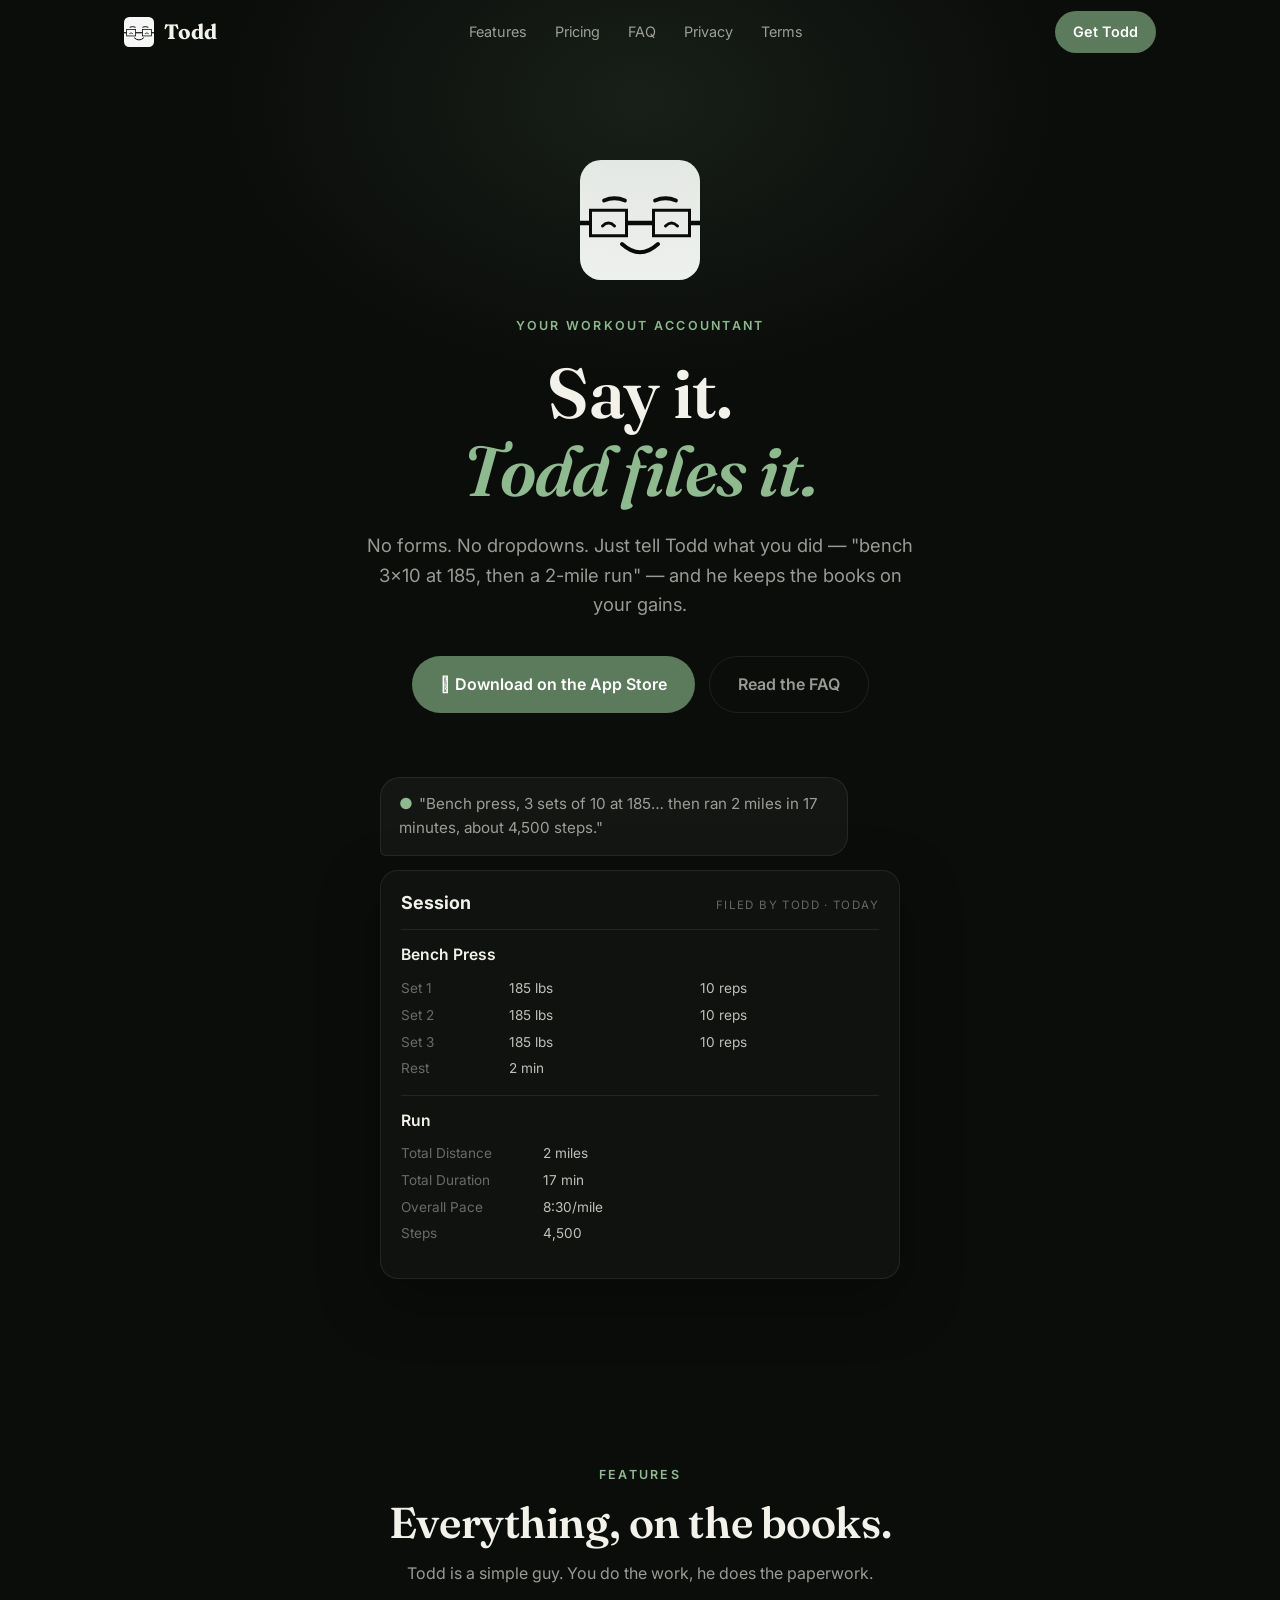
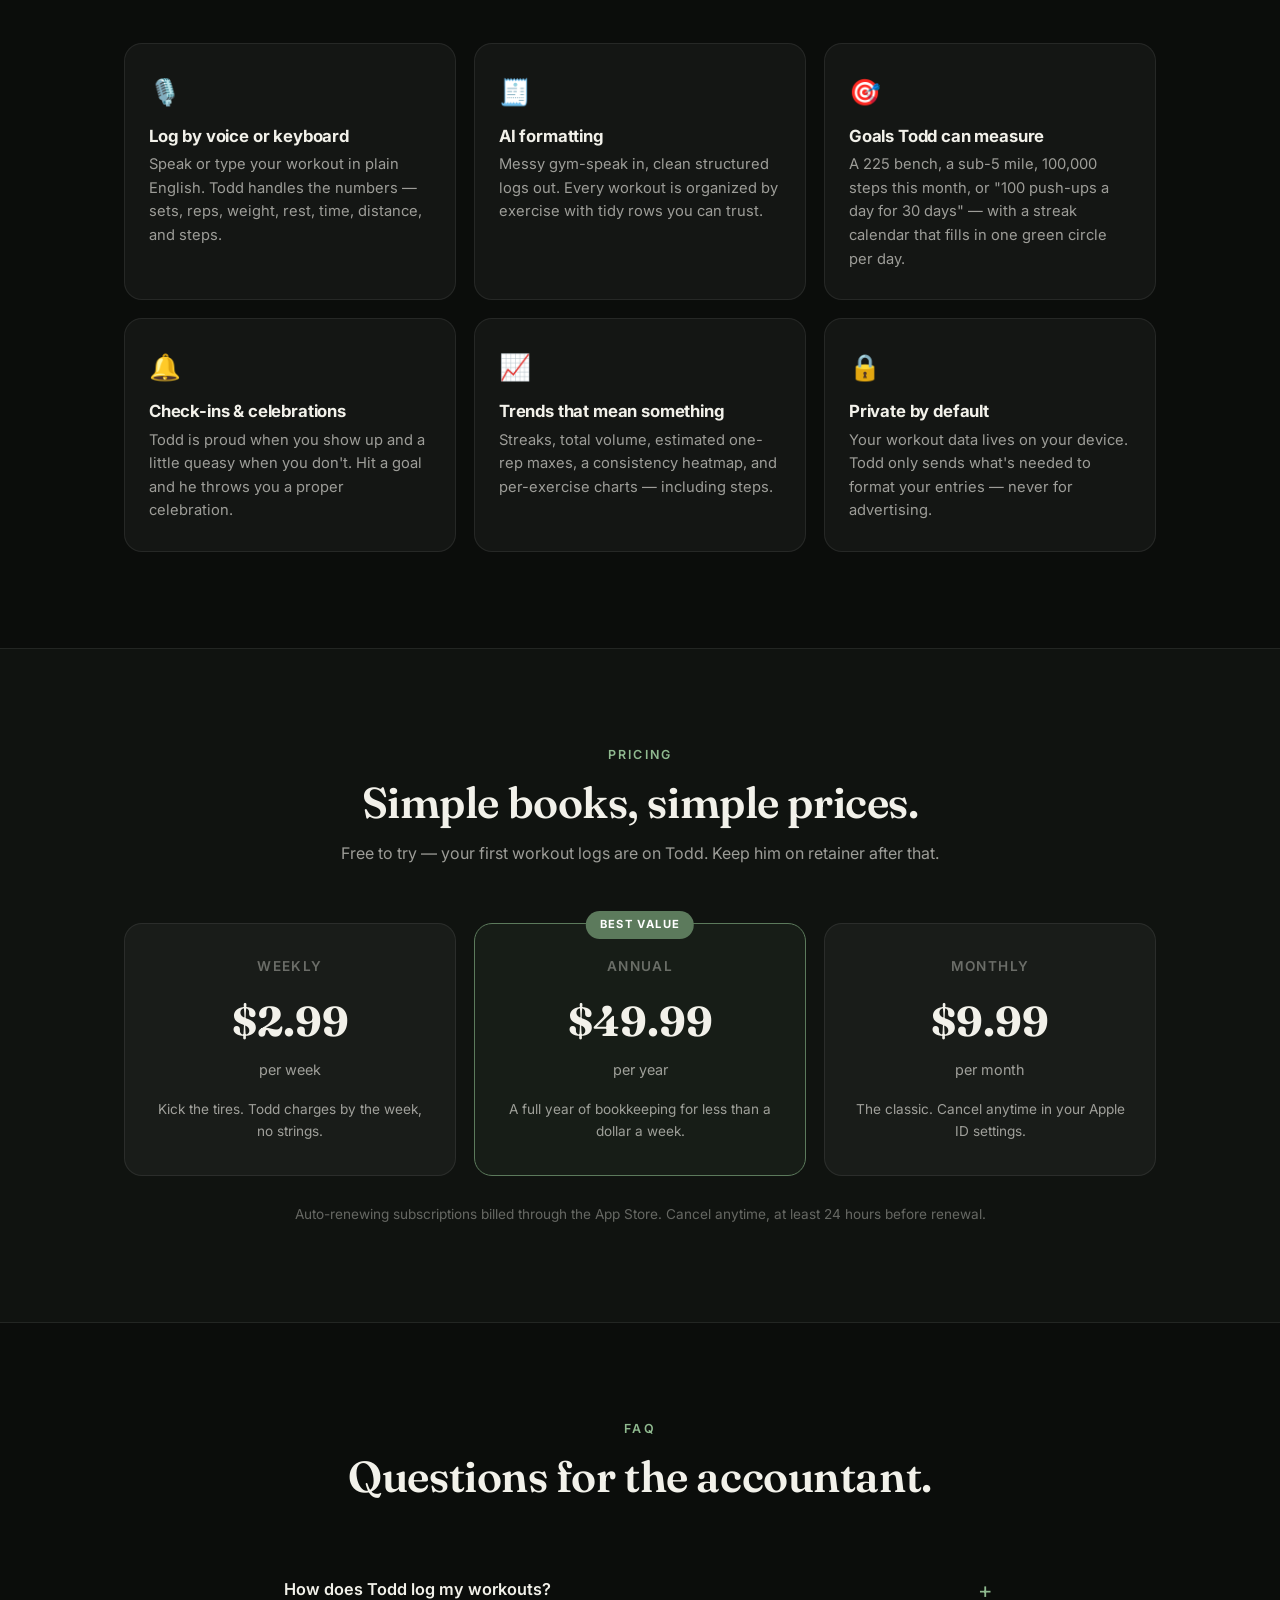
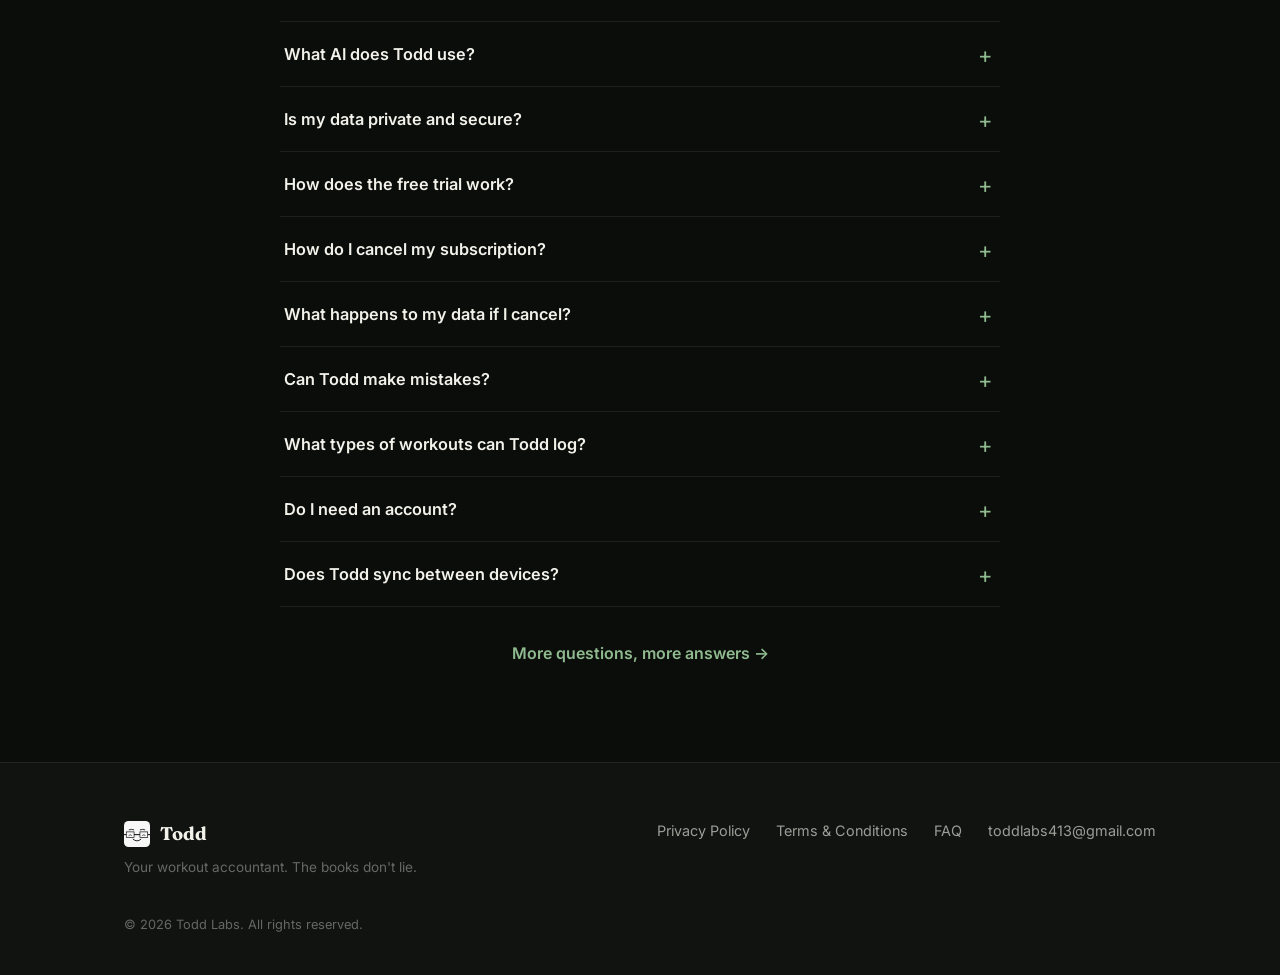
==== index.html @ 9e862364 "Todd marketing site — landing, FAQ, privacy, terms Co-Authored-By: Claude Opus 4.8 <noreply@anthropi" ====
<!DOCTYPE html>
<html lang="en">
<head>
<meta charset="UTF-8">
<meta name="viewport" content="width=device-width, initial-scale=1.0">
<title>Todd — Your Workout Accountant</title>
<meta name="description" content="Say your workout out loud. Todd files it into clean, organized logs — sets, reps, weight, miles, and steps, all accounted for.">
<link rel="icon" href='data:image/svg+xml,<svg viewBox="0 0 80 80" xmlns="http://www.w3.org/2000/svg"><rect width="80" height="80" rx="14" fill="%23F7F7F7"/><path d="M16 27 Q23 24 30 27" stroke="%23000" stroke-width="2.5" fill="none" stroke-linecap="round"/><path d="M50 27 Q57 24 64 27" stroke="%23000" stroke-width="2.5" fill="none" stroke-linecap="round"/><rect x="0" y="40.5" width="7" height="3" fill="%23000"/><rect x="7" y="33.5" width="24" height="17" fill="none" stroke="%23000" stroke-width="2"/><rect x="31" y="40.5" width="18" height="3" fill="%23000"/><rect x="49" y="33.5" width="24" height="17" fill="none" stroke="%23000" stroke-width="2"/><rect x="73" y="40.5" width="7" height="3" fill="%23000"/><path d="M15 44 Q19 40 23 44" stroke="%23000" stroke-width="2" fill="none" stroke-linecap="round"/><path d="M57 44 Q61 40 65 44" stroke="%23000" stroke-width="2" fill="none" stroke-linecap="round"/><path d="M28 56 Q40 67 52 56" stroke="%23000" stroke-width="2.6" fill="none" stroke-linecap="round"/></svg>'>
<link rel="preconnect" href="https://fonts.googleapis.com">
<link rel="preconnect" href="https://fonts.gstatic.com" crossorigin>
<link href="https://fonts.googleapis.com/css2?family=Fraunces:opsz,wght@9..144,500;9..144,600;9..144,700&family=Inter:wght@400;500;600;700&display=swap" rel="stylesheet">
<style>
  :root{
    --bg:#0B0D0B; --bg2:#101310; --text:#F2F1EA; --dim:rgba(242,241,234,.62);
    --faint:rgba(242,241,234,.38); --accent:#8FB98F; --deep:#5C7A5C;
    --card:rgba(255,255,255,.04); --line:rgba(255,255,255,.08); --radius:18px;
  }
  *{margin:0;padding:0;box-sizing:border-box}
  html{scroll-behavior:smooth}
  body{background:var(--bg);color:var(--text);font-family:'Inter',-apple-system,sans-serif;
       line-height:1.6;-webkit-font-smoothing:antialiased;overflow-x:hidden}
  h1,h2,h3{font-family:'Fraunces',Georgia,serif;font-weight:600;line-height:1.12;letter-spacing:-.01em}
  a{color:inherit;text-decoration:none}
  .wrap{max-width:1080px;margin:0 auto;padding:0 24px}

  /* Nav */
  nav{position:fixed;top:0;left:0;right:0;z-index:50;transition:background .3s,border-color .3s;
      border-bottom:1px solid transparent}
  nav.scrolled{background:rgba(11,13,11,.85);backdrop-filter:blur(14px);border-color:var(--line)}
  .nav-inner{display:flex;align-items:center;justify-content:space-between;height:64px}
  .logo{display:flex;align-items:center;gap:10px;font-family:'Fraunces',serif;font-size:1.3rem;font-weight:700}
  .logo svg{width:30px;height:30px}
  .nav-links{display:flex;align-items:center;gap:28px;font-size:.9rem;color:var(--dim)}
  .nav-links a:hover{color:var(--text)}
  .btn{display:inline-flex;align-items:center;gap:8px;background:var(--deep);color:#fff;
       padding:9px 18px;border-radius:99px;font-weight:600;font-size:.9rem;
       transition:transform .2s,background .2s}
  .btn:hover{background:#6b8c6b;transform:translateY(-1px)}
  .btn.big{padding:15px 28px;font-size:1rem}
  .btn.ghost{background:transparent;border:1px solid var(--line);color:var(--dim)}
  .btn.ghost:hover{color:var(--text);border-color:var(--faint);background:var(--card)}

  /* Hero */
  .hero{padding:160px 0 90px;text-align:center;position:relative}
  .hero::before{content:"";position:absolute;top:-200px;left:50%;transform:translateX(-50%);
    width:900px;height:600px;background:radial-gradient(ellipse at center,rgba(92,122,92,.16),transparent 65%);
    pointer-events:none}
  .eyebrow{font-size:.78rem;font-weight:600;letter-spacing:.18em;color:var(--accent);text-transform:uppercase}
  .hero h1{font-size:clamp(2.6rem,6.5vw,4.4rem);margin:18px 0 20px}
  .hero h1 em{font-style:italic;color:var(--accent)}
  .hero .sub{font-size:1.15rem;color:var(--dim);max-width:560px;margin:0 auto 36px}
  .hero-ctas{display:flex;gap:14px;justify-content:center;flex-wrap:wrap}
  .todd-hero{width:120px;height:120px;margin:0 auto 28px;animation:float 5s ease-in-out infinite}
  @keyframes float{0%,100%{transform:translateY(0) rotate(-2deg)}50%{transform:translateY(-12px) rotate(2deg)}}

  /* Ledger demo card */
  .ledger{max-width:520px;margin:64px auto 0;text-align:left}
  .bubble{background:var(--card);border:1px solid var(--line);border-radius:20px 20px 20px 6px;
          padding:14px 18px;font-size:.95rem;color:var(--dim);width:fit-content;max-width:90%}
  .bubble .mic{color:var(--accent);margin-right:6px}
  /* Demo log card — mirrors the app's real workout card: set rows in a
     Set # · Weight · Reps grid with a shared Rest row, and labeled
     Total Distance / Duration / Pace / Steps rows for cardio. */
  .ledger-card{margin-top:14px;background:#0F120F;border:1px solid var(--line);border-radius:var(--radius);
               padding:18px 20px;box-shadow:0 20px 60px rgba(0,0,0,.35)}
  .log-head{display:flex;justify-content:space-between;align-items:baseline;padding-bottom:12px}
  .log-title{font-weight:700;font-size:1.12rem}
  .log-date{font-size:.72rem;letter-spacing:.12em;text-transform:uppercase;color:var(--faint)}
  .exercise{padding:12px 0;border-top:1px solid var(--line)}
  .ex-name{font-weight:600;font-size:.98rem;margin-bottom:8px}
  .srow{display:grid;grid-template-columns:96px 1fr 1fr;gap:12px;font-size:.85rem;padding:2.5px 0}
  .srow.kv{grid-template-columns:130px 1fr}
  .srow .sl{color:rgba(242,241,234,.4)}
  .srow .sv{color:rgba(242,241,234,.78)}

  /* Sections */
  section{padding:96px 0}
  .sec-head{text-align:center;max-width:620px;margin:0 auto 56px}
  .sec-head h2{font-size:clamp(1.9rem,4vw,2.7rem);margin:14px 0 14px}
  .sec-head p{color:var(--dim)}

  /* Features */
  .grid{display:grid;grid-template-columns:repeat(3,1fr);gap:18px}
  .feature{background:var(--card);border:1px solid var(--line);border-radius:var(--radius);
           padding:28px 24px;transition:transform .25s,border-color .25s,background .25s}
  .feature:hover{transform:translateY(-4px);border-color:rgba(143,185,143,.35);background:rgba(255,255,255,.06)}
  .feature .ico{font-size:1.6rem;margin-bottom:14px;display:block}
  .feature h3{font-family:'Inter',sans-serif;font-size:1.05rem;font-weight:700;margin-bottom:8px}
  .feature p{font-size:.92rem;color:var(--dim)}

  /* Pricing */
  #pricing{background:var(--bg2);border-top:1px solid var(--line);border-bottom:1px solid var(--line)}
  .plans{display:grid;grid-template-columns:repeat(3,1fr);gap:18px;align-items:stretch}
  .plan{background:var(--card);border:1px solid var(--line);border-radius:var(--radius);
        padding:32px 26px;text-align:center;position:relative;transition:transform .25s,border-color .25s}
  .plan:hover{transform:translateY(-4px)}
  .plan.best{border-color:var(--deep);background:rgba(92,122,92,.10)}
  .badge{position:absolute;top:-13px;left:50%;transform:translateX(-50%);background:var(--deep);
         color:#fff;font-size:.7rem;font-weight:700;letter-spacing:.12em;padding:5px 14px;border-radius:99px}
  .plan .period{font-size:.85rem;color:var(--faint);text-transform:uppercase;letter-spacing:.1em;font-weight:600}
  .plan .price{font-family:'Fraunces',serif;font-size:2.6rem;font-weight:700;margin:10px 0 4px}
  .plan .per{color:var(--dim);font-size:.9rem;margin-bottom:18px}
  .plan .note{font-size:.85rem;color:var(--dim)}
  .pricing-foot{text-align:center;color:var(--faint);font-size:.85rem;margin-top:28px}

  /* FAQ */
  .faq-list{max-width:720px;margin:0 auto}
  .qa{border-bottom:1px solid var(--line)}
  .qa button{width:100%;background:none;border:none;color:var(--text);font-family:'Inter',sans-serif;
             font-size:1.02rem;font-weight:600;text-align:left;padding:22px 40px 22px 4px;cursor:pointer;position:relative}
  .qa button::after{content:"+";position:absolute;right:8px;top:50%;transform:translateY(-50%);
                    font-size:1.4rem;font-weight:400;color:var(--accent);transition:transform .25s}
  .qa.open button::after{transform:translateY(-50%) rotate(45deg)}
  .qa .a{max-height:0;overflow:hidden;transition:max-height .35s ease;color:var(--dim);font-size:.95rem}
  .qa.open .a{max-height:400px}
  .qa .a p{padding:0 4px 22px}
  .faq-more{text-align:center;margin-top:34px}
  .faq-more a{color:var(--accent);font-weight:600}
  .faq-more a:hover{text-decoration:underline}

  /* Footer */
  footer{border-top:1px solid var(--line);padding:56px 0 40px;background:var(--bg2)}
  .foot{display:flex;justify-content:space-between;align-items:flex-start;gap:32px;flex-wrap:wrap}
  .foot .brand{display:flex;align-items:center;gap:10px;font-family:'Fraunces',serif;font-weight:700;font-size:1.15rem}
  .foot .brand svg{width:26px;height:26px}
  .foot .tag{color:var(--faint);font-size:.85rem;margin-top:8px}
  .foot-links{display:flex;gap:26px;font-size:.9rem;color:var(--dim);flex-wrap:wrap}
  .foot-links a:hover{color:var(--text)}
  .copyright{margin-top:36px;font-size:.8rem;color:var(--faint)}

  /* Reveal animation */
  .reveal{opacity:0;transform:translateY(22px);transition:opacity .6s ease,transform .6s ease}
  .reveal.visible{opacity:1;transform:none}

  @media (max-width:820px){
    .grid,.plans{grid-template-columns:1fr}
    .nav-links{display:none}
    section{padding:64px 0}
    .hero{padding:130px 0 60px}
  }
</style>
</head>
<body>

<svg width="0" height="0" style="position:absolute">
  <defs>
    <!-- Todd's neutral face — traced from the app's ToddMoodFaceIcon
         (.neutral): off-white rounded-square head, arch brows, ^‿^
         eyes behind square-lens glasses, subtle friendly smile. -->
    <g id="todd-face">
      <rect width="80" height="80" rx="14" fill="#F7F7F7"/>
      <path d="M16 27 Q23 24 30 27" stroke="#000" stroke-width="2.5" fill="none" stroke-linecap="round"/>
      <path d="M50 27 Q57 24 64 27" stroke="#000" stroke-width="2.5" fill="none" stroke-linecap="round"/>
      <rect x="0" y="40.5" width="7" height="3" fill="#000"/>
      <rect x="7" y="33.5" width="24" height="17" fill="none" stroke="#000" stroke-width="2"/>
      <rect x="31" y="40.5" width="18" height="3" fill="#000"/>
      <rect x="49" y="33.5" width="24" height="17" fill="none" stroke="#000" stroke-width="2"/>
      <rect x="73" y="40.5" width="7" height="3" fill="#000"/>
      <path d="M15 44 Q19 40 23 44" stroke="#000" stroke-width="2" fill="none" stroke-linecap="round"/>
      <path d="M57 44 Q61 40 65 44" stroke="#000" stroke-width="2" fill="none" stroke-linecap="round"/>
      <path d="M28 56 Q40 67 52 56" stroke="#000" stroke-width="2.6" fill="none" stroke-linecap="round"/>
    </g>
  </defs>
</svg>

<nav id="nav">
  <div class="wrap nav-inner">
    <a class="logo" href="index.html">
      <svg viewBox="0 0 80 80"><use href="#todd-face"/></svg> Todd
    </a>
    <div class="nav-links">
      <a href="#features">Features</a>
      <a href="#pricing">Pricing</a>
      <a href="faq.html">FAQ</a>
      <a href="privacy.html">Privacy</a>
      <a href="terms.html">Terms</a>
    </div>
    <a class="btn" href="#download">Get Todd</a>
  </div>
</nav>

<header class="hero">
  <div class="wrap">
    <svg class="todd-hero" viewBox="0 0 80 80"><use href="#todd-face"/></svg>
    <div class="eyebrow">Your Workout Accountant</div>
    <h1>Say it.<br><em>Todd files it.</em></h1>
    <p class="sub">No forms. No dropdowns. Just tell Todd what you did — "bench 3×10 at 185, then a 2-mile run" — and he keeps the books on your gains.</p>
    <div class="hero-ctas" id="download">
      <a class="btn big" href="#">&#63743; Download on the App Store</a>
      <a class="btn big ghost" href="faq.html">Read the FAQ</a>
    </div>

    <div class="ledger reveal">
      <div class="bubble"><span class="mic">&#9679;</span>"Bench press, 3 sets of 10 at 185… then ran 2 miles in 17 minutes, about 4,500 steps."</div>
      <div class="ledger-card">
        <div class="log-head">
          <span class="log-title">Session</span>
          <span class="log-date">Filed by Todd · Today</span>
        </div>
        <div class="exercise">
          <div class="ex-name">Bench Press</div>
          <div class="srow"><span class="sl">Set 1</span><span class="sv">185 lbs</span><span class="sv">10 reps</span></div>
          <div class="srow"><span class="sl">Set 2</span><span class="sv">185 lbs</span><span class="sv">10 reps</span></div>
          <div class="srow"><span class="sl">Set 3</span><span class="sv">185 lbs</span><span class="sv">10 reps</span></div>
          <div class="srow"><span class="sl">Rest</span><span class="sv">2 min</span><span></span></div>
        </div>
        <div class="exercise">
          <div class="ex-name">Run</div>
          <div class="srow kv"><span class="sl">Total Distance</span><span class="sv">2 miles</span></div>
          <div class="srow kv"><span class="sl">Total Duration</span><span class="sv">17 min</span></div>
          <div class="srow kv"><span class="sl">Overall Pace</span><span class="sv">8:30/mile</span></div>
          <div class="srow kv"><span class="sl">Steps</span><span class="sv">4,500</span></div>
        </div>
      </div>
    </div>
  </div>
</header>

<section id="features">
  <div class="wrap">
    <div class="sec-head reveal">
      <div class="eyebrow">Features</div>
      <h2>Everything, on the books.</h2>
      <p>Todd is a simple guy. You do the work, he does the paperwork.</p>
    </div>
    <div class="grid">
      <div class="feature reveal"><span class="ico">🎙️</span><h3>Log by voice or keyboard</h3><p>Speak or type your workout in plain English. Todd handles the numbers — sets, reps, weight, rest, time, distance, and steps.</p></div>
      <div class="feature reveal"><span class="ico">🧾</span><h3>AI formatting</h3><p>Messy gym-speak in, clean structured logs out. Every workout is organized by exercise with tidy rows you can trust.</p></div>
      <div class="feature reveal"><span class="ico">🎯</span><h3>Goals Todd can measure</h3><p>A 225 bench, a sub-5 mile, 100,000 steps this month, or "100 push-ups a day for 30 days" — with a streak calendar that fills in one green circle per day.</p></div>
      <div class="feature reveal"><span class="ico">🔔</span><h3>Check-ins &amp; celebrations</h3><p>Todd is proud when you show up and a little queasy when you don't. Hit a goal and he throws you a proper celebration.</p></div>
      <div class="feature reveal"><span class="ico">📈</span><h3>Trends that mean something</h3><p>Streaks, total volume, estimated one-rep maxes, a consistency heatmap, and per-exercise charts — including steps.</p></div>
      <div class="feature reveal"><span class="ico">🔒</span><h3>Private by default</h3><p>Your workout data lives on your device. Todd only sends what's needed to format your entries — never for advertising.</p></div>
    </div>
  </div>
</section>

<section id="pricing">
  <div class="wrap">
    <div class="sec-head reveal">
      <div class="eyebrow">Pricing</div>
      <h2>Simple books, simple prices.</h2>
      <p>Free to try — your first workout logs are on Todd. Keep him on retainer after that.</p>
    </div>
    <div class="plans">
      <div class="plan reveal">
        <div class="period">Weekly</div>
        <div class="price">$2.99</div>
        <div class="per">per week</div>
        <p class="note">Kick the tires. Todd charges by the week, no strings.</p>
      </div>
      <div class="plan best reveal">
        <div class="badge">BEST VALUE</div>
        <div class="period">Annual</div>
        <div class="price">$49.99</div>
        <div class="per">per year</div>
        <p class="note">A full year of bookkeeping for less than a dollar a week.</p>
      </div>
      <div class="plan reveal">
        <div class="period">Monthly</div>
        <div class="price">$9.99</div>
        <div class="per">per month</div>
        <p class="note">The classic. Cancel anytime in your Apple ID settings.</p>
      </div>
    </div>
    <p class="pricing-foot reveal">Auto-renewing subscriptions billed through the App Store. Cancel anytime, at least 24 hours before renewal.</p>
  </div>
</section>

<section id="faq">
  <div class="wrap">
    <div class="sec-head reveal">
      <div class="eyebrow">FAQ</div>
      <h2>Questions for the accountant.</h2>
    </div>
    <div class="faq-list reveal">
      <div class="qa"><button>How does Todd log my workouts?</button><div class="a"><p>You speak or type your workout in plain English — "squats 5×5 at 225, then a 3-mile run." Todd's AI parses it into a clean, structured log with sets, reps, weight, rest, time, distance, and steps, organized by exercise. No forms, ever.</p></div></div>
      <div class="qa"><button>What AI does Todd use?</button><div class="a"><p>Todd formats your entries with leading third-party AI models — primarily OpenAI's, with Anthropic's Claude as a fallback — routed through a secure server so no keys live on your phone. Voice is transcribed by Deepgram, with Apple's on-device Speech as backup. Your text is never used to train these models.</p></div></div>
      <div class="qa"><button>Is my data private and secure?</button><div class="a"><p>Your workouts, goals, and profile are stored on your device. Only the text or audio needed to format an entry is sent for processing, and diagnostic logs are tied to a random device identifier — not your name. Full details in the <a href="privacy.html" style="color:var(--accent)">Privacy Policy</a>.</p></div></div>
      <div class="qa"><button>How does the free trial work?</button><div class="a"><p>It's not a countdown timer — Todd is free to try for a limited number of workout logs. Log your first workouts free, and when you're ready to keep going, pick a plan. Your data stays either way.</p></div></div>
      <div class="qa"><button>How do I cancel my subscription?</button><div class="a"><p>Through Apple: Settings → your name → Subscriptions → Todd → Cancel. Cancel at least 24 hours before your renewal date and you won't be charged again. Apple handles all billing and refunds.</p></div></div>
      <div class="qa"><button>What happens to my data if I cancel?</button><div class="a"><p>Nothing dramatic — your logs live on your device, and you can keep viewing everything you've recorded. Logging new workouts with Todd's AI requires an active subscription.</p></div></div>
      <div class="qa"><button>Can Todd make mistakes?</button><div class="a"><p>Occasionally, yes — he's an accountant, not a psychic. AI can misread an entry, which is why every workout is fully editable: just tell Todd what to fix ("make set 2 six reps") or edit it by hand. Todd is a formatting tool, not medical advice or a personal trainer.</p></div></div>
      <div class="qa"><button>What types of workouts can Todd log?</button><div class="a"><p>Pretty much anything: weightlifting, running, swimming, cycling, rowing, walking (with steps), treadmill and machine cardio, yoga, HIIT and Tabata, boxing, circuits, climbing, jump rope, sports, stretching, dance, and more — around twenty categories, each with its own clean layout.</p></div></div>
      <div class="qa"><button>Do I need an account?</button><div class="a"><p>No. There's no sign-up, no login, no password — you open Todd, tell him your name, and start logging. Your records belong to your device, not to an account on someone's server.</p></div></div>
      <div class="qa"><button>Does Todd sync between devices?</button><div class="a"><p>Not currently — your data lives on the device where you logged it, which is exactly why it stays private. Cross-device sync is something we're considering for the future.</p></div></div>
    </div>
    <div class="faq-more reveal"><a href="faq.html">More questions, more answers →</a></div>
  </div>
</section>

<footer>
  <div class="wrap">
    <div class="foot">
      <div>
        <div class="brand"><svg viewBox="0 0 80 80"><use href="#todd-face"/></svg> Todd</div>
        <div class="tag">Your workout accountant. The books don't lie.</div>
      </div>
      <div class="foot-links">
        <a href="privacy.html">Privacy Policy</a>
        <a href="terms.html">Terms &amp; Conditions</a>
        <a href="faq.html">FAQ</a>
        <a href="mailto:toddlabs413@gmail.com">toddlabs413@gmail.com</a>
      </div>
    </div>
    <div class="copyright">© 2026 Todd Labs. All rights reserved.</div>
  </div>
</footer>

<script>
  // Nav background on scroll
  const nav = document.getElementById('nav');
  addEventListener('scroll', () => nav.classList.toggle('scrolled', scrollY > 10), {passive:true});

  // Scroll-reveal
  const io = new IntersectionObserver(entries => {
    entries.forEach(e => { if (e.isIntersecting) { e.target.classList.add('visible'); io.unobserve(e.target); } });
  }, {threshold:.12});
  document.querySelectorAll('.reveal').forEach(el => io.observe(el));

  // FAQ accordion
  document.querySelectorAll('.qa button').forEach(btn => {
    btn.addEventListener('click', () => {
      const qa = btn.parentElement;
      const wasOpen = qa.classList.contains('open');
      document.querySelectorAll('.qa.open').forEach(o => o.classList.remove('open'));
      if (!wasOpen) qa.classList.add('open');
    });
  });
</script>
</body>
</html>
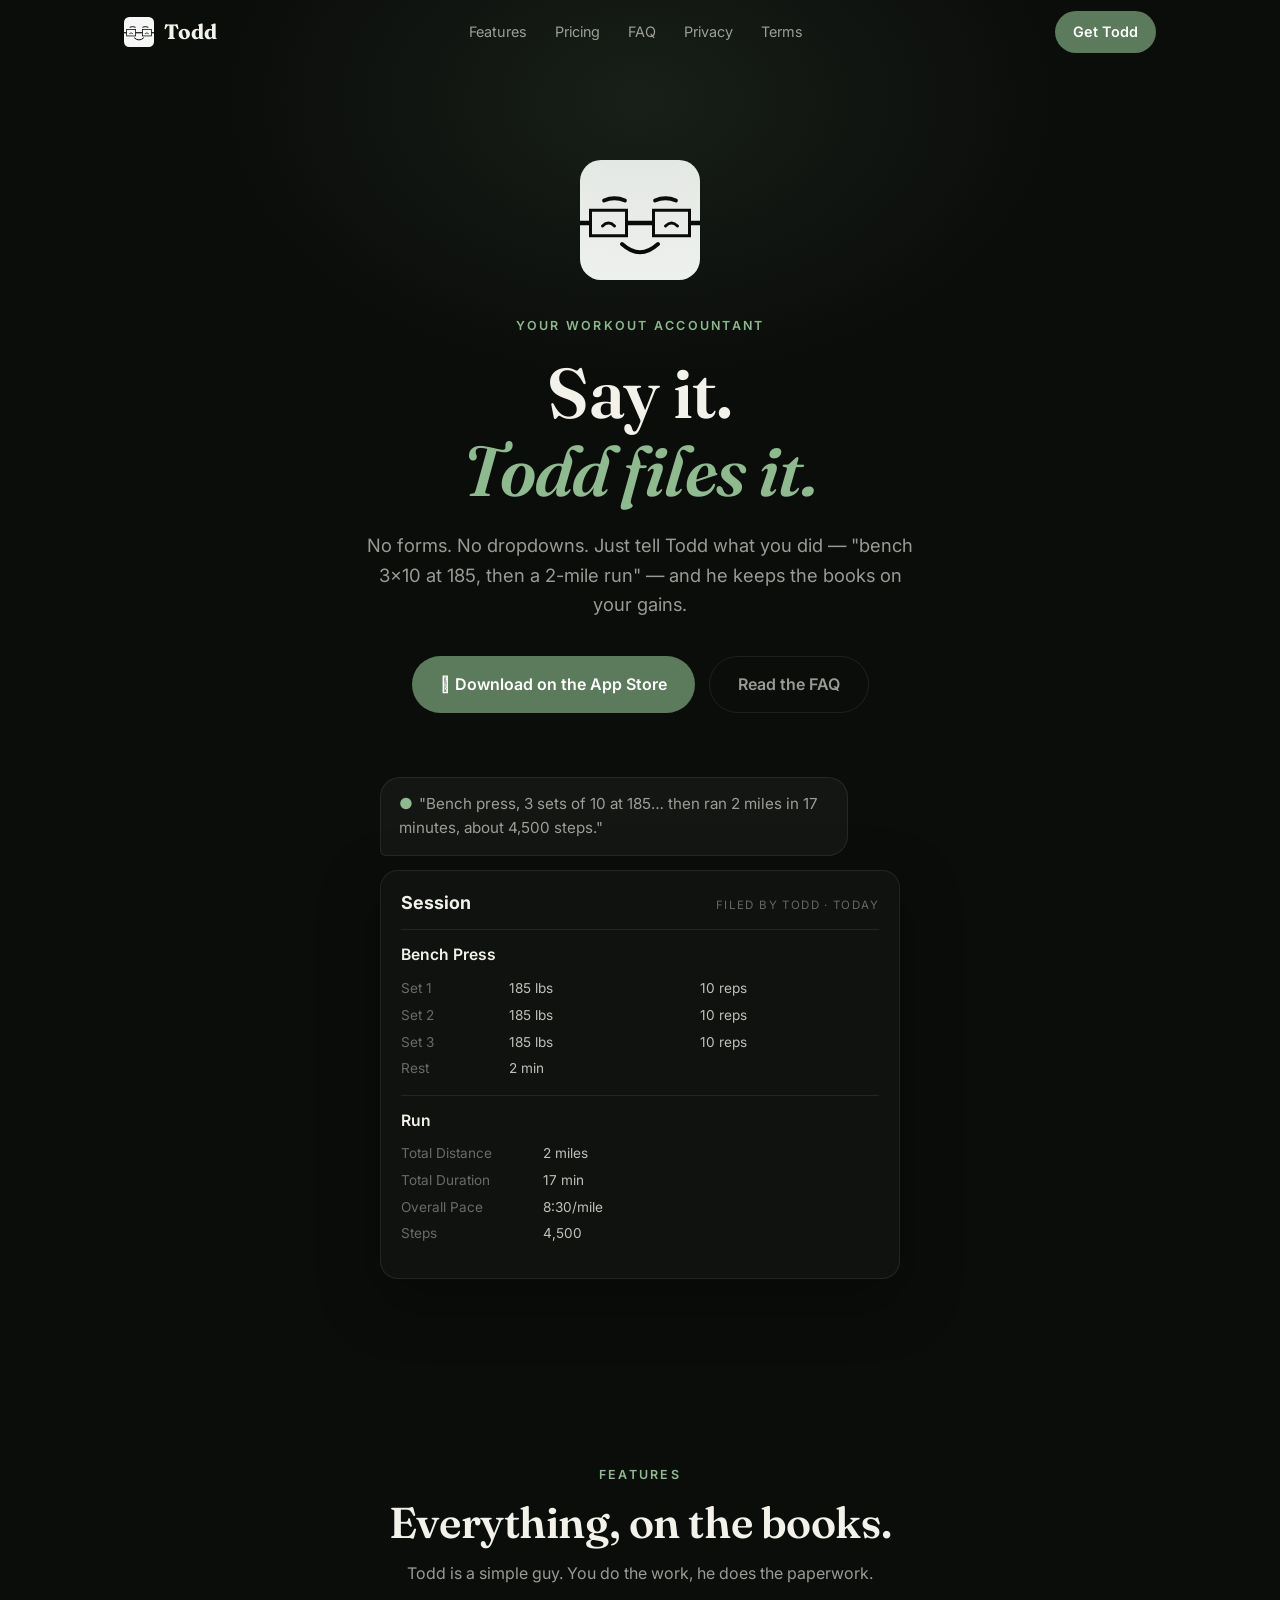
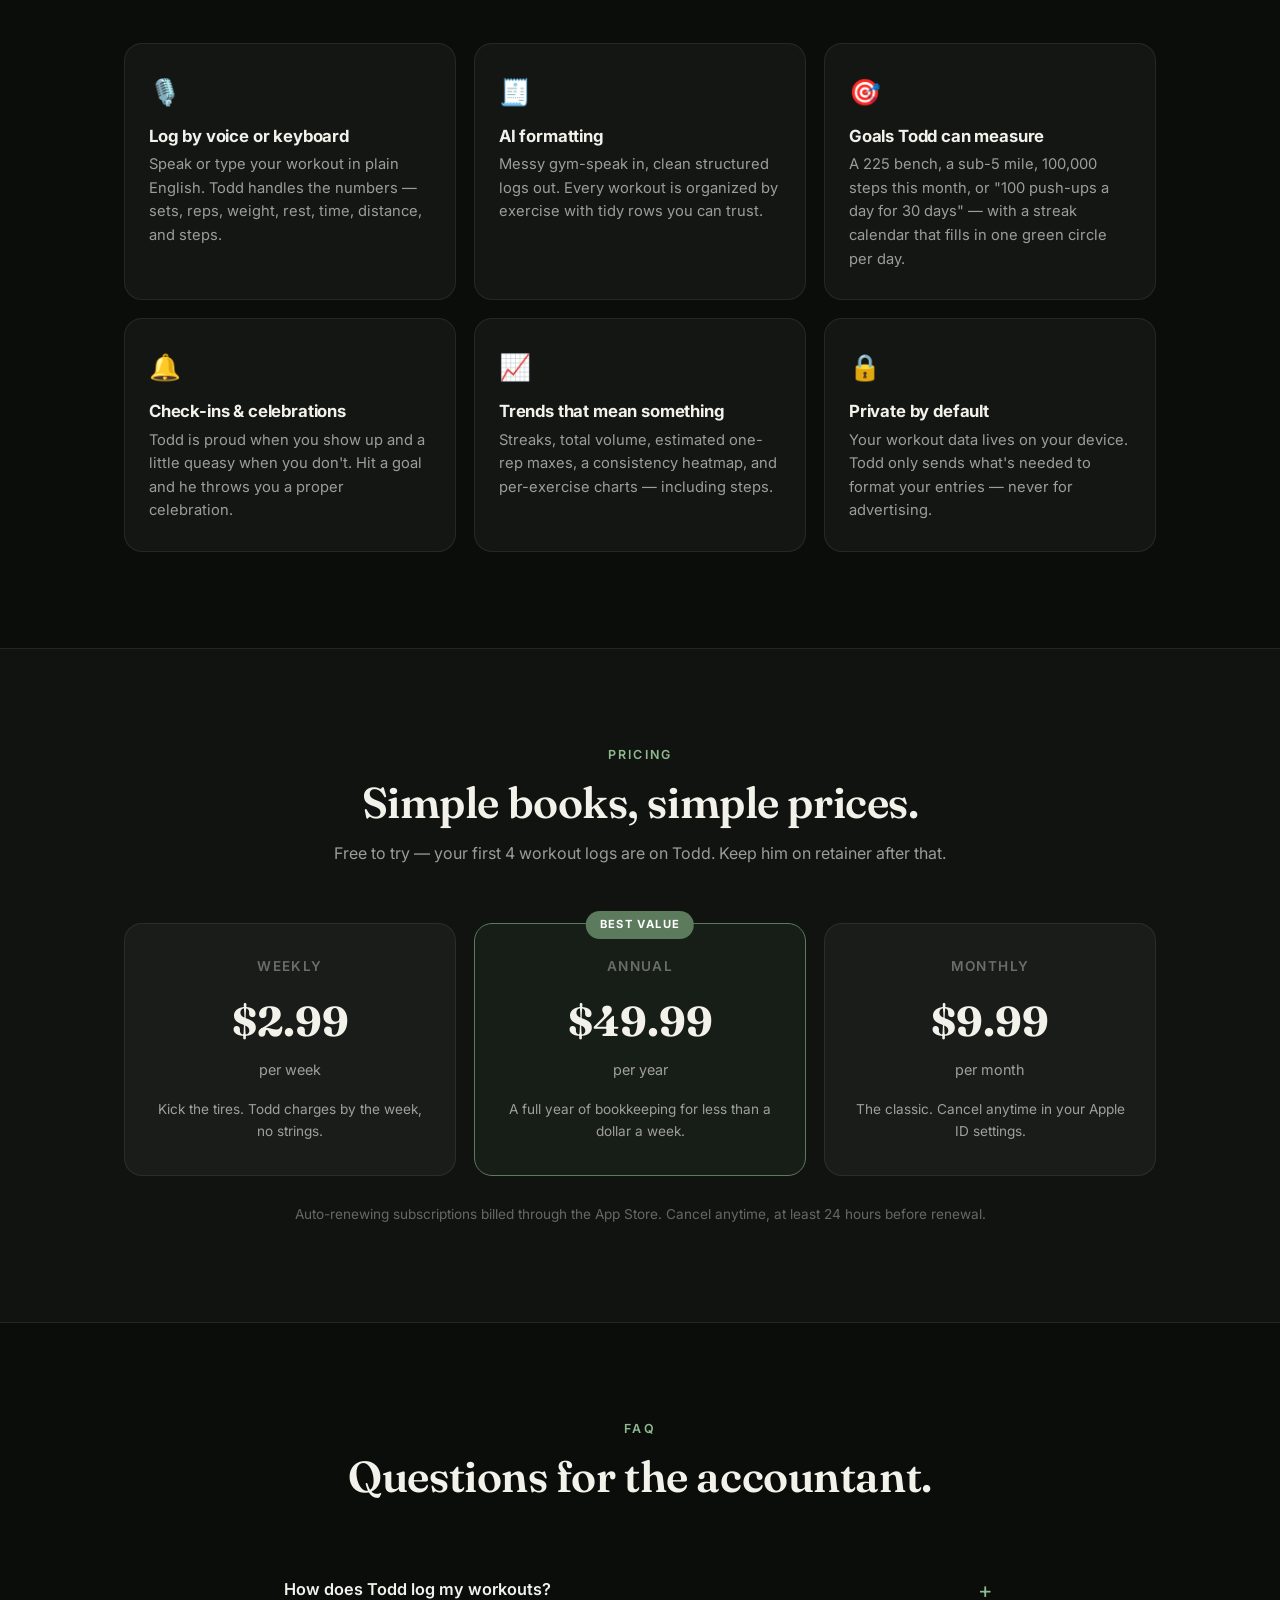
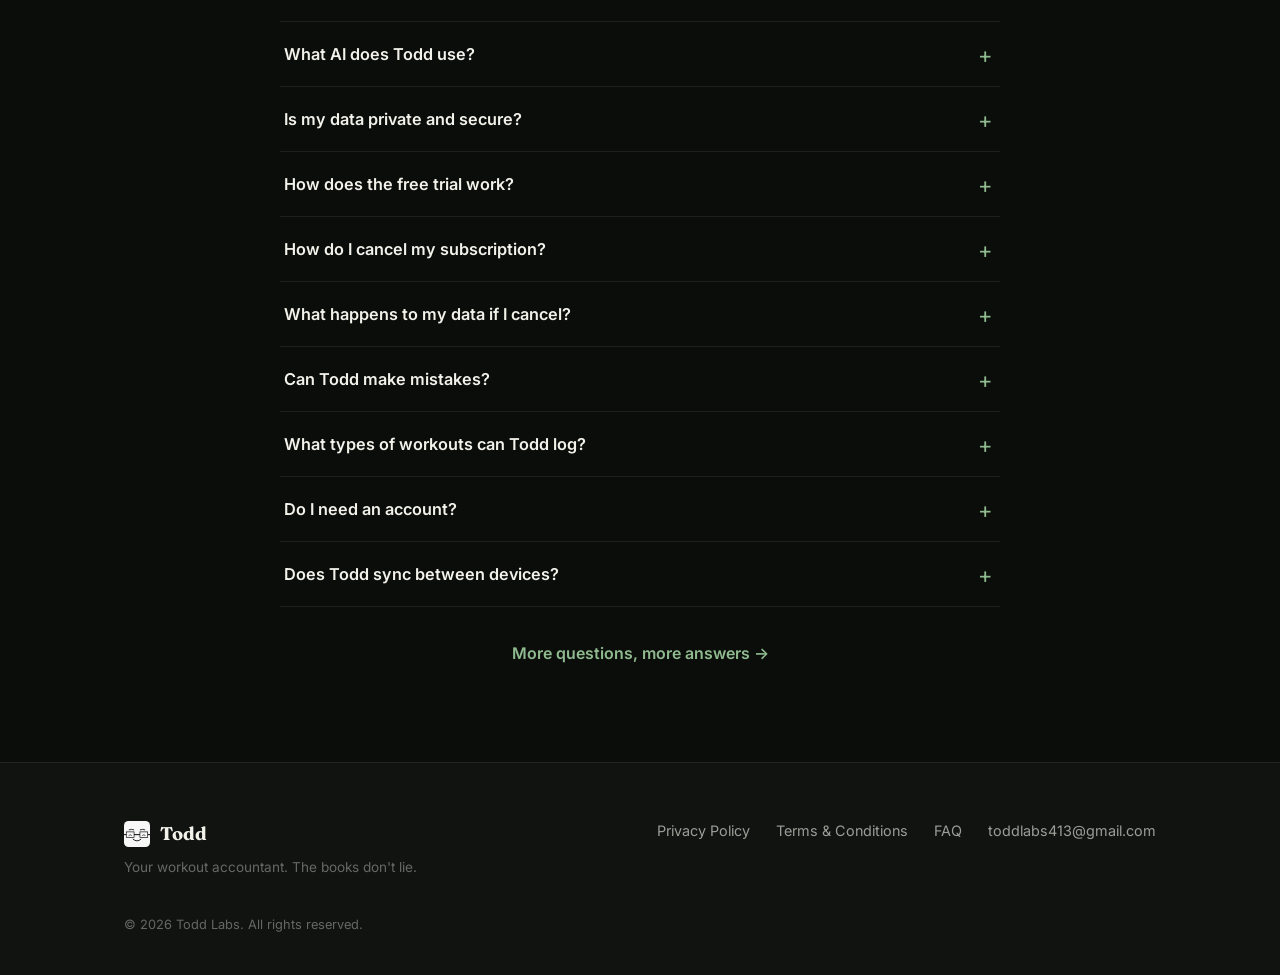
==== commit 95c31e80: "State the 4-free-logs limit explicitly; soften FAQ server claim; bump terms date" ====
--- a/index.html
+++ b/index.html
@@ -239,7 +239,7 @@
     <div class="sec-head reveal">
       <div class="eyebrow">Pricing</div>
       <h2>Simple books, simple prices.</h2>
-      <p>Free to try — your first workout logs are on Todd. Keep him on retainer after that.</p>
+      <p>Free to try — your first 4 workout logs are on Todd. Keep him on retainer after that.</p>
     </div>
     <div class="plans">
       <div class="plan reveal">
@@ -276,7 +276,7 @@
       <div class="qa"><button>How does Todd log my workouts?</button><div class="a"><p>You speak or type your workout in plain English — "squats 5×5 at 225, then a 3-mile run." Todd's AI parses it into a clean, structured log with sets, reps, weight, rest, time, distance, and steps, organized by exercise. No forms, ever.</p></div></div>
       <div class="qa"><button>What AI does Todd use?</button><div class="a"><p>Todd formats your entries with leading third-party AI models — primarily OpenAI's, with Anthropic's Claude as a fallback — routed through a secure server so no keys live on your phone. Voice is transcribed by Deepgram, with Apple's on-device Speech as backup. Your text is never used to train these models.</p></div></div>
       <div class="qa"><button>Is my data private and secure?</button><div class="a"><p>Your workouts, goals, and profile are stored on your device. Only the text or audio needed to format an entry is sent for processing, and diagnostic logs are tied to a random device identifier — not your name. Full details in the <a href="privacy.html" style="color:var(--accent)">Privacy Policy</a>.</p></div></div>
-      <div class="qa"><button>How does the free trial work?</button><div class="a"><p>It's not a countdown timer — Todd is free to try for a limited number of workout logs. Log your first workouts free, and when you're ready to keep going, pick a plan. Your data stays either way.</p></div></div>
+      <div class="qa"><button>How does the free trial work?</button><div class="a"><p>It's not a countdown timer — your first 4 workout logs are free. When you're ready to keep going, pick a plan. Your data stays either way.</p></div></div>
       <div class="qa"><button>How do I cancel my subscription?</button><div class="a"><p>Through Apple: Settings → your name → Subscriptions → Todd → Cancel. Cancel at least 24 hours before your renewal date and you won't be charged again. Apple handles all billing and refunds.</p></div></div>
       <div class="qa"><button>What happens to my data if I cancel?</button><div class="a"><p>Nothing dramatic — your logs live on your device, and you can keep viewing everything you've recorded. Logging new workouts with Todd's AI requires an active subscription.</p></div></div>
       <div class="qa"><button>Can Todd make mistakes?</button><div class="a"><p>Occasionally, yes — he's an accountant, not a psychic. AI can misread an entry, which is why every workout is fully editable: just tell Todd what to fix ("make set 2 six reps") or edit it by hand. Todd is a formatting tool, not medical advice or a personal trainer.</p></div></div>
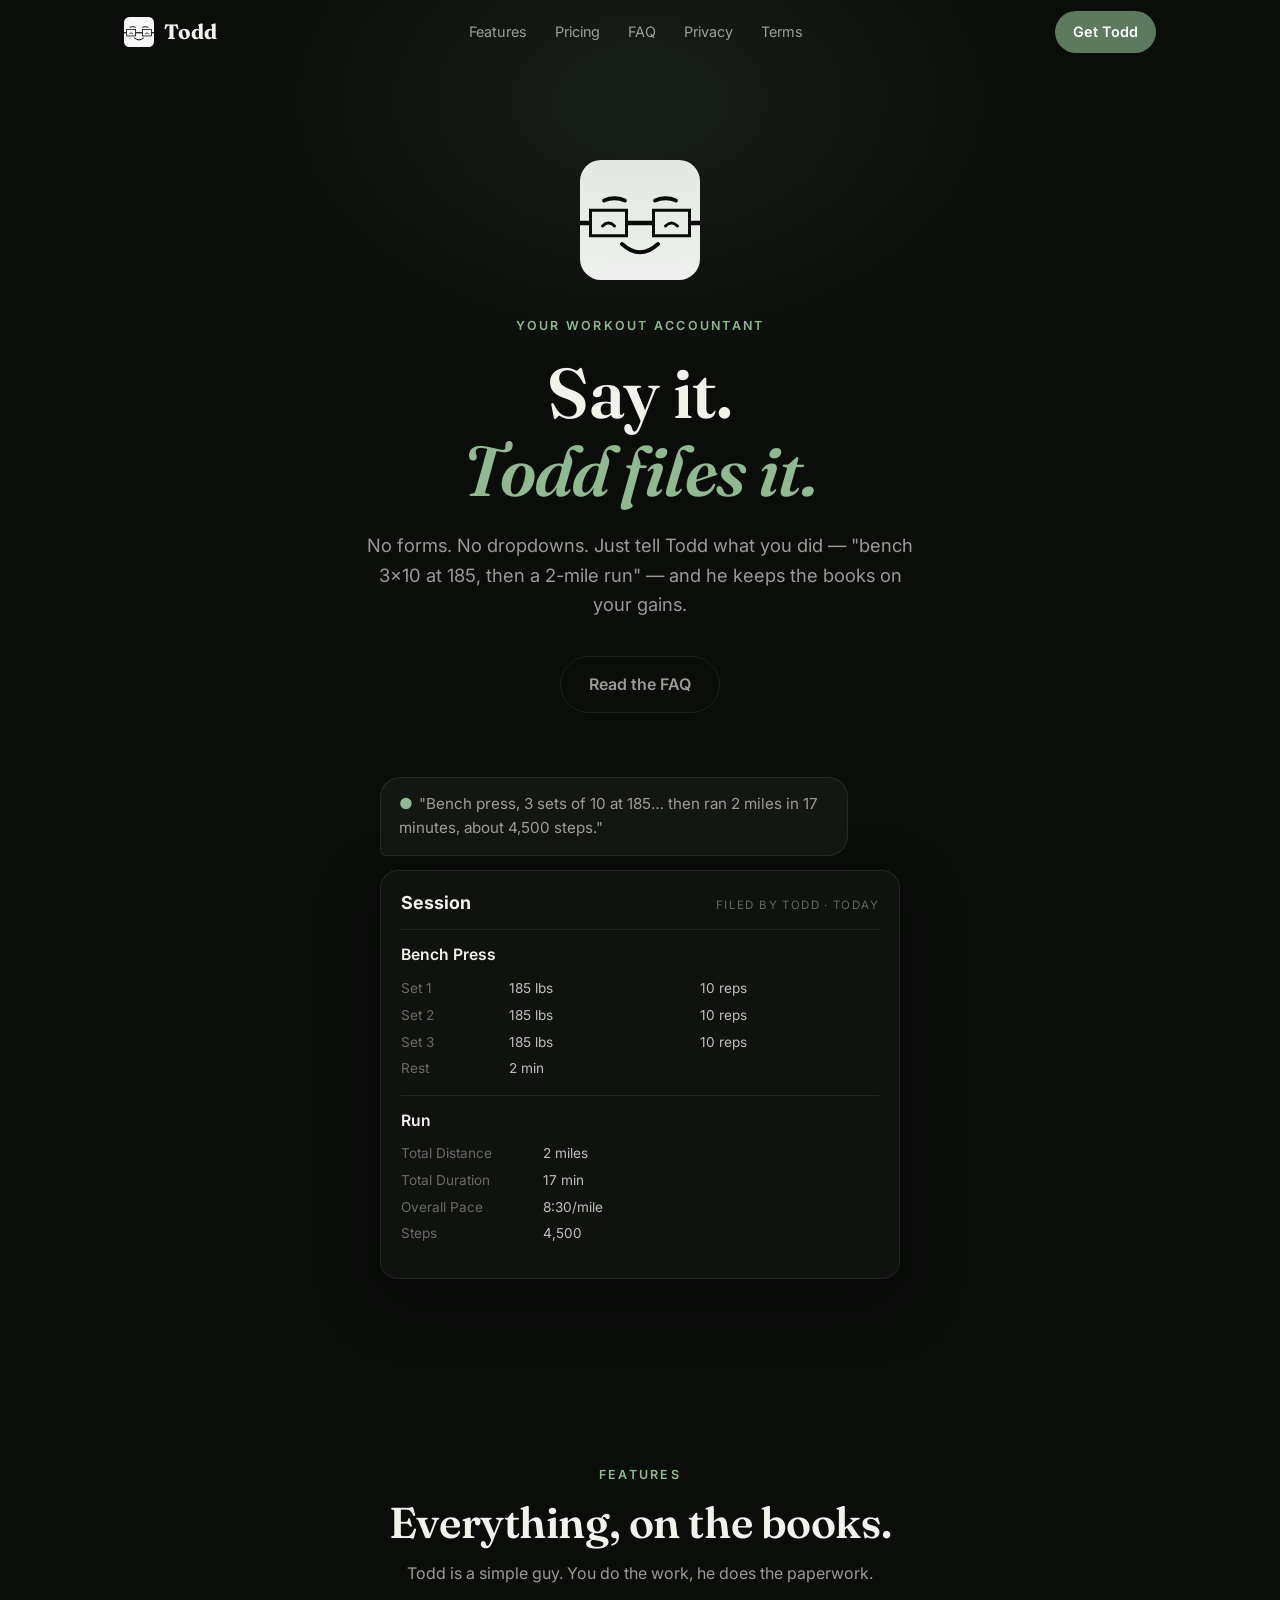
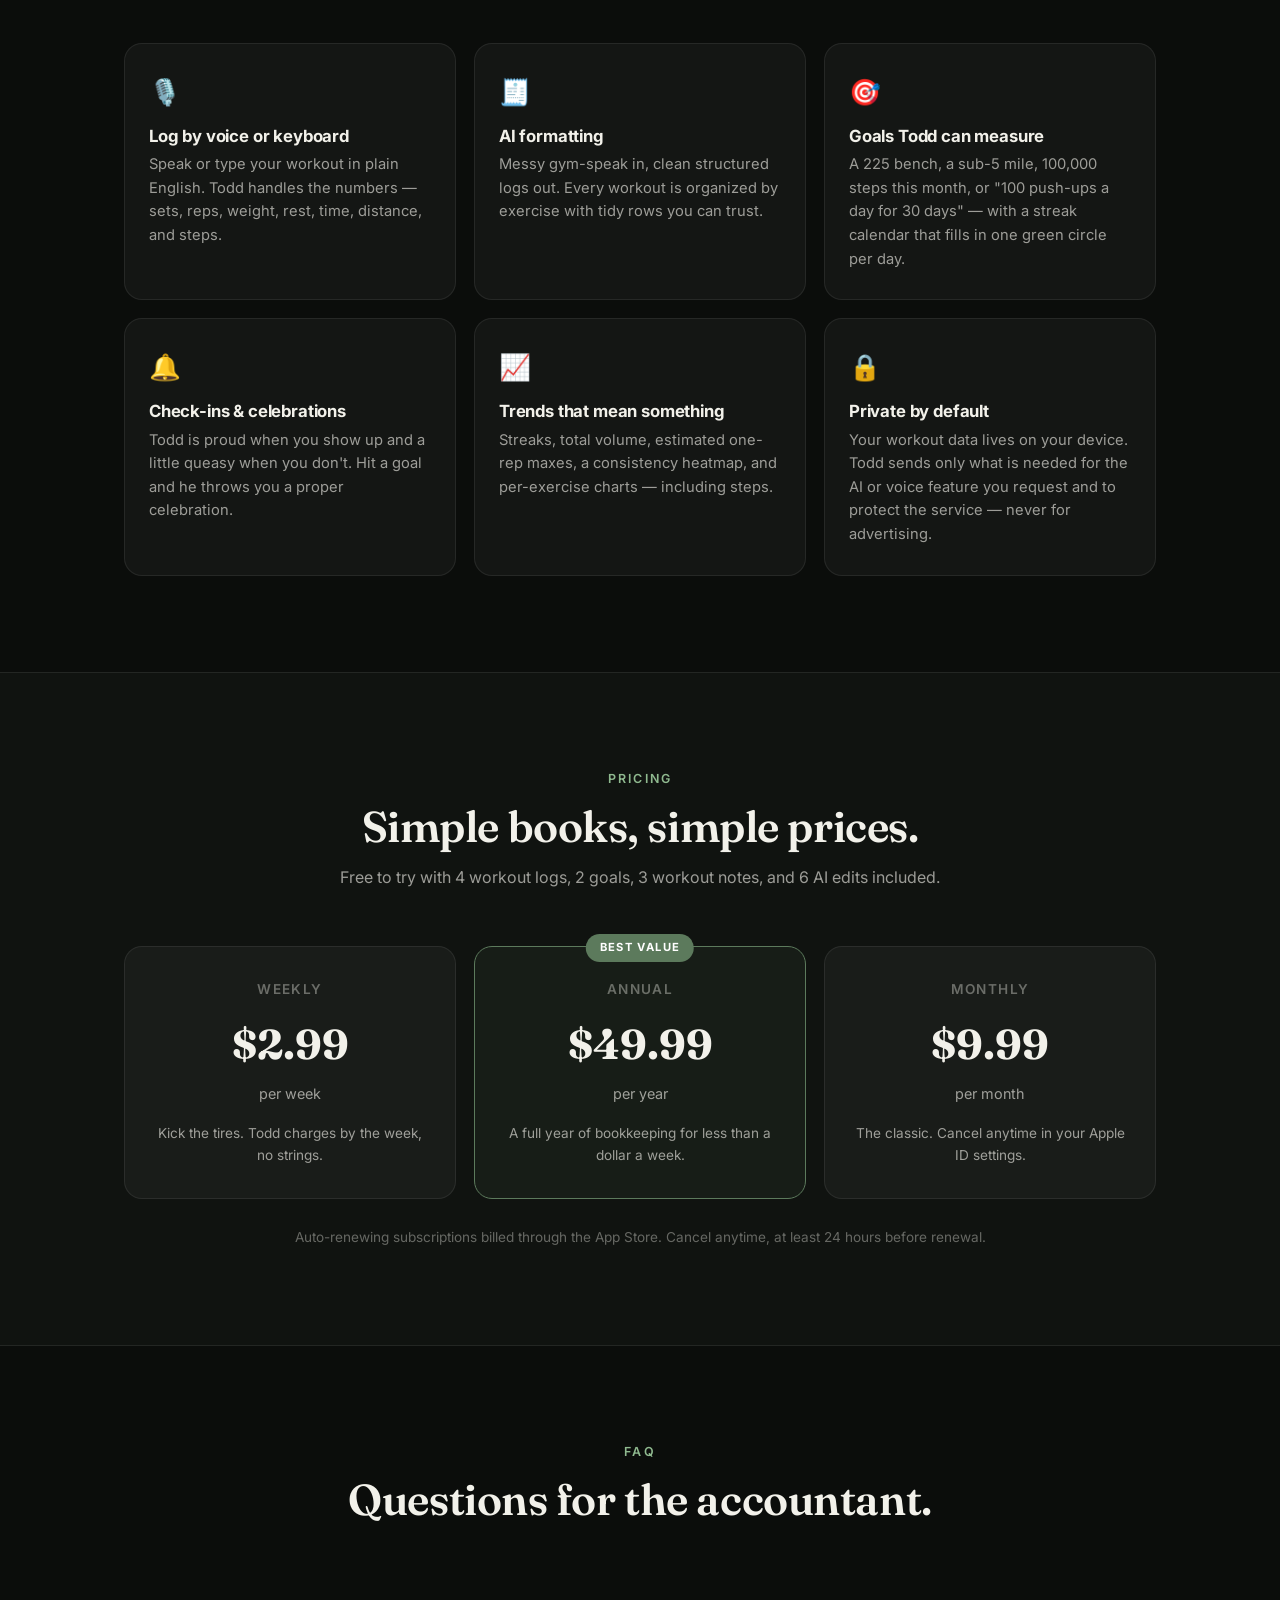
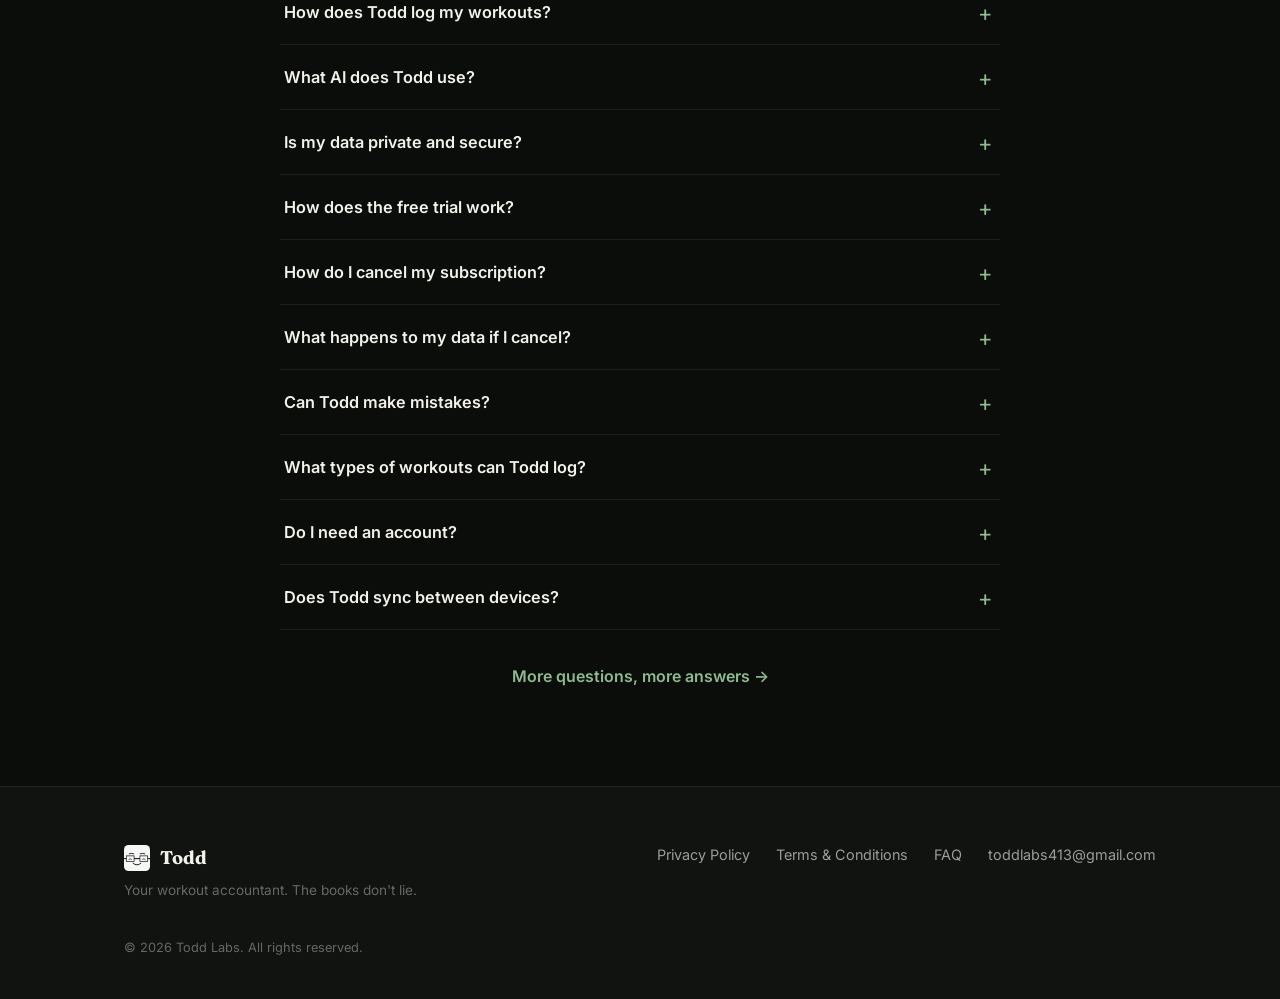
==== commit 03ed1208: "Align public privacy and subscription disclosures" ====
--- a/index.html
+++ b/index.html
@@ -185,8 +185,7 @@
     <div class="eyebrow">Your Workout Accountant</div>
     <h1>Say it.<br><em>Todd files it.</em></h1>
     <p class="sub">No forms. No dropdowns. Just tell Todd what you did — "bench 3×10 at 185, then a 2-mile run" — and he keeps the books on your gains.</p>
-    <div class="hero-ctas" id="download">
-      <a class="btn big" href="#">&#63743; Download on the App Store</a>
+    <div class="hero-ctas" id="learn">
       <a class="btn big ghost" href="faq.html">Read the FAQ</a>
     </div>
 
@@ -229,7 +228,7 @@
       <div class="feature reveal"><span class="ico">🎯</span><h3>Goals Todd can measure</h3><p>A 225 bench, a sub-5 mile, 100,000 steps this month, or "100 push-ups a day for 30 days" — with a streak calendar that fills in one green circle per day.</p></div>
       <div class="feature reveal"><span class="ico">🔔</span><h3>Check-ins &amp; celebrations</h3><p>Todd is proud when you show up and a little queasy when you don't. Hit a goal and he throws you a proper celebration.</p></div>
       <div class="feature reveal"><span class="ico">📈</span><h3>Trends that mean something</h3><p>Streaks, total volume, estimated one-rep maxes, a consistency heatmap, and per-exercise charts — including steps.</p></div>
-      <div class="feature reveal"><span class="ico">🔒</span><h3>Private by default</h3><p>Your workout data lives on your device. Todd only sends what's needed to format your entries — never for advertising.</p></div>
+      <div class="feature reveal"><span class="ico">🔒</span><h3>Private by default</h3><p>Your workout data lives on your device. Todd sends only what is needed for the AI or voice feature you request and to protect the service — never for advertising.</p></div>
     </div>
   </div>
 </section>
@@ -239,7 +238,7 @@
     <div class="sec-head reveal">
       <div class="eyebrow">Pricing</div>
       <h2>Simple books, simple prices.</h2>
-      <p>Free to try — your first 4 workout logs are on Todd. Keep him on retainer after that.</p>
+      <p>Free to try with 4 workout logs, 2 goals, 3 workout notes, and 6 AI edits included.</p>
     </div>
     <div class="plans">
       <div class="plan reveal">
@@ -274,11 +273,11 @@
     </div>
     <div class="faq-list reveal">
       <div class="qa"><button>How does Todd log my workouts?</button><div class="a"><p>You speak or type your workout in plain English — "squats 5×5 at 225, then a 3-mile run." Todd's AI parses it into a clean, structured log with sets, reps, weight, rest, time, distance, and steps, organized by exercise. No forms, ever.</p></div></div>
-      <div class="qa"><button>What AI does Todd use?</button><div class="a"><p>Todd formats your entries with leading third-party AI models — primarily OpenAI's, with Anthropic's Claude as a fallback — routed through a secure server so no keys live on your phone. Voice is transcribed by Deepgram, with Apple's on-device Speech as backup. Your text is never used to train these models.</p></div></div>
+      <div class="qa"><button>What AI does Todd use?</button><div class="a"><p>Todd uses OpenAI models through a secure Supabase proxy to format, edit, and analyze workout, goal, and note content. Voice is transcribed by Deepgram, with Apple Speech as a fallback that may process on your device or through Apple services. Provider processing is governed by the data controls described in the Privacy Policy.</p></div></div>
       <div class="qa"><button>Is my data private and secure?</button><div class="a"><p>Your workouts, goals, and profile are stored on your device. Only the text or audio needed to format an entry is sent for processing, and diagnostic logs are tied to a random device identifier — not your name. Full details in the <a href="privacy.html" style="color:var(--accent)">Privacy Policy</a>.</p></div></div>
-      <div class="qa"><button>How does the free trial work?</button><div class="a"><p>It's not a countdown timer — your first 4 workout logs are free. When you're ready to keep going, pick a plan. Your data stays either way.</p></div></div>
+      <div class="qa"><button>How does the free trial work?</button><div class="a"><p>It's not a countdown timer — Todd includes 4 workout logs, 2 goals, 3 workout notes, and 6 AI edits at no charge. When you reach a free allowance for a feature, an active subscription is required to keep using that feature. Your data stays either way.</p></div></div>
       <div class="qa"><button>How do I cancel my subscription?</button><div class="a"><p>Through Apple: Settings → your name → Subscriptions → Todd → Cancel. Cancel at least 24 hours before your renewal date and you won't be charged again. Apple handles all billing and refunds.</p></div></div>
-      <div class="qa"><button>What happens to my data if I cancel?</button><div class="a"><p>Nothing dramatic — your logs live on your device, and you can keep viewing everything you've recorded. Logging new workouts with Todd's AI requires an active subscription.</p></div></div>
+      <div class="qa"><button>What happens to my data if I cancel?</button><div class="a"><p>Nothing dramatic — your workouts, goals, notes, and trends remain viewable on your device. After the free allowances are used, creating or editing new content with Todd's AI requires an active subscription.</p></div></div>
       <div class="qa"><button>Can Todd make mistakes?</button><div class="a"><p>Occasionally, yes — he's an accountant, not a psychic. AI can misread an entry, which is why every workout is fully editable: just tell Todd what to fix ("make set 2 six reps") or edit it by hand. Todd is a formatting tool, not medical advice or a personal trainer.</p></div></div>
       <div class="qa"><button>What types of workouts can Todd log?</button><div class="a"><p>Pretty much anything: weightlifting, running, swimming, cycling, rowing, walking (with steps), treadmill and machine cardio, yoga, HIIT and Tabata, boxing, circuits, climbing, jump rope, sports, stretching, dance, and more — around twenty categories, each with its own clean layout.</p></div></div>
       <div class="qa"><button>Do I need an account?</button><div class="a"><p>No. There's no sign-up, no login, no password — you open Todd, tell him your name, and start logging. Your records belong to your device, not to an account on someone's server.</p></div></div>
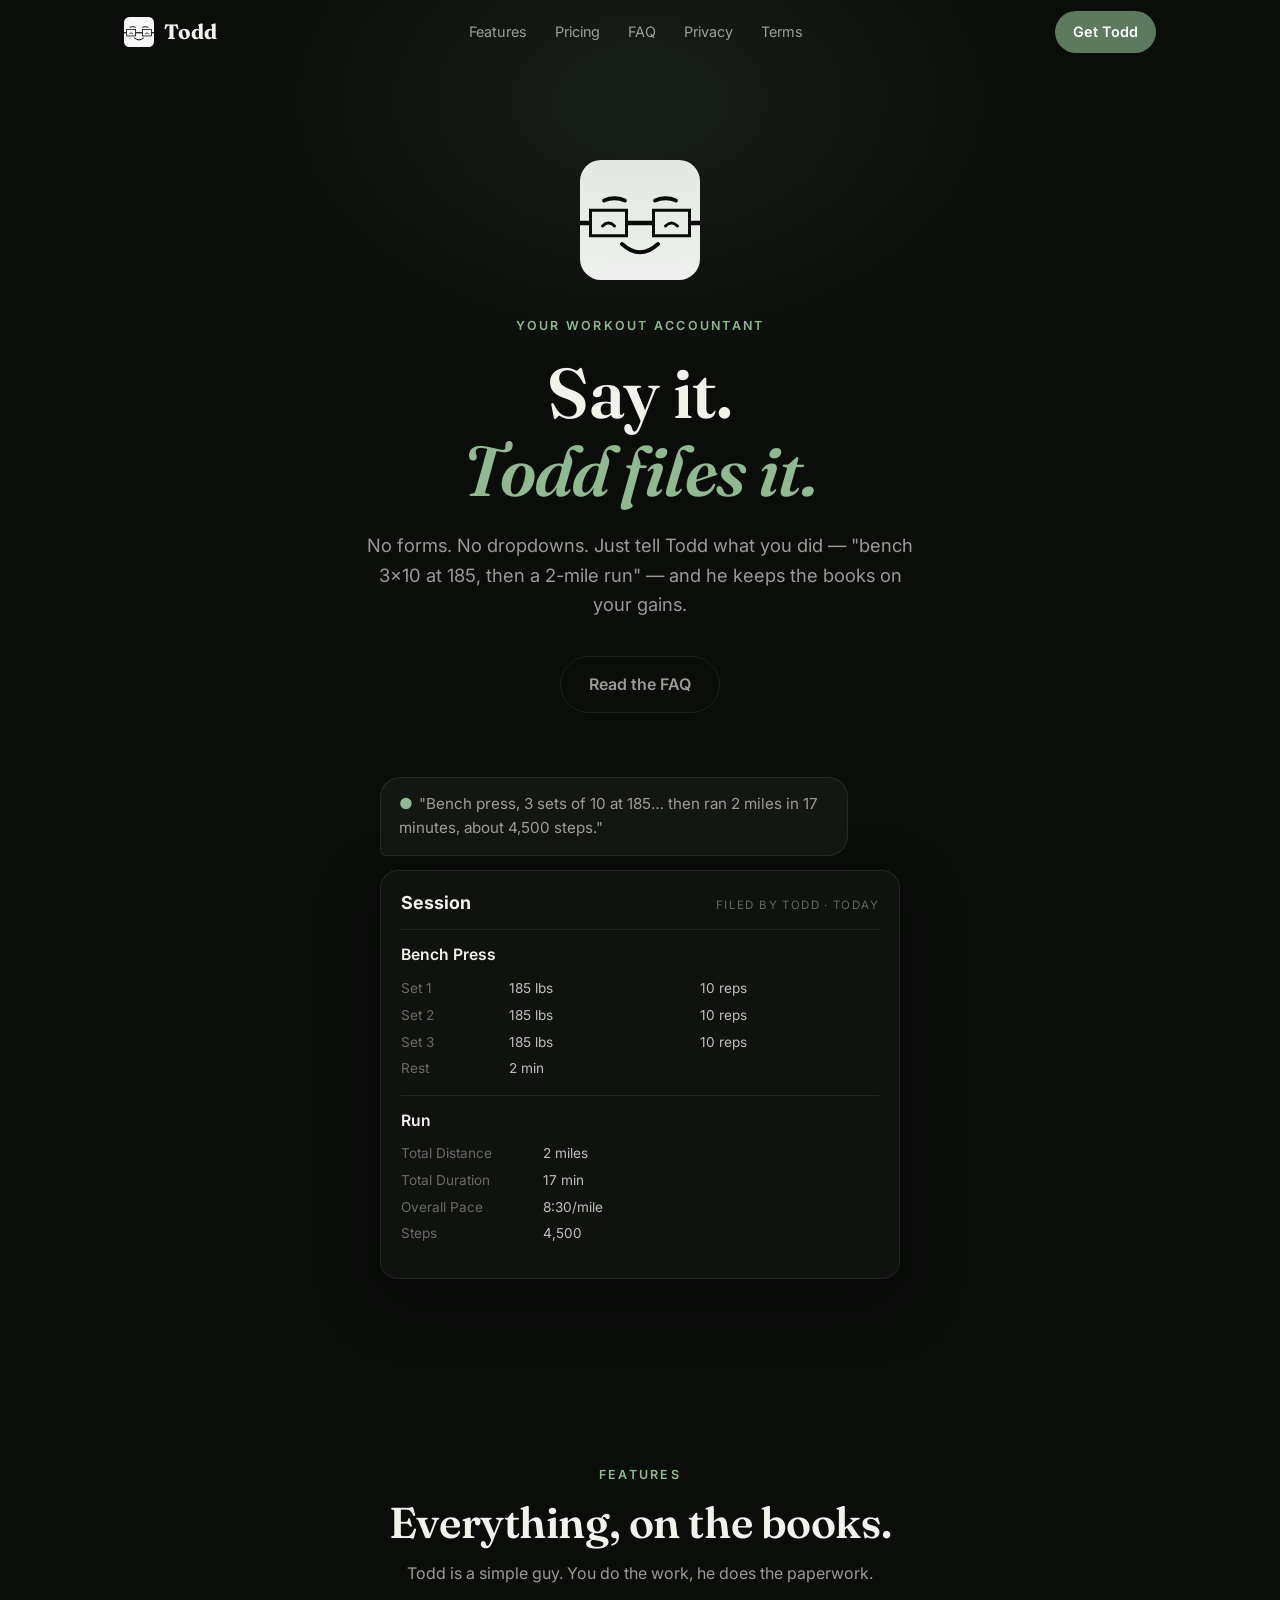
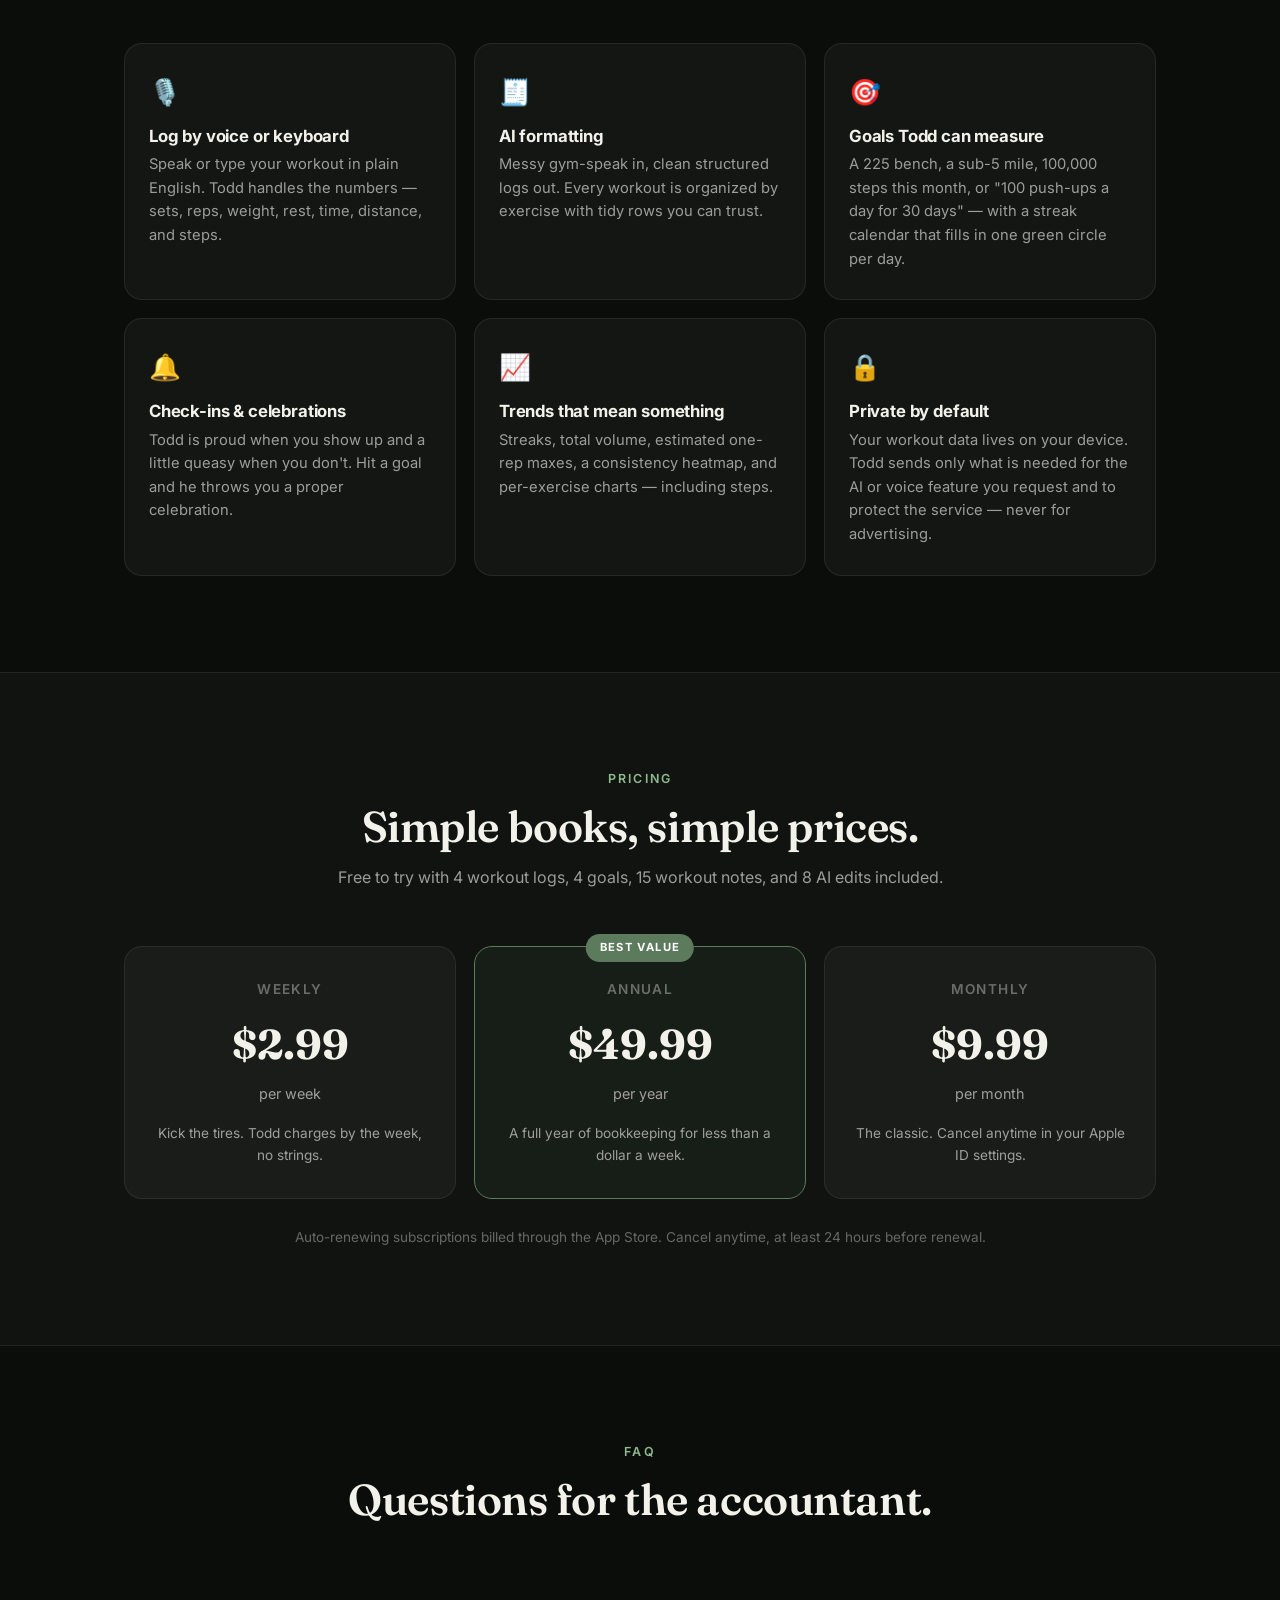
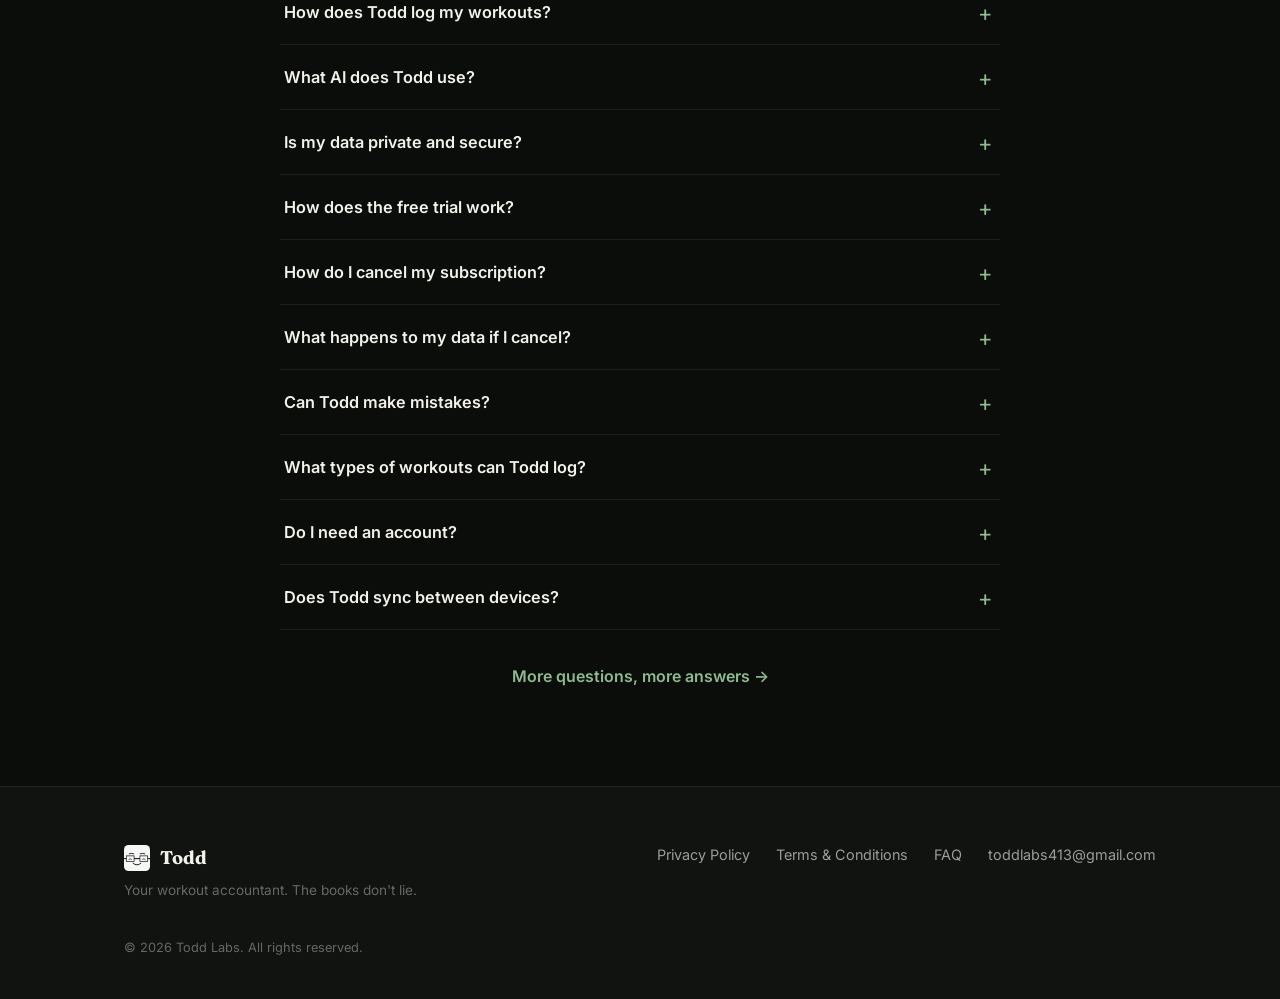
==== commit 4f3a35ed: "Update free-tier allowances: 4 goals, 15 notes, 8 AI edits Co-Authored-By: Claude Opus 4.8 <noreply@" ====
--- a/index.html
+++ b/index.html
@@ -238,7 +238,7 @@
     <div class="sec-head reveal">
       <div class="eyebrow">Pricing</div>
       <h2>Simple books, simple prices.</h2>
-      <p>Free to try with 4 workout logs, 2 goals, 3 workout notes, and 6 AI edits included.</p>
+      <p>Free to try with 4 workout logs, 4 goals, 15 workout notes, and 8 AI edits included.</p>
     </div>
     <div class="plans">
       <div class="plan reveal">
@@ -275,7 +275,7 @@
       <div class="qa"><button>How does Todd log my workouts?</button><div class="a"><p>You speak or type your workout in plain English — "squats 5×5 at 225, then a 3-mile run." Todd's AI parses it into a clean, structured log with sets, reps, weight, rest, time, distance, and steps, organized by exercise. No forms, ever.</p></div></div>
       <div class="qa"><button>What AI does Todd use?</button><div class="a"><p>Todd uses OpenAI models through a secure Supabase proxy to format, edit, and analyze workout, goal, and note content. Voice is transcribed by Deepgram, with Apple Speech as a fallback that may process on your device or through Apple services. Provider processing is governed by the data controls described in the Privacy Policy.</p></div></div>
       <div class="qa"><button>Is my data private and secure?</button><div class="a"><p>Your workouts, goals, and profile are stored on your device. Only the text or audio needed to format an entry is sent for processing, and diagnostic logs are tied to a random device identifier — not your name. Full details in the <a href="privacy.html" style="color:var(--accent)">Privacy Policy</a>.</p></div></div>
-      <div class="qa"><button>How does the free trial work?</button><div class="a"><p>It's not a countdown timer — Todd includes 4 workout logs, 2 goals, 3 workout notes, and 6 AI edits at no charge. When you reach a free allowance for a feature, an active subscription is required to keep using that feature. Your data stays either way.</p></div></div>
+      <div class="qa"><button>How does the free trial work?</button><div class="a"><p>It's not a countdown timer — Todd includes 4 workout logs, 4 goals, 15 workout notes, and 8 AI edits at no charge. When you reach a free allowance for a feature, an active subscription is required to keep using that feature. Your data stays either way.</p></div></div>
       <div class="qa"><button>How do I cancel my subscription?</button><div class="a"><p>Through Apple: Settings → your name → Subscriptions → Todd → Cancel. Cancel at least 24 hours before your renewal date and you won't be charged again. Apple handles all billing and refunds.</p></div></div>
       <div class="qa"><button>What happens to my data if I cancel?</button><div class="a"><p>Nothing dramatic — your workouts, goals, notes, and trends remain viewable on your device. After the free allowances are used, creating or editing new content with Todd's AI requires an active subscription.</p></div></div>
       <div class="qa"><button>Can Todd make mistakes?</button><div class="a"><p>Occasionally, yes — he's an accountant, not a psychic. AI can misread an entry, which is why every workout is fully editable: just tell Todd what to fix ("make set 2 six reps") or edit it by hand. Todd is a formatting tool, not medical advice or a personal trainer.</p></div></div>
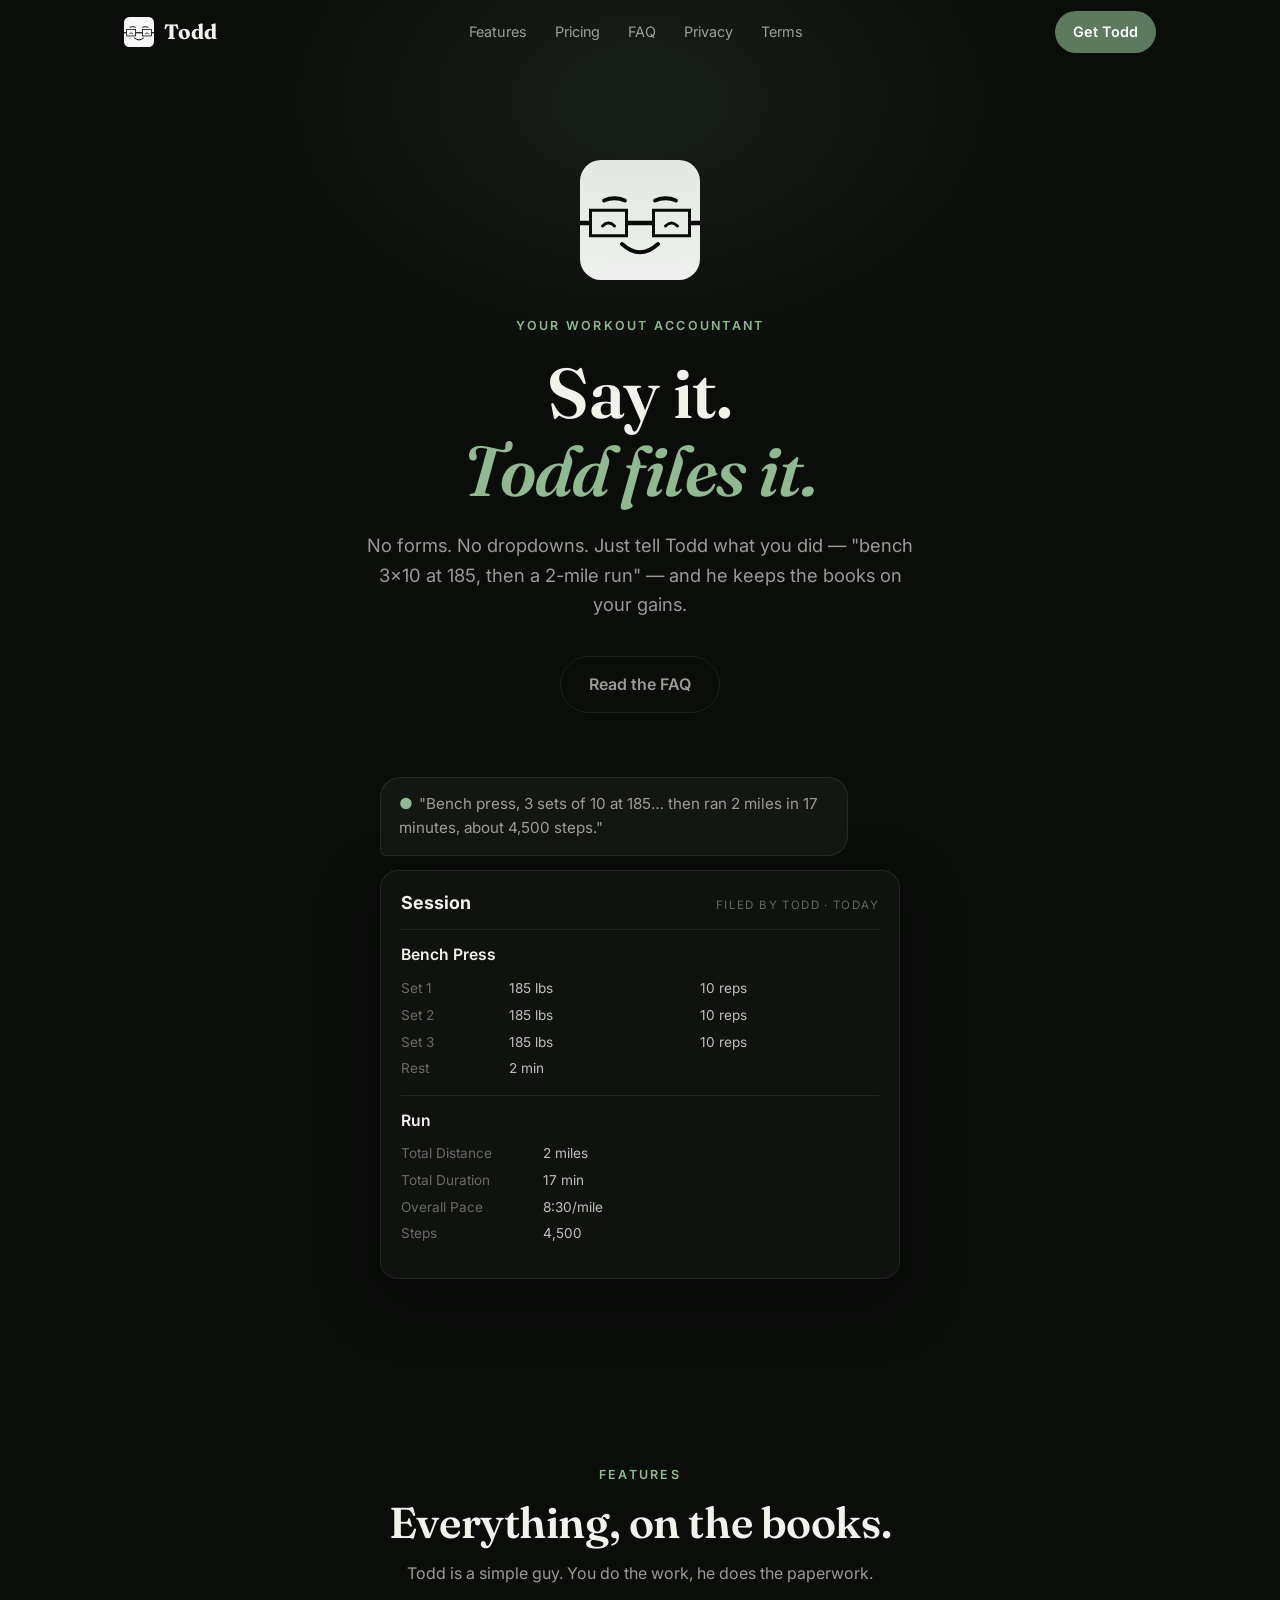
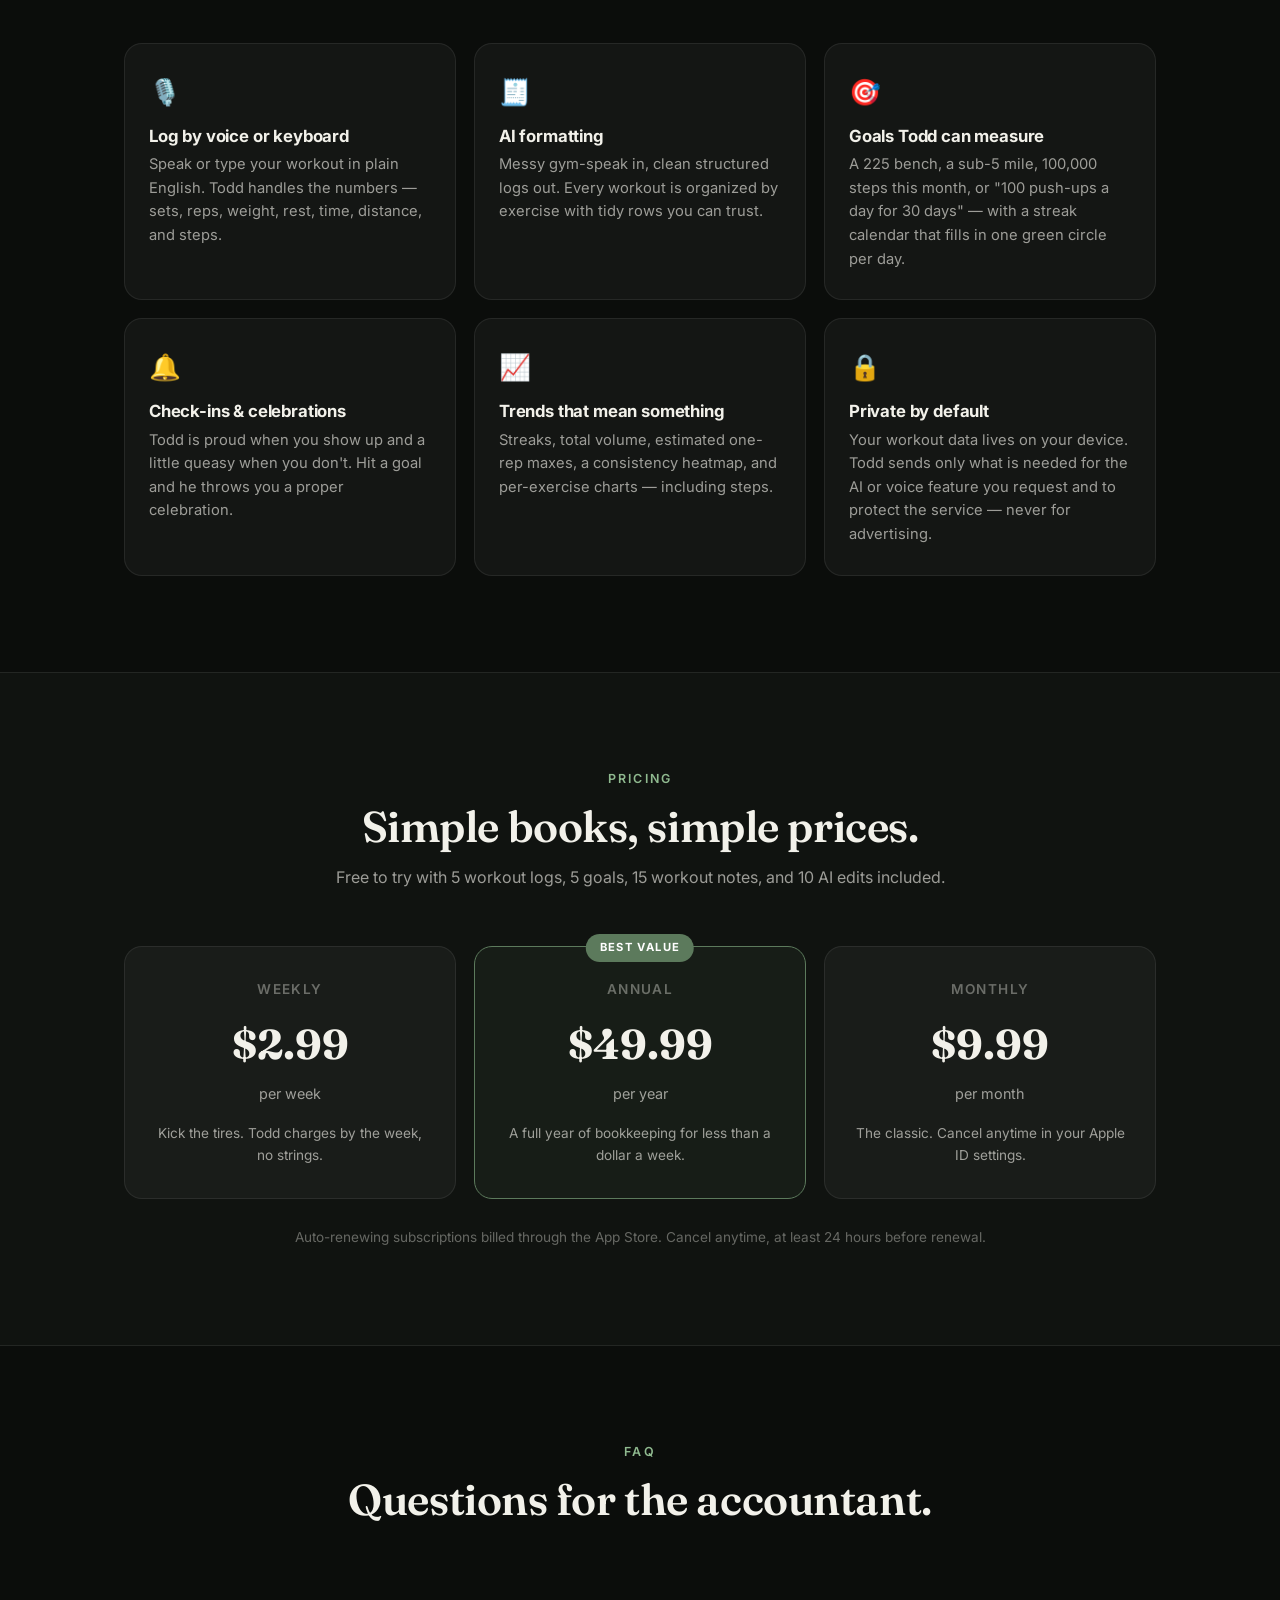
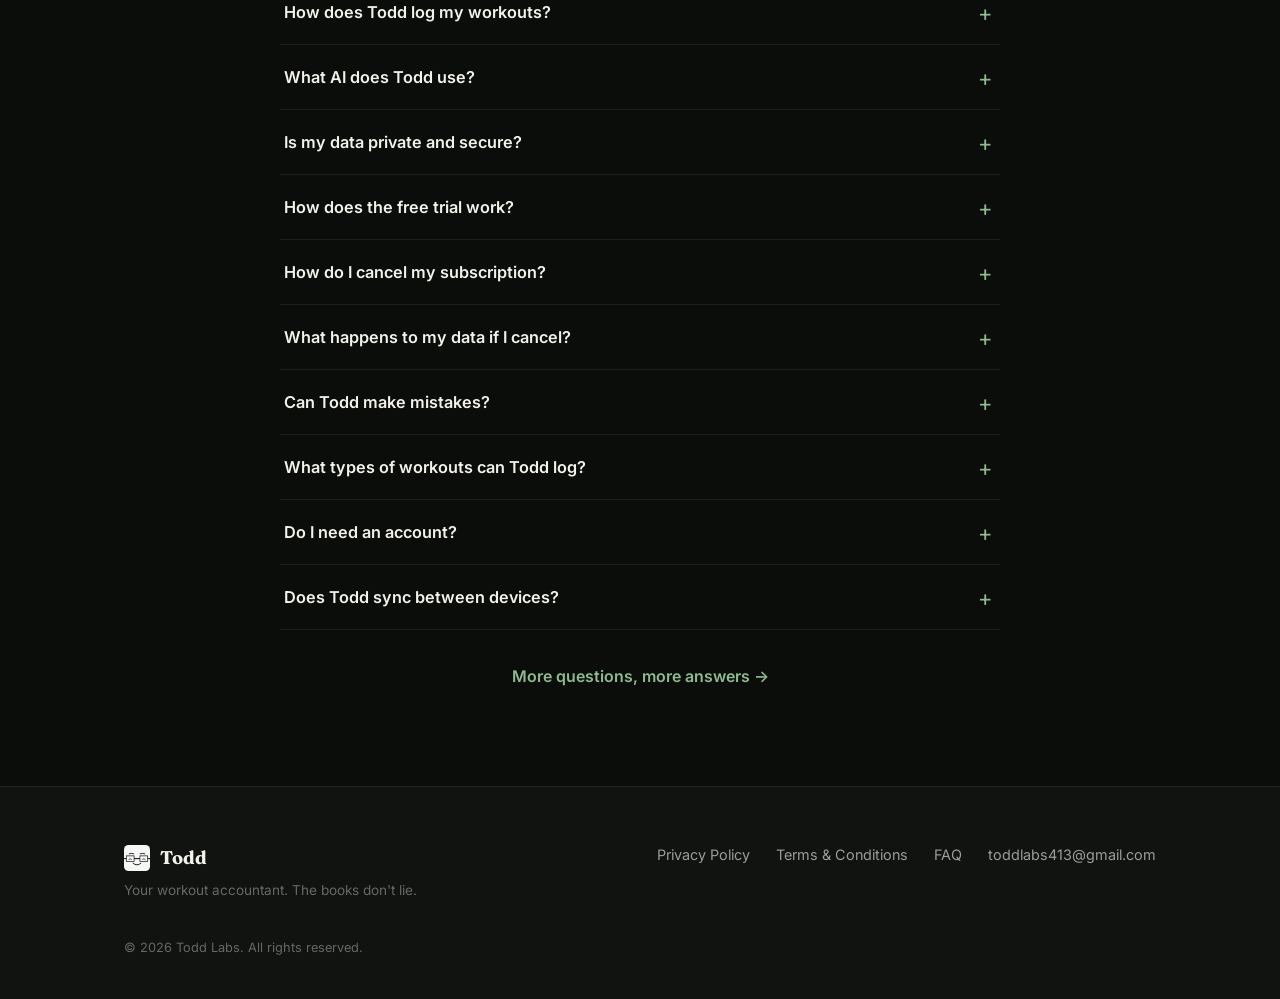
==== commit 623e86b2: "Free tier 5 workouts/5 goals/10 edits; daily goals cap 7 Co-Authored-By: Claude Opus 4.8 <noreply@an" ====
--- a/index.html
+++ b/index.html
@@ -238,7 +238,7 @@
     <div class="sec-head reveal">
       <div class="eyebrow">Pricing</div>
       <h2>Simple books, simple prices.</h2>
-      <p>Free to try with 4 workout logs, 4 goals, 15 workout notes, and 8 AI edits included.</p>
+      <p>Free to try with 5 workout logs, 5 goals, 15 workout notes, and 10 AI edits included.</p>
     </div>
     <div class="plans">
       <div class="plan reveal">
@@ -275,7 +275,7 @@
       <div class="qa"><button>How does Todd log my workouts?</button><div class="a"><p>You speak or type your workout in plain English — "squats 5×5 at 225, then a 3-mile run." Todd's AI parses it into a clean, structured log with sets, reps, weight, rest, time, distance, and steps, organized by exercise. No forms, ever.</p></div></div>
       <div class="qa"><button>What AI does Todd use?</button><div class="a"><p>Todd uses OpenAI models through a secure Supabase proxy to format, edit, and analyze workout, goal, and note content. Voice is transcribed by Deepgram, with Apple Speech as a fallback that may process on your device or through Apple services. Provider processing is governed by the data controls described in the Privacy Policy.</p></div></div>
       <div class="qa"><button>Is my data private and secure?</button><div class="a"><p>Your workouts, goals, and profile are stored on your device. Only the text or audio needed to format an entry is sent for processing, and diagnostic logs are tied to a random device identifier — not your name. Full details in the <a href="privacy.html" style="color:var(--accent)">Privacy Policy</a>.</p></div></div>
-      <div class="qa"><button>How does the free trial work?</button><div class="a"><p>It's not a countdown timer — Todd includes 4 workout logs, 4 goals, 15 workout notes, and 8 AI edits at no charge. When you reach a free allowance for a feature, an active subscription is required to keep using that feature. Your data stays either way.</p></div></div>
+      <div class="qa"><button>How does the free trial work?</button><div class="a"><p>It's not a countdown timer — Todd includes 5 workout logs, 5 goals, 15 workout notes, and 10 AI edits at no charge. When you reach a free allowance for a feature, an active subscription is required to keep using that feature. Your data stays either way.</p></div></div>
       <div class="qa"><button>How do I cancel my subscription?</button><div class="a"><p>Through Apple: Settings → your name → Subscriptions → Todd → Cancel. Cancel at least 24 hours before your renewal date and you won't be charged again. Apple handles all billing and refunds.</p></div></div>
       <div class="qa"><button>What happens to my data if I cancel?</button><div class="a"><p>Nothing dramatic — your workouts, goals, notes, and trends remain viewable on your device. After the free allowances are used, creating or editing new content with Todd's AI requires an active subscription.</p></div></div>
       <div class="qa"><button>Can Todd make mistakes?</button><div class="a"><p>Occasionally, yes — he's an accountant, not a psychic. AI can misread an entry, which is why every workout is fully editable: just tell Todd what to fix ("make set 2 six reps") or edit it by hand. Todd is a formatting tool, not medical advice or a personal trainer.</p></div></div>
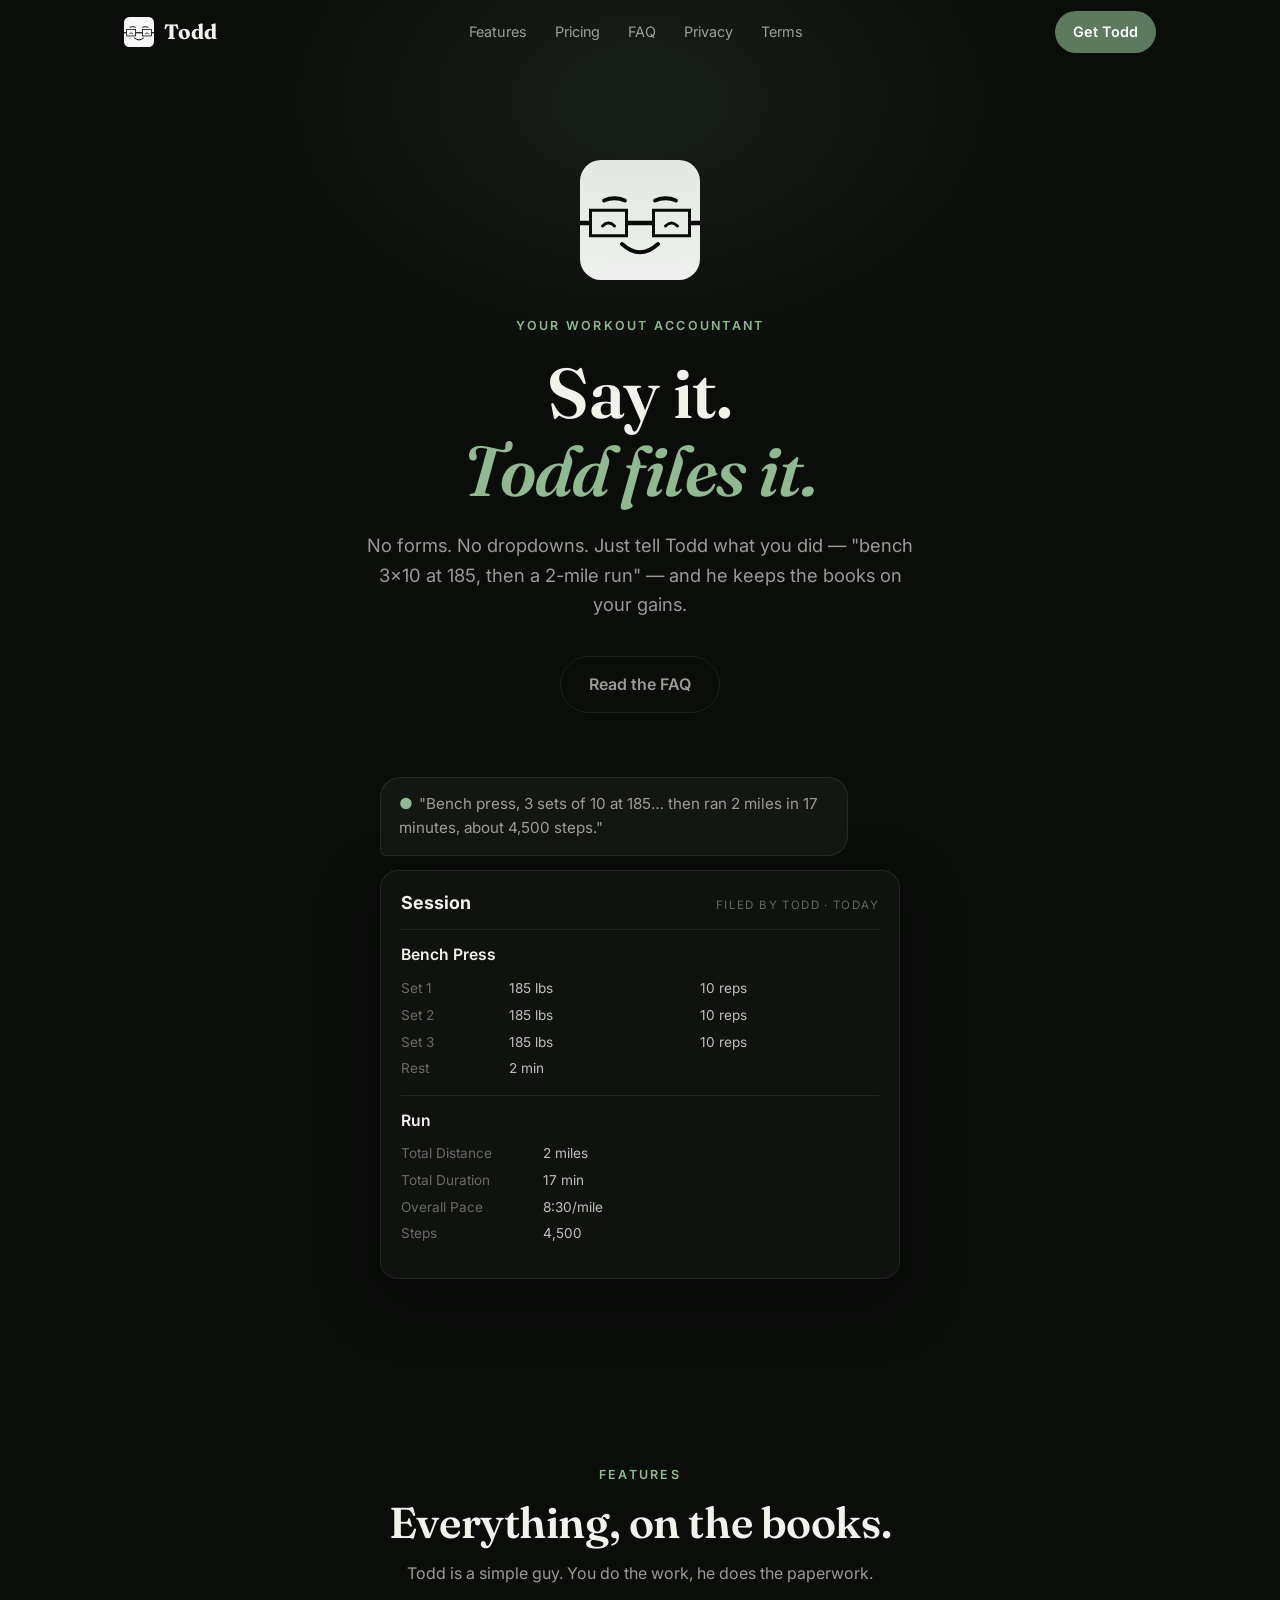
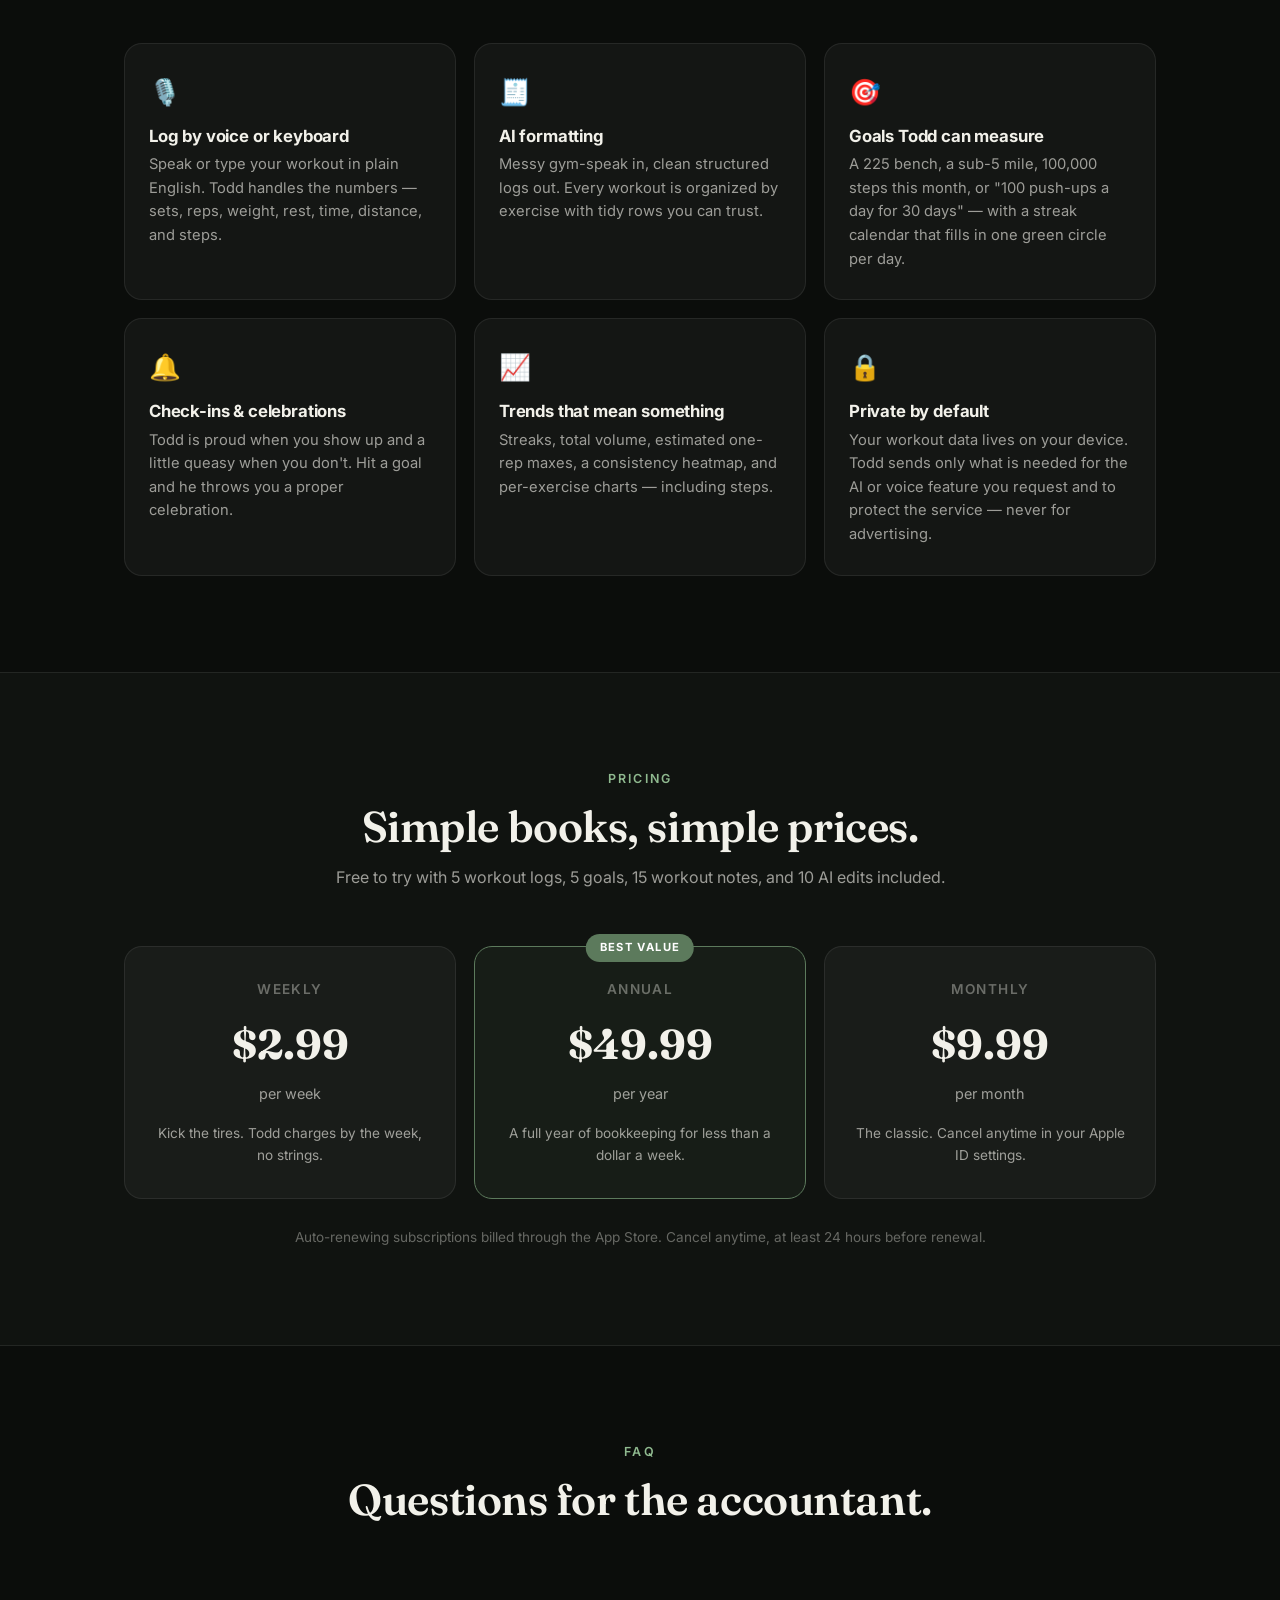
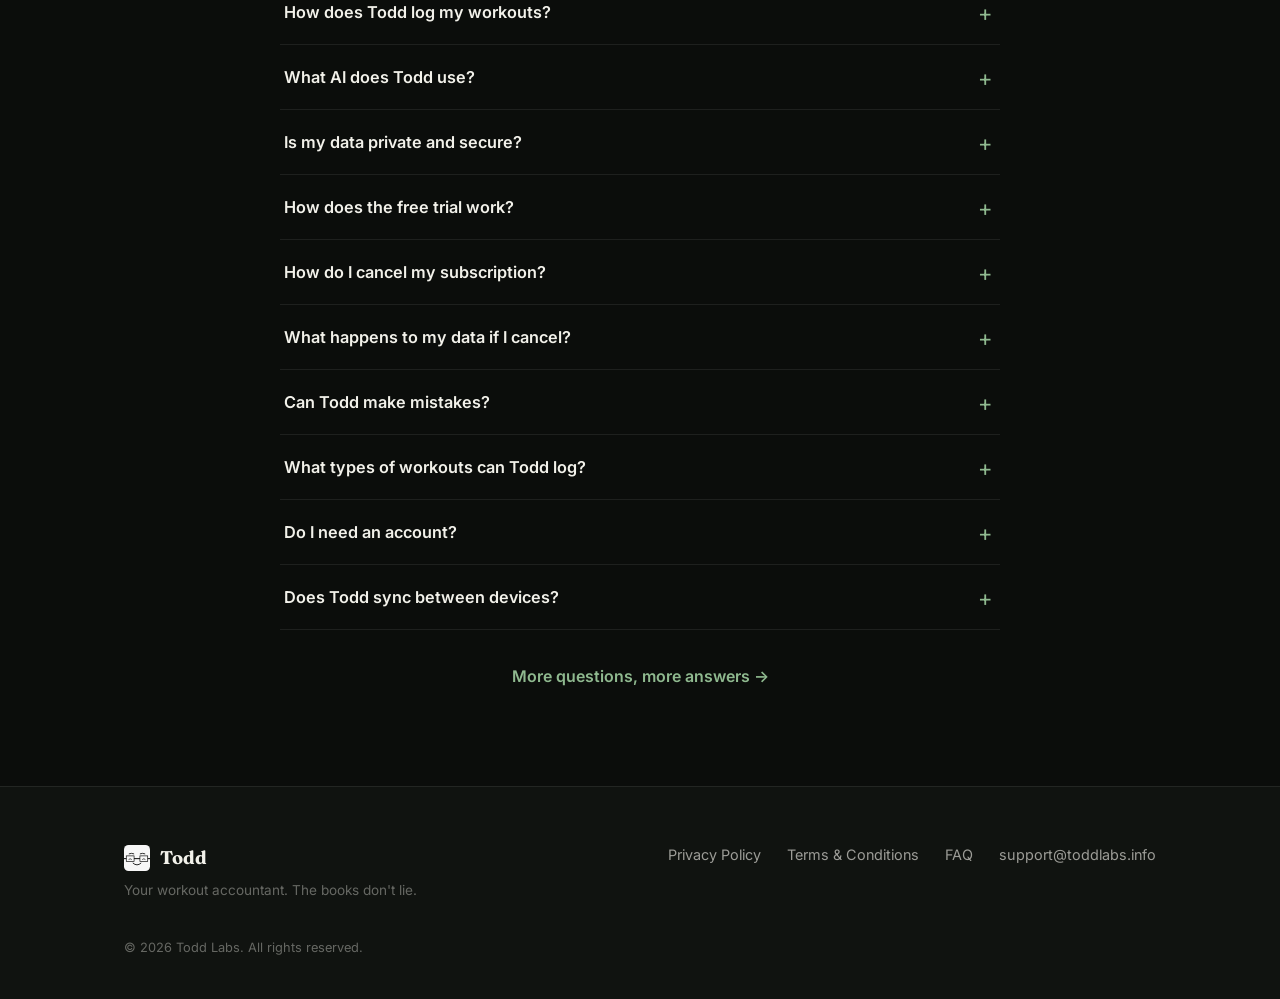
==== commit b540e38a: "Support email: support@toddlabs.info Co-Authored-By: Claude Opus 4.8 <noreply@anthropic.com>" ====
--- a/index.html
+++ b/index.html
@@ -298,7 +298,7 @@
         <a href="privacy.html">Privacy Policy</a>
         <a href="terms.html">Terms &amp; Conditions</a>
         <a href="faq.html">FAQ</a>
-        <a href="mailto:toddlabs413@gmail.com">toddlabs413@gmail.com</a>
+        <a href="mailto:support@toddlabs.info">support@toddlabs.info</a>
       </div>
     </div>
     <div class="copyright">© 2026 Todd Labs. All rights reserved.</div>
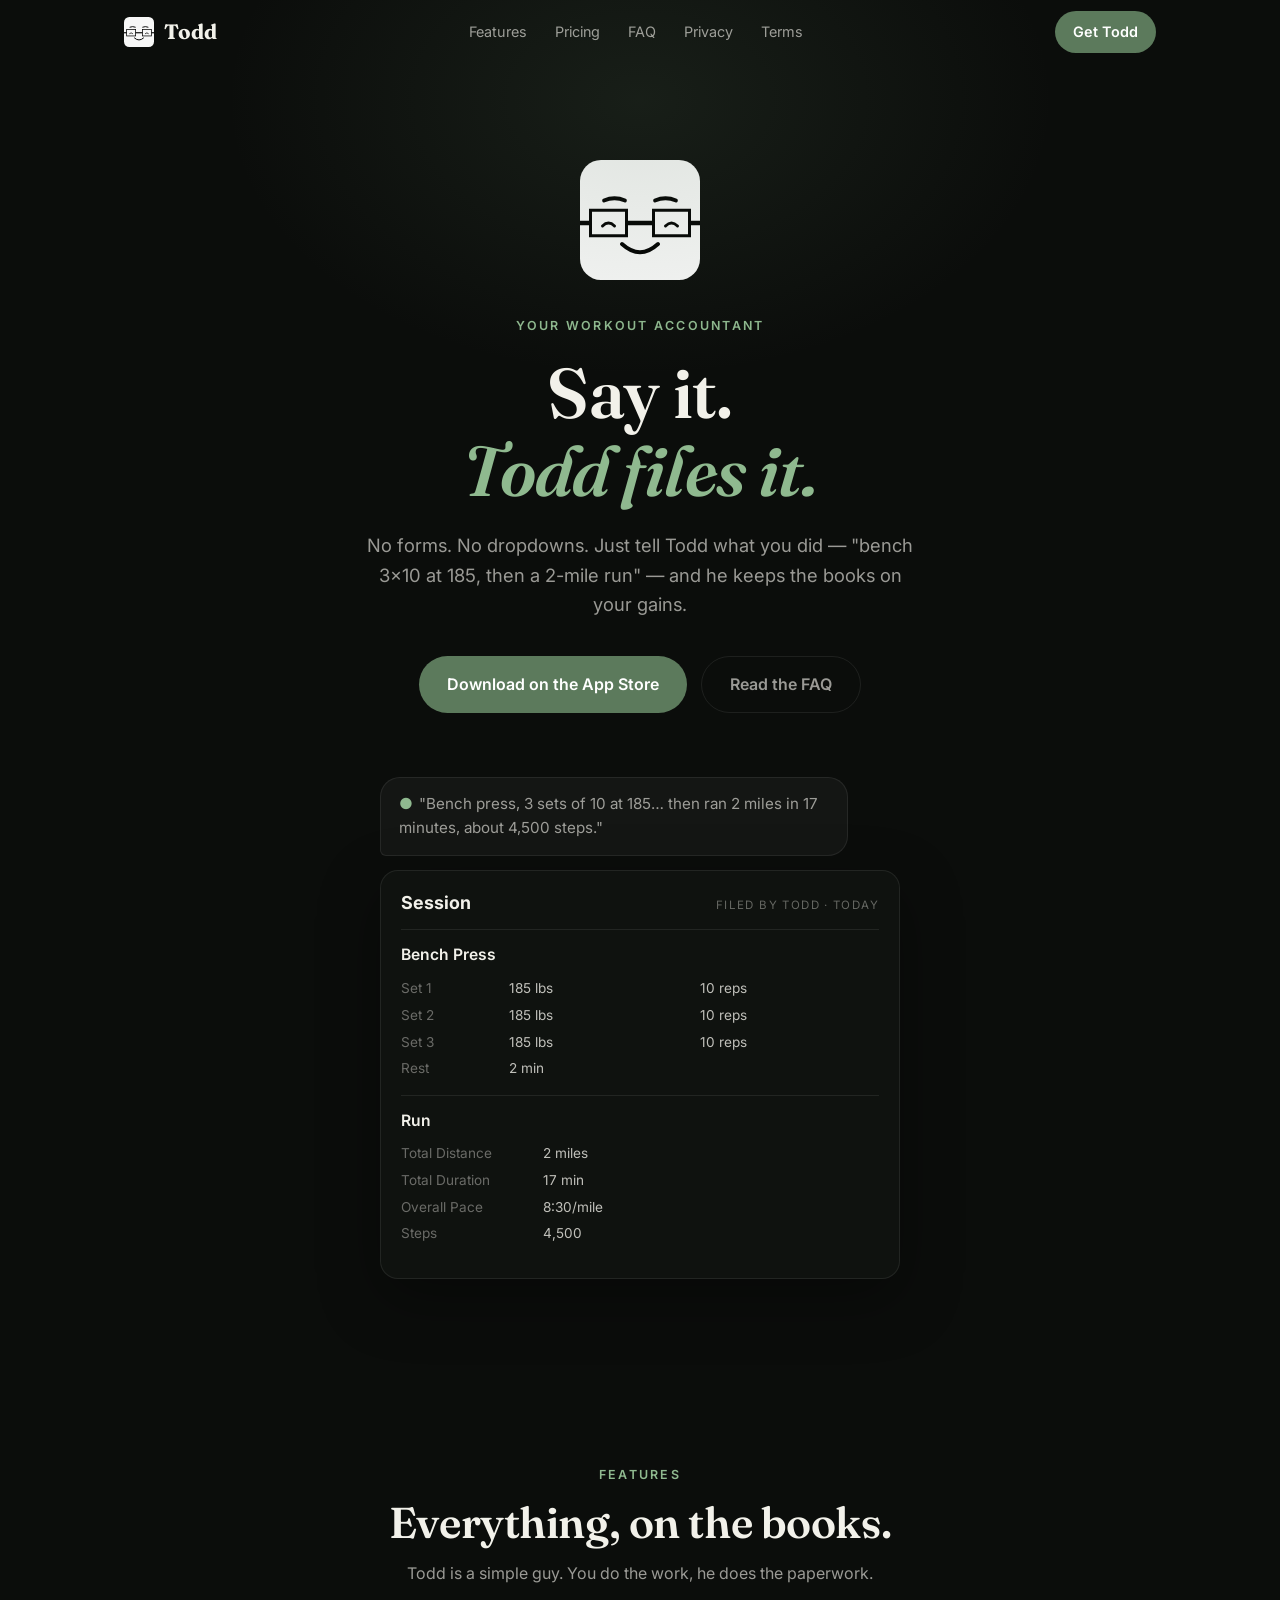
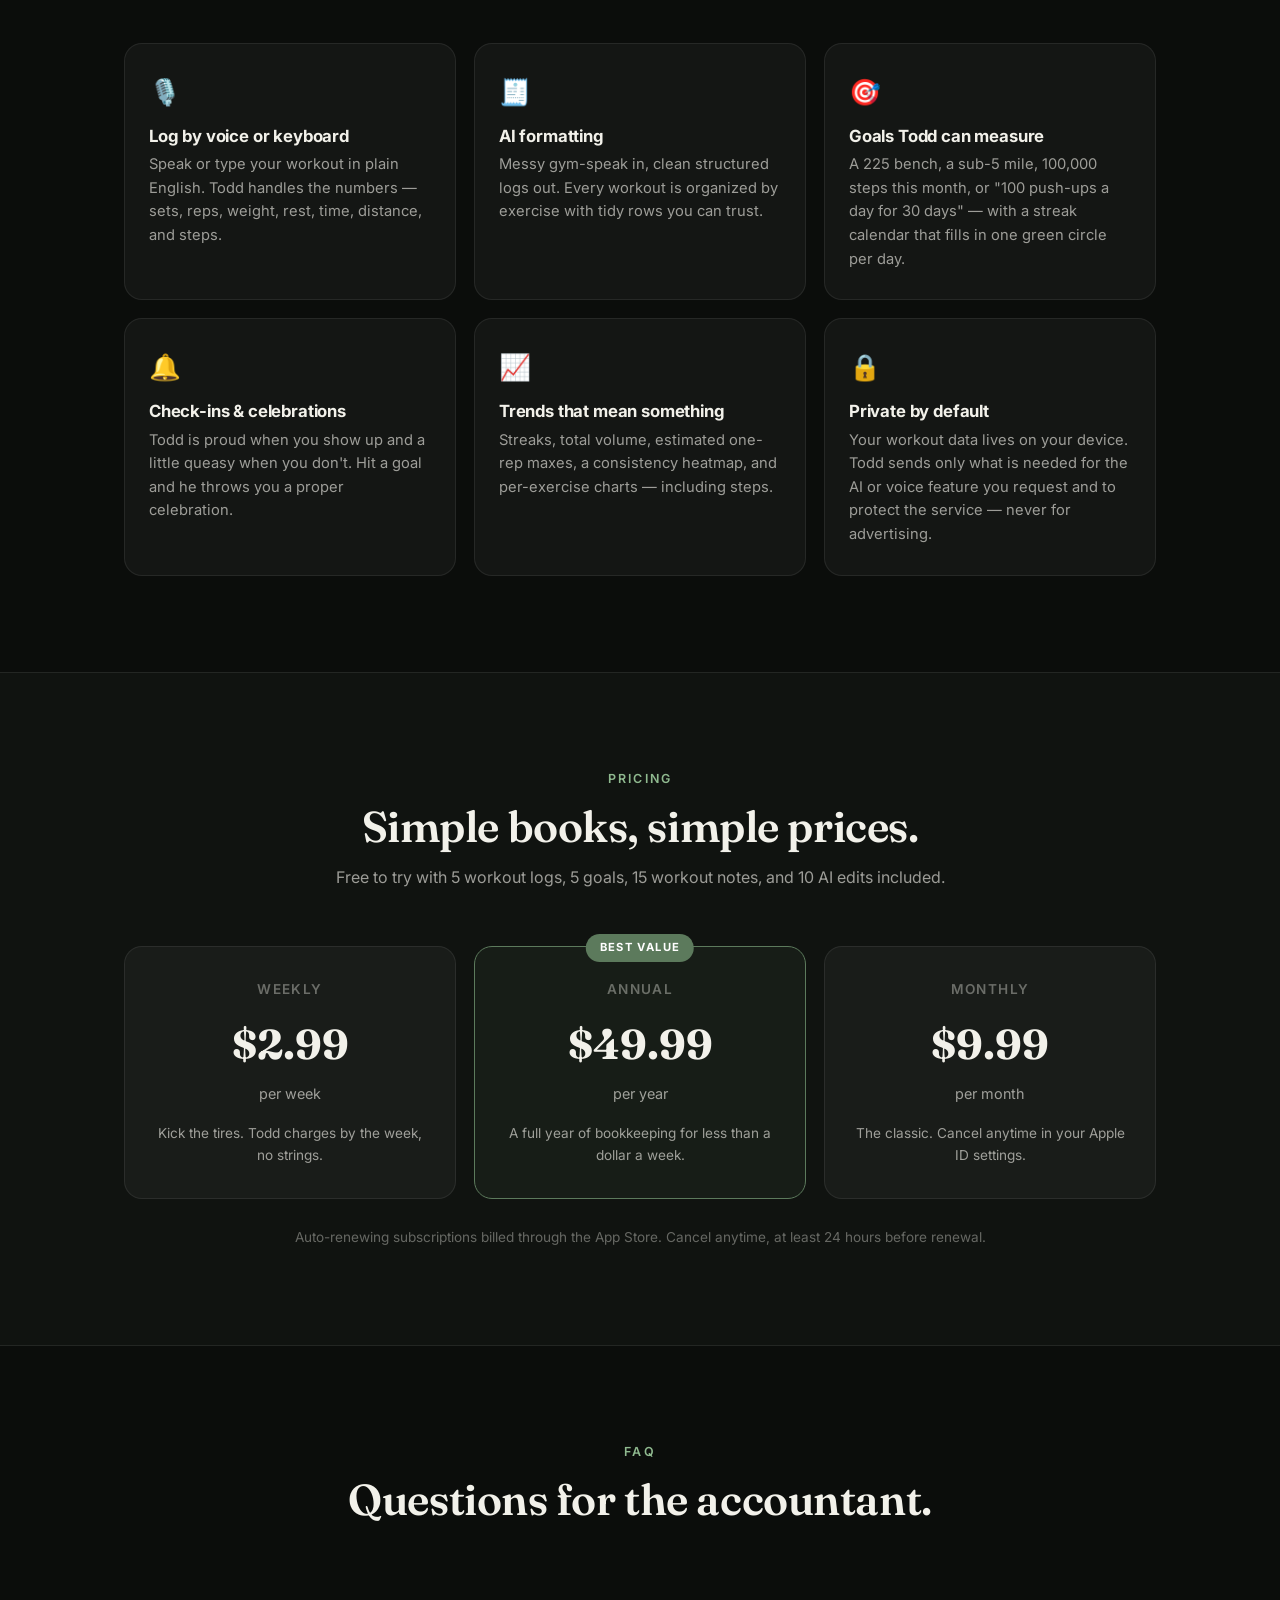
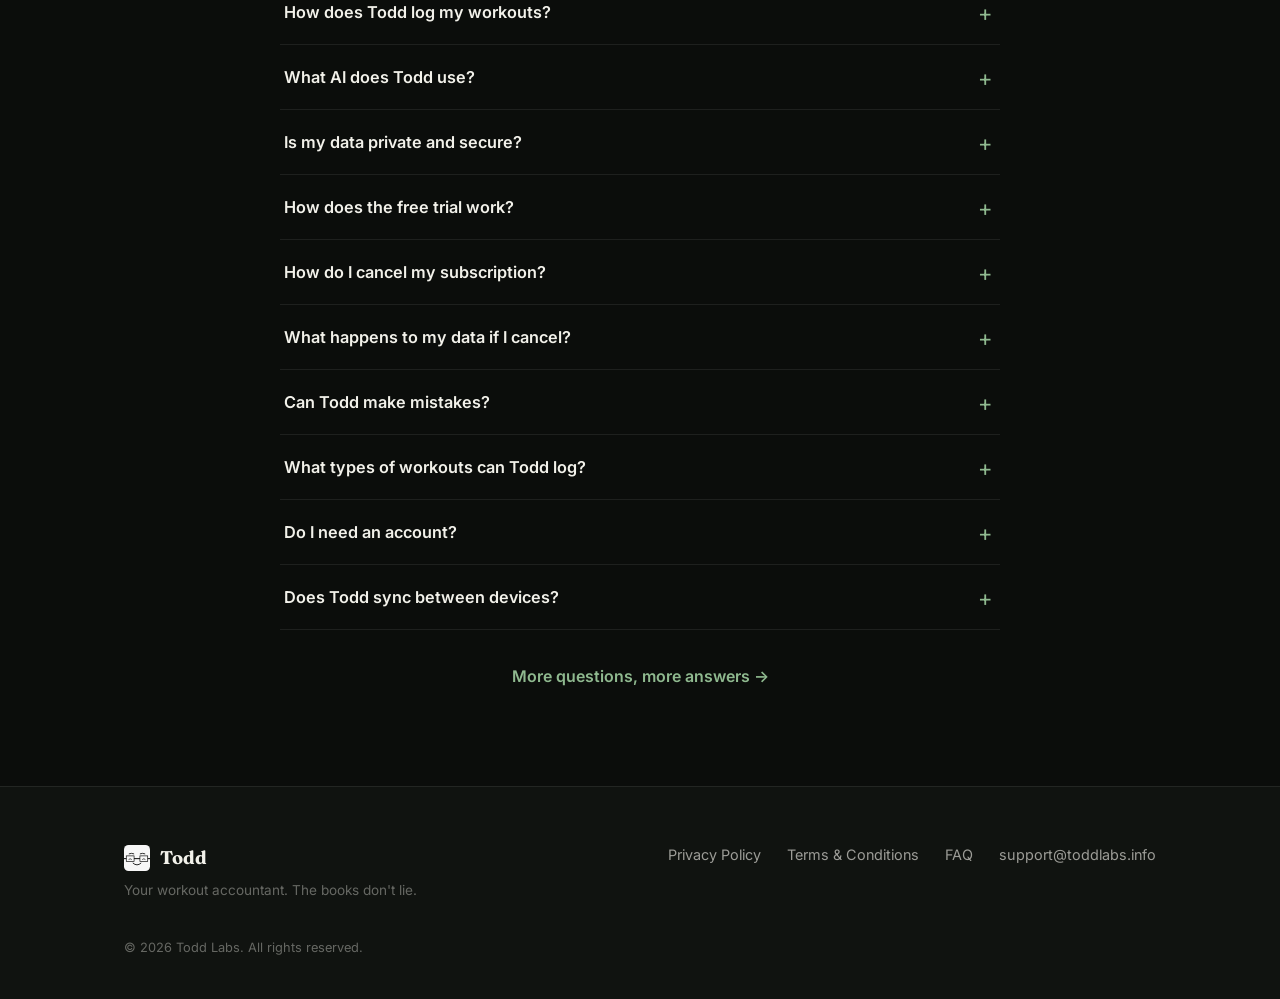
==== commit b755b934: "Wire Get Todd buttons to the App Store; hero download CTA; Smart App Banner Co-Authored-By: Claude O" ====
--- a/index.html
+++ b/index.html
@@ -1,6 +1,7 @@
 <!DOCTYPE html>
 <html lang="en">
 <head>
+  <meta name="apple-itunes-app" content="app-id=6768861210">
 <meta charset="UTF-8">
 <meta name="viewport" content="width=device-width, initial-scale=1.0">
 <title>Todd — Your Workout Accountant</title>
@@ -175,7 +176,7 @@
       <a href="privacy.html">Privacy</a>
       <a href="terms.html">Terms</a>
     </div>
-    <a class="btn" href="#download">Get Todd</a>
+    <a class="btn" href="https://apps.apple.com/app/id6768861210">Get Todd</a>
   </div>
 </nav>
 
@@ -186,6 +187,7 @@
     <h1>Say it.<br><em>Todd files it.</em></h1>
     <p class="sub">No forms. No dropdowns. Just tell Todd what you did — "bench 3×10 at 185, then a 2-mile run" — and he keeps the books on your gains.</p>
     <div class="hero-ctas" id="learn">
+      <a class="btn big" href="https://apps.apple.com/app/id6768861210">Download on the App Store</a>
       <a class="btn big ghost" href="faq.html">Read the FAQ</a>
     </div>
 
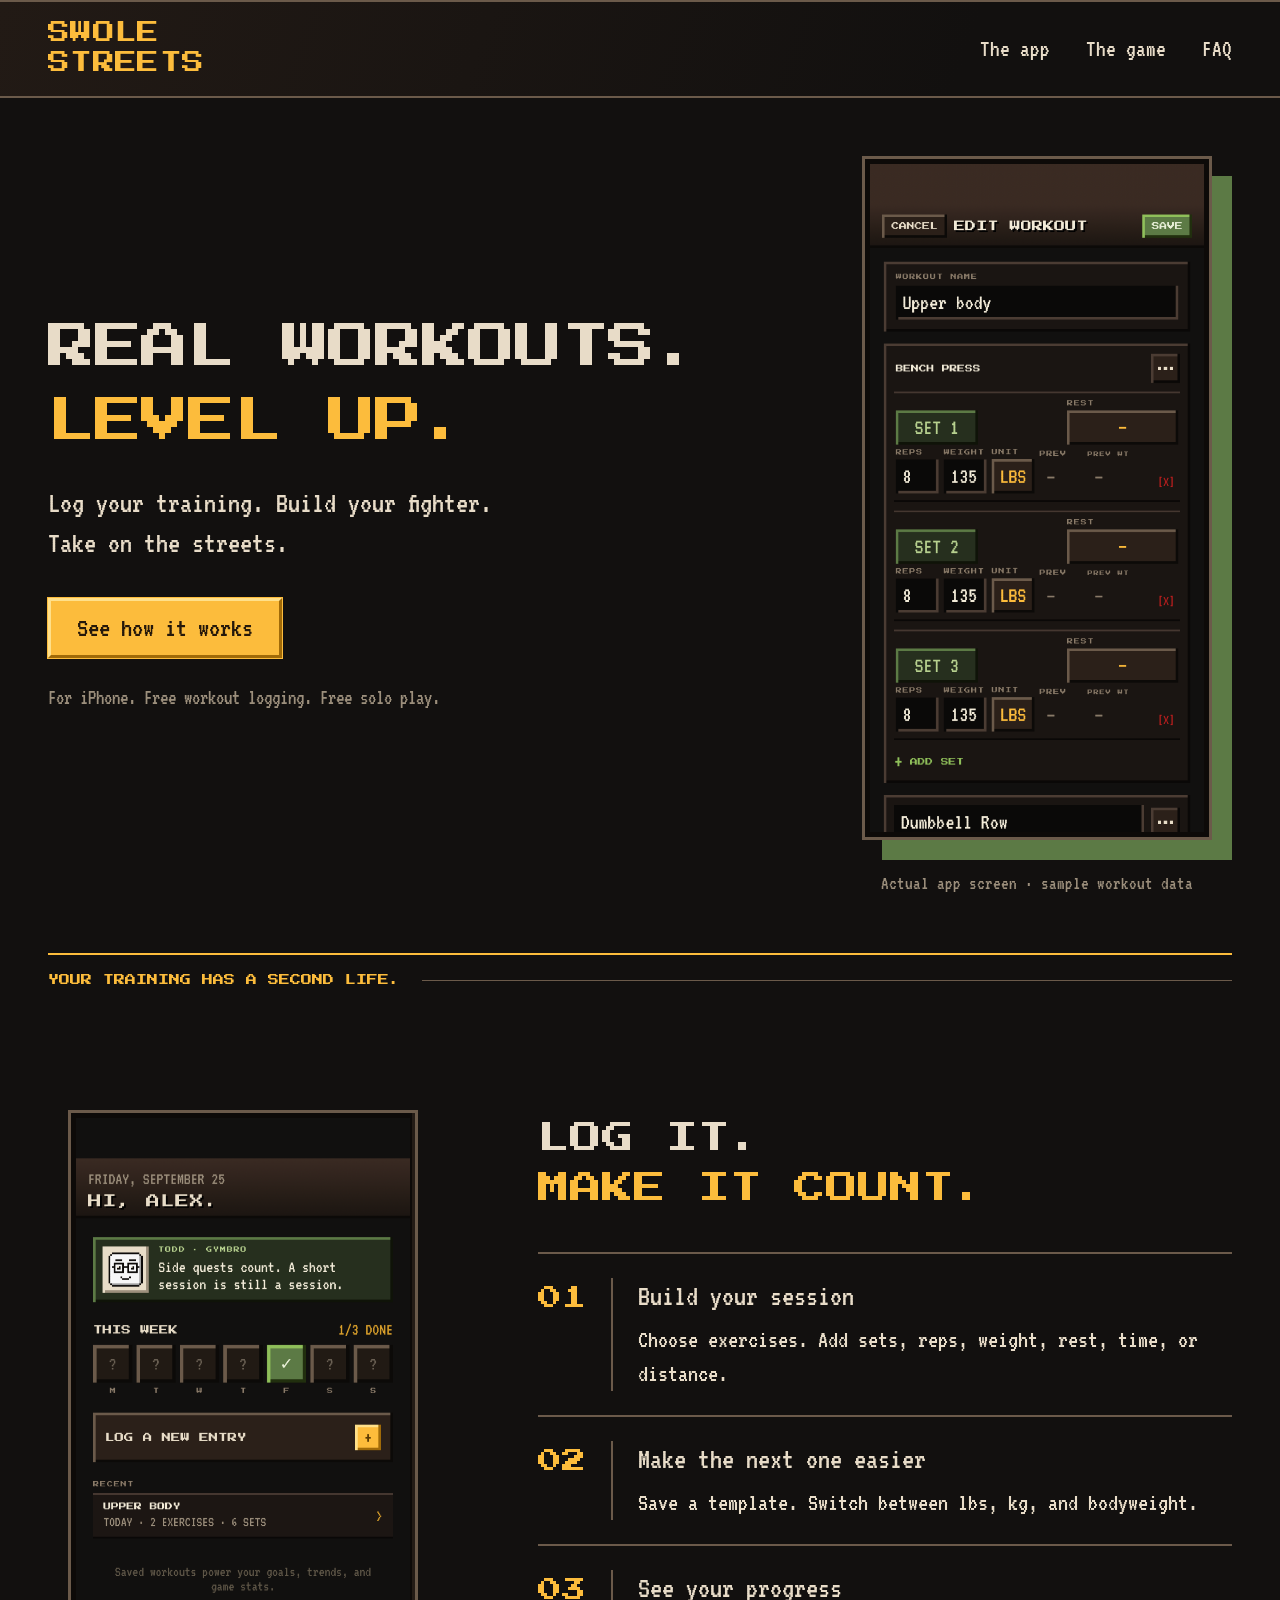
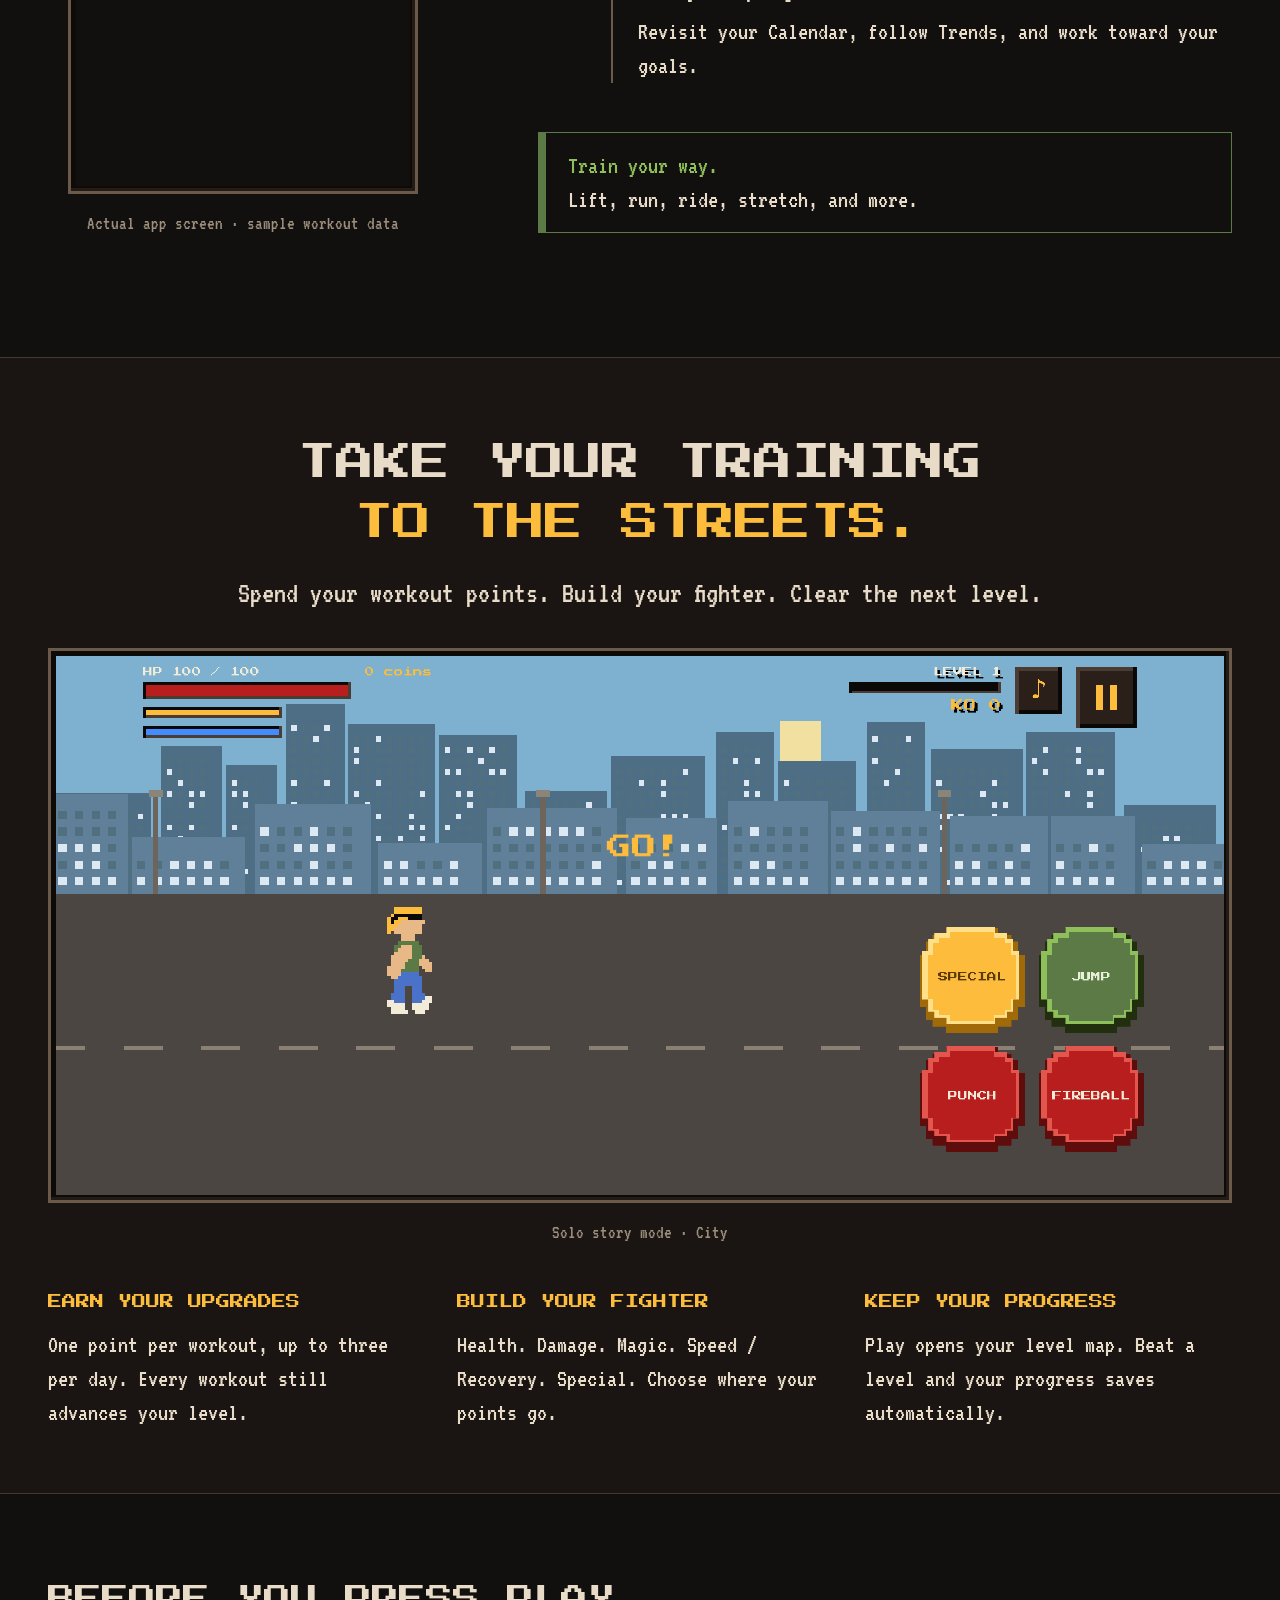
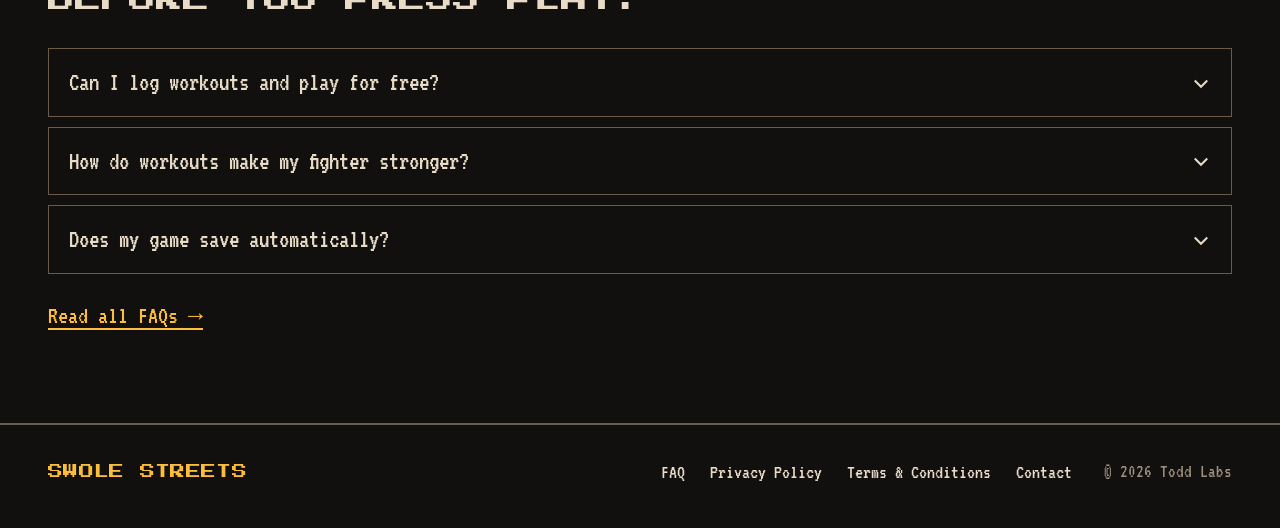
==== commit a5ba0c48: "Publish Swole Streets website redesign" ====
--- a/index.html
+++ b/index.html
@@ -1,332 +1,47 @@
-<!DOCTYPE html>
-<html lang="en">
-<head>
-  <meta name="apple-itunes-app" content="app-id=6768861210">
-<meta charset="UTF-8">
-<meta name="viewport" content="width=device-width, initial-scale=1.0">
-<title>Todd — Your Workout Accountant</title>
-<meta name="description" content="Say your workout out loud. Todd files it into clean, organized logs — sets, reps, weight, miles, and steps, all accounted for.">
-<link rel="icon" href='data:image/svg+xml,<svg viewBox="0 0 80 80" xmlns="http://www.w3.org/2000/svg"><rect width="80" height="80" rx="14" fill="%23F7F7F7"/><path d="M16 27 Q23 24 30 27" stroke="%23000" stroke-width="2.5" fill="none" stroke-linecap="round"/><path d="M50 27 Q57 24 64 27" stroke="%23000" stroke-width="2.5" fill="none" stroke-linecap="round"/><rect x="0" y="40.5" width="7" height="3" fill="%23000"/><rect x="7" y="33.5" width="24" height="17" fill="none" stroke="%23000" stroke-width="2"/><rect x="31" y="40.5" width="18" height="3" fill="%23000"/><rect x="49" y="33.5" width="24" height="17" fill="none" stroke="%23000" stroke-width="2"/><rect x="73" y="40.5" width="7" height="3" fill="%23000"/><path d="M15 44 Q19 40 23 44" stroke="%23000" stroke-width="2" fill="none" stroke-linecap="round"/><path d="M57 44 Q61 40 65 44" stroke="%23000" stroke-width="2" fill="none" stroke-linecap="round"/><path d="M28 56 Q40 67 52 56" stroke="%23000" stroke-width="2.6" fill="none" stroke-linecap="round"/></svg>'>
-<link rel="preconnect" href="https://fonts.googleapis.com">
-<link rel="preconnect" href="https://fonts.gstatic.com" crossorigin>
-<link href="https://fonts.googleapis.com/css2?family=Fraunces:opsz,wght@9..144,500;9..144,600;9..144,700&family=Inter:wght@400;500;600;700&display=swap" rel="stylesheet">
-<style>
-  :root{
-    --bg:#0B0D0B; --bg2:#101310; --text:#F2F1EA; --dim:rgba(242,241,234,.62);
-    --faint:rgba(242,241,234,.38); --accent:#8FB98F; --deep:#5C7A5C;
-    --card:rgba(255,255,255,.04); --line:rgba(255,255,255,.08); --radius:18px;
-  }
-  *{margin:0;padding:0;box-sizing:border-box}
-  html{scroll-behavior:smooth}
-  body{background:var(--bg);color:var(--text);font-family:'Inter',-apple-system,sans-serif;
-       line-height:1.6;-webkit-font-smoothing:antialiased;overflow-x:hidden}
-  h1,h2,h3{font-family:'Fraunces',Georgia,serif;font-weight:600;line-height:1.12;letter-spacing:-.01em}
-  a{color:inherit;text-decoration:none}
-  .wrap{max-width:1080px;margin:0 auto;padding:0 24px}
-
-  /* Nav */
-  nav{position:fixed;top:0;left:0;right:0;z-index:50;transition:background .3s,border-color .3s;
-      border-bottom:1px solid transparent}
-  nav.scrolled{background:rgba(11,13,11,.85);backdrop-filter:blur(14px);border-color:var(--line)}
-  .nav-inner{display:flex;align-items:center;justify-content:space-between;height:64px}
-  .logo{display:flex;align-items:center;gap:10px;font-family:'Fraunces',serif;font-size:1.3rem;font-weight:700}
-  .logo svg{width:30px;height:30px}
-  .nav-links{display:flex;align-items:center;gap:28px;font-size:.9rem;color:var(--dim)}
-  .nav-links a:hover{color:var(--text)}
-  .btn{display:inline-flex;align-items:center;gap:8px;background:var(--deep);color:#fff;
-       padding:9px 18px;border-radius:99px;font-weight:600;font-size:.9rem;
-       transition:transform .2s,background .2s}
-  .btn:hover{background:#6b8c6b;transform:translateY(-1px)}
-  .btn.big{padding:15px 28px;font-size:1rem}
-  .btn.ghost{background:transparent;border:1px solid var(--line);color:var(--dim)}
-  .btn.ghost:hover{color:var(--text);border-color:var(--faint);background:var(--card)}
-
-  /* Hero */
-  .hero{padding:160px 0 90px;text-align:center;position:relative}
-  .hero::before{content:"";position:absolute;top:-200px;left:50%;transform:translateX(-50%);
-    width:900px;height:600px;background:radial-gradient(ellipse at center,rgba(92,122,92,.16),transparent 65%);
-    pointer-events:none}
-  .eyebrow{font-size:.78rem;font-weight:600;letter-spacing:.18em;color:var(--accent);text-transform:uppercase}
-  .hero h1{font-size:clamp(2.6rem,6.5vw,4.4rem);margin:18px 0 20px}
-  .hero h1 em{font-style:italic;color:var(--accent)}
-  .hero .sub{font-size:1.15rem;color:var(--dim);max-width:560px;margin:0 auto 36px}
-  .hero-ctas{display:flex;gap:14px;justify-content:center;flex-wrap:wrap}
-  .todd-hero{width:120px;height:120px;margin:0 auto 28px;animation:float 5s ease-in-out infinite}
-  @keyframes float{0%,100%{transform:translateY(0) rotate(-2deg)}50%{transform:translateY(-12px) rotate(2deg)}}
-
-  /* Ledger demo card */
-  .ledger{max-width:520px;margin:64px auto 0;text-align:left}
-  .bubble{background:var(--card);border:1px solid var(--line);border-radius:20px 20px 20px 6px;
-          padding:14px 18px;font-size:.95rem;color:var(--dim);width:fit-content;max-width:90%}
-  .bubble .mic{color:var(--accent);margin-right:6px}
-  /* Demo log card — mirrors the app's real workout card: set rows in a
-     Set # · Weight · Reps grid with a shared Rest row, and labeled
-     Total Distance / Duration / Pace / Steps rows for cardio. */
-  .ledger-card{margin-top:14px;background:#0F120F;border:1px solid var(--line);border-radius:var(--radius);
-               padding:18px 20px;box-shadow:0 20px 60px rgba(0,0,0,.35)}
-  .log-head{display:flex;justify-content:space-between;align-items:baseline;padding-bottom:12px}
-  .log-title{font-weight:700;font-size:1.12rem}
-  .log-date{font-size:.72rem;letter-spacing:.12em;text-transform:uppercase;color:var(--faint)}
-  .exercise{padding:12px 0;border-top:1px solid var(--line)}
-  .ex-name{font-weight:600;font-size:.98rem;margin-bottom:8px}
-  .srow{display:grid;grid-template-columns:96px 1fr 1fr;gap:12px;font-size:.85rem;padding:2.5px 0}
-  .srow.kv{grid-template-columns:130px 1fr}
-  .srow .sl{color:rgba(242,241,234,.4)}
-  .srow .sv{color:rgba(242,241,234,.78)}
-
-  /* Sections */
-  section{padding:96px 0}
-  .sec-head{text-align:center;max-width:620px;margin:0 auto 56px}
-  .sec-head h2{font-size:clamp(1.9rem,4vw,2.7rem);margin:14px 0 14px}
-  .sec-head p{color:var(--dim)}
-
-  /* Features */
-  .grid{display:grid;grid-template-columns:repeat(3,1fr);gap:18px}
-  .feature{background:var(--card);border:1px solid var(--line);border-radius:var(--radius);
-           padding:28px 24px;transition:transform .25s,border-color .25s,background .25s}
-  .feature:hover{transform:translateY(-4px);border-color:rgba(143,185,143,.35);background:rgba(255,255,255,.06)}
-  .feature .ico{font-size:1.6rem;margin-bottom:14px;display:block}
-  .feature h3{font-family:'Inter',sans-serif;font-size:1.05rem;font-weight:700;margin-bottom:8px}
-  .feature p{font-size:.92rem;color:var(--dim)}
-
-  /* Pricing */
-  #pricing{background:var(--bg2);border-top:1px solid var(--line);border-bottom:1px solid var(--line)}
-  .plans{display:grid;grid-template-columns:repeat(3,1fr);gap:18px;align-items:stretch}
-  .plan{background:var(--card);border:1px solid var(--line);border-radius:var(--radius);
-        padding:32px 26px;text-align:center;position:relative;transition:transform .25s,border-color .25s}
-  .plan:hover{transform:translateY(-4px)}
-  .plan.best{border-color:var(--deep);background:rgba(92,122,92,.10)}
-  .badge{position:absolute;top:-13px;left:50%;transform:translateX(-50%);background:var(--deep);
-         color:#fff;font-size:.7rem;font-weight:700;letter-spacing:.12em;padding:5px 14px;border-radius:99px}
-  .plan .period{font-size:.85rem;color:var(--faint);text-transform:uppercase;letter-spacing:.1em;font-weight:600}
-  .plan .price{font-family:'Fraunces',serif;font-size:2.6rem;font-weight:700;margin:10px 0 4px}
-  .plan .per{color:var(--dim);font-size:.9rem;margin-bottom:18px}
-  .plan .note{font-size:.85rem;color:var(--dim)}
-  .pricing-foot{text-align:center;color:var(--faint);font-size:.85rem;margin-top:28px}
-
-  /* FAQ */
-  .faq-list{max-width:720px;margin:0 auto}
-  .qa{border-bottom:1px solid var(--line)}
-  .qa button{width:100%;background:none;border:none;color:var(--text);font-family:'Inter',sans-serif;
-             font-size:1.02rem;font-weight:600;text-align:left;padding:22px 40px 22px 4px;cursor:pointer;position:relative}
-  .qa button::after{content:"+";position:absolute;right:8px;top:50%;transform:translateY(-50%);
-                    font-size:1.4rem;font-weight:400;color:var(--accent);transition:transform .25s}
-  .qa.open button::after{transform:translateY(-50%) rotate(45deg)}
-  .qa .a{max-height:0;overflow:hidden;transition:max-height .35s ease;color:var(--dim);font-size:.95rem}
-  .qa.open .a{max-height:400px}
-  .qa .a p{padding:0 4px 22px}
-  .faq-more{text-align:center;margin-top:34px}
-  .faq-more a{color:var(--accent);font-weight:600}
-  .faq-more a:hover{text-decoration:underline}
-
-  /* Footer */
-  footer{border-top:1px solid var(--line);padding:56px 0 40px;background:var(--bg2)}
-  .foot{display:flex;justify-content:space-between;align-items:flex-start;gap:32px;flex-wrap:wrap}
-  .foot .brand{display:flex;align-items:center;gap:10px;font-family:'Fraunces',serif;font-weight:700;font-size:1.15rem}
-  .foot .brand svg{width:26px;height:26px}
-  .foot .tag{color:var(--faint);font-size:.85rem;margin-top:8px}
-  .foot-links{display:flex;gap:26px;font-size:.9rem;color:var(--dim);flex-wrap:wrap}
-  .foot-links a:hover{color:var(--text)}
-  .copyright{margin-top:36px;font-size:.8rem;color:var(--faint)}
-
-  /* Reveal animation */
-  .reveal{opacity:0;transform:translateY(22px);transition:opacity .6s ease,transform .6s ease}
-  .reveal.visible{opacity:1;transform:none}
-
-  @media (max-width:820px){
-    .grid,.plans{grid-template-columns:1fr}
-    .nav-links{display:none}
-    section{padding:64px 0}
-    .hero{padding:130px 0 60px}
-  }
-</style>
-</head>
-<body>
-
-<svg width="0" height="0" style="position:absolute">
-  <defs>
-    <!-- Todd's neutral face — traced from the app's ToddMoodFaceIcon
-         (.neutral): off-white rounded-square head, arch brows, ^‿^
-         eyes behind square-lens glasses, subtle friendly smile. -->
-    <g id="todd-face">
-      <rect width="80" height="80" rx="14" fill="#F7F7F7"/>
-      <path d="M16 27 Q23 24 30 27" stroke="#000" stroke-width="2.5" fill="none" stroke-linecap="round"/>
-      <path d="M50 27 Q57 24 64 27" stroke="#000" stroke-width="2.5" fill="none" stroke-linecap="round"/>
-      <rect x="0" y="40.5" width="7" height="3" fill="#000"/>
-      <rect x="7" y="33.5" width="24" height="17" fill="none" stroke="#000" stroke-width="2"/>
-      <rect x="31" y="40.5" width="18" height="3" fill="#000"/>
-      <rect x="49" y="33.5" width="24" height="17" fill="none" stroke="#000" stroke-width="2"/>
-      <rect x="73" y="40.5" width="7" height="3" fill="#000"/>
-      <path d="M15 44 Q19 40 23 44" stroke="#000" stroke-width="2" fill="none" stroke-linecap="round"/>
-      <path d="M57 44 Q61 40 65 44" stroke="#000" stroke-width="2" fill="none" stroke-linecap="round"/>
-      <path d="M28 56 Q40 67 52 56" stroke="#000" stroke-width="2.6" fill="none" stroke-linecap="round"/>
-    </g>
-  </defs>
-</svg>
-
-<nav id="nav">
-  <div class="wrap nav-inner">
-    <a class="logo" href="index.html">
-      <svg viewBox="0 0 80 80"><use href="#todd-face"/></svg> Todd
-    </a>
-    <div class="nav-links">
-      <a href="#features">Features</a>
-      <a href="#pricing">Pricing</a>
-      <a href="faq.html">FAQ</a>
-      <a href="privacy.html">Privacy</a>
-      <a href="terms.html">Terms</a>
-    </div>
-    <a class="btn" href="https://apps.apple.com/app/id6768861210">Get Todd</a>
-  </div>
-</nav>
-
-<header class="hero">
-  <div class="wrap">
-    <svg class="todd-hero" viewBox="0 0 80 80"><use href="#todd-face"/></svg>
-    <div class="eyebrow">Your Workout Accountant</div>
-    <h1>Say it.<br><em>Todd files it.</em></h1>
-    <p class="sub">No forms. No dropdowns. Just tell Todd what you did — "bench 3×10 at 185, then a 2-mile run" — and he keeps the books on your gains.</p>
-    <div class="hero-ctas" id="learn">
-      <a class="btn big" href="https://apps.apple.com/app/id6768861210">Download on the App Store</a>
-      <a class="btn big ghost" href="faq.html">Read the FAQ</a>
-    </div>
-
-    <div class="ledger reveal">
-      <div class="bubble"><span class="mic">&#9679;</span>"Bench press, 3 sets of 10 at 185… then ran 2 miles in 17 minutes, about 4,500 steps."</div>
-      <div class="ledger-card">
-        <div class="log-head">
-          <span class="log-title">Session</span>
-          <span class="log-date">Filed by Todd · Today</span>
-        </div>
-        <div class="exercise">
-          <div class="ex-name">Bench Press</div>
-          <div class="srow"><span class="sl">Set 1</span><span class="sv">185 lbs</span><span class="sv">10 reps</span></div>
-          <div class="srow"><span class="sl">Set 2</span><span class="sv">185 lbs</span><span class="sv">10 reps</span></div>
-          <div class="srow"><span class="sl">Set 3</span><span class="sv">185 lbs</span><span class="sv">10 reps</span></div>
-          <div class="srow"><span class="sl">Rest</span><span class="sv">2 min</span><span></span></div>
-        </div>
-        <div class="exercise">
-          <div class="ex-name">Run</div>
-          <div class="srow kv"><span class="sl">Total Distance</span><span class="sv">2 miles</span></div>
-          <div class="srow kv"><span class="sl">Total Duration</span><span class="sv">17 min</span></div>
-          <div class="srow kv"><span class="sl">Overall Pace</span><span class="sv">8:30/mile</span></div>
-          <div class="srow kv"><span class="sl">Steps</span><span class="sv">4,500</span></div>
-        </div>
-      </div>
-    </div>
-  </div>
-</header>
-
-<section id="features">
-  <div class="wrap">
-    <div class="sec-head reveal">
-      <div class="eyebrow">Features</div>
-      <h2>Everything, on the books.</h2>
-      <p>Todd is a simple guy. You do the work, he does the paperwork.</p>
-    </div>
-    <div class="grid">
-      <div class="feature reveal"><span class="ico">🎙️</span><h3>Log by voice or keyboard</h3><p>Speak or type your workout in plain English. Todd handles the numbers — sets, reps, weight, rest, time, distance, and steps.</p></div>
-      <div class="feature reveal"><span class="ico">🧾</span><h3>AI formatting</h3><p>Messy gym-speak in, clean structured logs out. Every workout is organized by exercise with tidy rows you can trust.</p></div>
-      <div class="feature reveal"><span class="ico">🎯</span><h3>Goals Todd can measure</h3><p>A 225 bench, a sub-5 mile, 100,000 steps this month, or "100 push-ups a day for 30 days" — with a streak calendar that fills in one green circle per day.</p></div>
-      <div class="feature reveal"><span class="ico">🔔</span><h3>Check-ins &amp; celebrations</h3><p>Todd is proud when you show up and a little queasy when you don't. Hit a goal and he throws you a proper celebration.</p></div>
-      <div class="feature reveal"><span class="ico">📈</span><h3>Trends that mean something</h3><p>Streaks, total volume, estimated one-rep maxes, a consistency heatmap, and per-exercise charts — including steps.</p></div>
-      <div class="feature reveal"><span class="ico">🔒</span><h3>Private by default</h3><p>Your workout data lives on your device. Todd sends only what is needed for the AI or voice feature you request and to protect the service — never for advertising.</p></div>
-    </div>
-  </div>
-</section>
-
-<section id="pricing">
-  <div class="wrap">
-    <div class="sec-head reveal">
-      <div class="eyebrow">Pricing</div>
-      <h2>Simple books, simple prices.</h2>
-      <p>Free to try with 5 workout logs, 5 goals, 15 workout notes, and 10 AI edits included.</p>
-    </div>
-    <div class="plans">
-      <div class="plan reveal">
-        <div class="period">Weekly</div>
-        <div class="price">$2.99</div>
-        <div class="per">per week</div>
-        <p class="note">Kick the tires. Todd charges by the week, no strings.</p>
-      </div>
-      <div class="plan best reveal">
-        <div class="badge">BEST VALUE</div>
-        <div class="period">Annual</div>
-        <div class="price">$49.99</div>
-        <div class="per">per year</div>
-        <p class="note">A full year of bookkeeping for less than a dollar a week.</p>
-      </div>
-      <div class="plan reveal">
-        <div class="period">Monthly</div>
-        <div class="price">$9.99</div>
-        <div class="per">per month</div>
-        <p class="note">The classic. Cancel anytime in your Apple ID settings.</p>
-      </div>
-    </div>
-    <p class="pricing-foot reveal">Auto-renewing subscriptions billed through the App Store. Cancel anytime, at least 24 hours before renewal.</p>
-  </div>
-</section>
-
-<section id="faq">
-  <div class="wrap">
-    <div class="sec-head reveal">
-      <div class="eyebrow">FAQ</div>
-      <h2>Questions for the accountant.</h2>
-    </div>
-    <div class="faq-list reveal">
-      <div class="qa"><button>How does Todd log my workouts?</button><div class="a"><p>You speak or type your workout in plain English — "squats 5×5 at 225, then a 3-mile run." Todd's AI parses it into a clean, structured log with sets, reps, weight, rest, time, distance, and steps, organized by exercise. No forms, ever.</p></div></div>
-      <div class="qa"><button>What AI does Todd use?</button><div class="a"><p>Todd uses OpenAI models through a secure Supabase proxy to format, edit, and analyze workout, goal, and note content. Voice is transcribed by Deepgram, with Apple Speech as a fallback that may process on your device or through Apple services. Provider processing is governed by the data controls described in the Privacy Policy.</p></div></div>
-      <div class="qa"><button>Is my data private and secure?</button><div class="a"><p>Your workouts, goals, and profile are stored on your device. Only the text or audio needed to format an entry is sent for processing, and diagnostic logs are tied to a random device identifier — not your name. Full details in the <a href="privacy.html" style="color:var(--accent)">Privacy Policy</a>.</p></div></div>
-      <div class="qa"><button>How does the free trial work?</button><div class="a"><p>It's not a countdown timer — Todd includes 5 workout logs, 5 goals, 15 workout notes, and 10 AI edits at no charge. When you reach a free allowance for a feature, an active subscription is required to keep using that feature. Your data stays either way.</p></div></div>
-      <div class="qa"><button>How do I cancel my subscription?</button><div class="a"><p>Through Apple: Settings → your name → Subscriptions → Todd → Cancel. Cancel at least 24 hours before your renewal date and you won't be charged again. Apple handles all billing and refunds.</p></div></div>
-      <div class="qa"><button>What happens to my data if I cancel?</button><div class="a"><p>Nothing dramatic — your workouts, goals, notes, and trends remain viewable on your device. After the free allowances are used, creating or editing new content with Todd's AI requires an active subscription.</p></div></div>
-      <div class="qa"><button>Can Todd make mistakes?</button><div class="a"><p>Occasionally, yes — he's an accountant, not a psychic. AI can misread an entry, which is why every workout is fully editable: just tell Todd what to fix ("make set 2 six reps") or edit it by hand. Todd is a formatting tool, not medical advice or a personal trainer.</p></div></div>
-      <div class="qa"><button>What types of workouts can Todd log?</button><div class="a"><p>Pretty much anything: weightlifting, running, swimming, cycling, rowing, walking (with steps), treadmill and machine cardio, yoga, HIIT and Tabata, boxing, circuits, climbing, jump rope, sports, stretching, dance, and more — around twenty categories, each with its own clean layout.</p></div></div>
-      <div class="qa"><button>Do I need an account?</button><div class="a"><p>No. There's no sign-up, no login, no password — you open Todd, tell him your name, and start logging. Your records belong to your device, not to an account on someone's server.</p></div></div>
-      <div class="qa"><button>Does Todd sync between devices?</button><div class="a"><p>Not currently — your data lives on the device where you logged it, which is exactly why it stays private. Cross-device sync is something we're considering for the future.</p></div></div>
-    </div>
-    <div class="faq-more reveal"><a href="faq.html">More questions, more answers →</a></div>
-  </div>
-</section>
-
-<footer>
-  <div class="wrap">
-    <div class="foot">
-      <div>
-        <div class="brand"><svg viewBox="0 0 80 80"><use href="#todd-face"/></svg> Todd</div>
-        <div class="tag">Your workout accountant. The books don't lie.</div>
-      </div>
-      <div class="foot-links">
-        <a href="privacy.html">Privacy Policy</a>
-        <a href="terms.html">Terms &amp; Conditions</a>
-        <a href="faq.html">FAQ</a>
-        <a href="mailto:support@toddlabs.info">support@toddlabs.info</a>
-      </div>
-    </div>
-    <div class="copyright">© 2026 Todd Labs. All rights reserved.</div>
-  </div>
-</footer>
-
-<script>
-  // Nav background on scroll
-  const nav = document.getElementById('nav');
-  addEventListener('scroll', () => nav.classList.toggle('scrolled', scrollY > 10), {passive:true});
-
-  // Scroll-reveal
-  const io = new IntersectionObserver(entries => {
-    entries.forEach(e => { if (e.isIntersecting) { e.target.classList.add('visible'); io.unobserve(e.target); } });
-  }, {threshold:.12});
-  document.querySelectorAll('.reveal').forEach(el => io.observe(el));
-
-  // FAQ accordion
-  document.querySelectorAll('.qa button').forEach(btn => {
-    btn.addEventListener('click', () => {
-      const qa = btn.parentElement;
-      const wasOpen = qa.classList.contains('open');
-      document.querySelectorAll('.qa.open').forEach(o => o.classList.remove('open'));
-      if (!wasOpen) qa.classList.add('open');
-    });
-  });
-</script>
-</body>
-</html>
+<!doctype html>
+<html lang="en"><head>
+<meta charset="utf-8"><meta name="viewport" content="width=device-width, initial-scale=1">
+<title>Swole Streets — Real workouts. Level up.</title><meta name="description" content="Log your workouts, track progress, and turn training into upgrades for a retro solo adventure on iPhone.">
+<meta name="theme-color" content="#12100F">
+<meta property="og:title" content="Swole Streets — Real workouts. Level up."><meta property="og:description" content="Log your workouts, track progress, and turn training into upgrades for a retro solo adventure on iPhone."><meta property="og:type" content="website">
+<link rel="icon" href="assets/favicon.svg" type="image/svg+xml">
+<link rel="preload" href="assets/fonts/PressStart2P-Regular.ttf" as="font" type="font/ttf" crossorigin>
+<link rel="preload" href="assets/fonts/VT323-Regular.ttf" as="font" type="font/ttf" crossorigin>
+<link rel="stylesheet" href="styles.css">
+</head><body><a class="skip-link" href="#main">Skip to content</a>
+<header class="site-header"><div class="wrap nav-row">
+<a class="wordmark" href="index.html" aria-label="Swole Streets home">SWOLE<br>STREETS</a>
+<nav aria-label="Main navigation"><a href="index.html#the-app">The app</a><a href="index.html#the-game">The game</a><a href="faq.html">FAQ</a></nav>
+</div></header><main id="main">
+<section class="hero wrap" aria-labelledby="hero-title"><div class="hero-copy">
+<h1 id="hero-title">REAL WORKOUTS.<br><span>LEVEL UP.</span></h1>
+<p class="lead">Log your training. Build your fighter.<br class="desktop-break"> Take on the streets.</p>
+<div class="actions"><a class="button button-gold" href="#the-app">See how it works</a></div>
+<p class="small muted">For iPhone. Free workout logging. Free solo play.</p>
+</div><figure class="hero-figure"><a class="screen-frame hero-screen" href="assets/workout-editor.png" aria-label="View full-size workout editor screenshot"><img src="assets/workout-editor.png" width="1170" height="2340" alt="Actual workout editor: Upper body session with Bench Press sets, 8 reps at 135 lbs, editable weight and rest fields." fetchpriority="high"></a><figcaption>Actual app screen · sample workout data</figcaption></figure></section>
+<div class="wrap chapter-rule"><p>YOUR TRAINING HAS A SECOND LIFE.</p><span></span></div>
+<section class="wrap workout-section" id="the-app" aria-labelledby="app-title">
+<figure class="history-figure"><a class="screen-frame" href="assets/workout-history.png" aria-label="View full-size workout history screenshot"><img src="assets/workout-history.png" width="1170" height="2340" alt="Workouts screen with a weekly training target, Log a new entry button, and a saved Upper body workout." loading="lazy"></a><figcaption>Actual app screen · sample workout data</figcaption></figure>
+<div class="workout-copy"><h2 id="app-title">LOG IT.<br><span>MAKE IT COUNT.</span></h2>
+<ol class="steps"><li><span class="step-number" aria-hidden="true">01</span><div><h3>Build your session</h3><p>Choose exercises. Add sets, reps, weight, rest, time, or distance.</p></div></li><li><span class="step-number" aria-hidden="true">02</span><div><h3>Make the next one easier</h3><p>Save a template. Switch between lbs, kg, and bodyweight.</p></div></li><li><span class="step-number" aria-hidden="true">03</span><div><h3>See your progress</h3><p>Revisit your Calendar, follow Trends, and work toward your goals.</p></div></li></ol>
+<p class="training-note"><strong>Train your way.</strong><br>Lift, run, ride, stretch, and more.</p></div></section>
+<section class="game-section" id="the-game" aria-labelledby="game-title"><div class="wrap">
+<div class="section-heading"><h2 id="game-title">TAKE YOUR TRAINING<br><span>TO THE STREETS.</span></h2><p class="lead">Spend your workout points. Build your fighter. Clear the next level.</p></div>
+<figure class="game-figure"><a class="screen-frame" href="assets/story-game.png" aria-label="View full-size solo game screenshot"><img src="assets/story-game.png" width="2532" height="1170" alt="Actual City story level with the pixel-art fighter, skyline, health, stamina and magic meters, and Special, Jump, Punch and Fireball controls." loading="lazy"></a><figcaption>Solo story mode · City</figcaption></figure>
+<div class="game-features"><div><h3>Earn your upgrades</h3><p>One point per workout, up to three per day. Every workout still advances your level.</p></div><div><h3>Build your fighter</h3><p>Health. Damage. Magic. Speed / Recovery. Special. Choose where your points go.</p></div><div><h3>Keep your progress</h3><p>Play opens your level map. Beat a level and your progress saves automatically.</p></div></div>
+</div></section>
+<section class="wrap home-faq" aria-labelledby="faq-title"><h2 id="faq-title">BEFORE YOU PRESS PLAY.</h2><div class="questions">
+<details class="question">
+<summary>Can I log workouts and play for free?<svg viewBox="0 0 16 16" aria-hidden="true"><path d="m3 6 5 5 5-5"/></svg></summary>
+<div class="answer"><p>Yes. Recording your workouts and playing the game are entirely free.</p></div>
+</details>
+<details class="question">
+<summary>How do workouts make my fighter stronger?<svg viewBox="0 0 16 16" aria-hidden="true"><path d="m3 6 5 5 5-5"/></svg></summary>
+<div class="answer"><p>Each saved workout earns one upgrade point, up to three points per day. Spend them in Stats on Health, Damage, Magic, Speed / Recovery, or Special. Every workout counts toward your overall level, even after the daily point allowance. Leveling up also adds one automatic upgrade to all five categories. The point allowance does not limit how many workouts you can log.</p></div>
+</details>
+<details class="question">
+<summary>Does my game save automatically?<svg viewBox="0 0 16 16" aria-hidden="true"><path d="m3 6 5 5 5-5"/></svg></summary>
+<div class="answer"><p>Yes. Your completed levels save automatically on your device. When you close the app and return to Play, those levels stay cleared. There is one default save, with no save-slot selection.</p></div>
+</details>
+</div><a class="text-link" href="faq.html">Read all FAQs <span aria-hidden="true">→</span></a></section>
+</main><footer class="site-footer"><div class="wrap footer-row"><a class="wordmark footer-brand" href="index.html">SWOLE STREETS</a><nav aria-label="Footer navigation"><a href="faq.html">FAQ</a><a href="privacy.html">Privacy Policy</a><a href="terms.html">Terms &amp; Conditions</a><a href="mailto:support@toddlabs.info">Contact</a></nav><p>© 2026 Todd Labs</p></div></footer></body></html>
--- a/styles.css
+++ b/styles.css
@@ -0,0 +1,787 @@
+@font-face {
+  font-family:Pixel;
+  src:url('assets/fonts/PressStart2P-Regular.ttf') format('truetype');
+  font-weight:400;
+  font-style:normal;
+  font-display:swap
+}
+@font-face {
+  font-family:Terminal;
+  src:url('assets/fonts/VT323-Regular.ttf') format('truetype');
+  font-weight:400;
+  font-style:normal;
+  font-display:swap
+}
+:root {
+  color-scheme:dark;
+  --screen:#12100f;
+  --card:#1a1512;
+  --brown:#2b201a;
+  --edge:#6b5a4a;
+  --shadow:#0d0a08;
+  --ink:#e8dcc8;
+  --muted:#9c8f7c;
+  --gold:#fcbc3c;
+  --green:#5c7a45;
+  --green-hi:#8fbf5a;
+  --rule:#453830
+}
+* {
+  box-sizing:border-box
+}
+html {
+  scroll-behavior:smooth;
+  scroll-padding-top:24px
+}
+body {
+  margin:0;
+  background:var(--screen);
+  color:var(--ink);
+  font-family:Terminal,monospace;
+  font-size:25px;
+  line-height:1.35
+}
+h1,h2,h3,p,figure {
+  margin:0
+}
+a {
+  color:inherit;
+  text-decoration:none
+}
+a:hover {
+  color:var(--gold)
+}
+button,summary,a {
+  -webkit-tap-highlight-color:transparent
+}
+a:focus-visible,summary:focus-visible {
+  outline:3px solid var(--gold);
+  outline-offset:6px
+}
+img {
+  display:block;
+  max-width:100%;
+  height:auto
+}
+h1,h2 {
+  font-family:Pixel,monospace;
+  font-weight:400;
+  text-transform:uppercase;
+  line-height:1.55;
+  text-wrap:balance
+}
+h1 span,h2 span {
+  color:var(--gold)
+}
+h3 {
+  font-weight:400;
+  line-height:1.25
+}
+.wrap {
+  width:min(1280px,calc(100% - 96px));
+  margin-inline:auto
+}
+.muted {
+  color:var(--muted)
+}
+.small {
+  font-size:21px
+}
+.lead {
+  font-size:30px;
+  line-height:1.35
+}
+.sr-only {
+  position:absolute;
+  width:1px;
+  height:1px;
+  padding:0;
+  margin:-1px;
+  overflow:hidden;
+  clip:rect(0,0,0,0);
+  white-space:nowrap;
+  border:0
+}
+.skip-link {
+  position:fixed;
+  z-index:10;
+  top:12px;
+  left:12px;
+  padding:12px;
+  background:var(--gold);
+  color:var(--screen);
+  transform:translateY(-200%)
+}
+.skip-link:focus {
+  transform:translateY(0)
+}
+.site-header {
+  border-block:2px solid var(--edge);
+  background:linear-gradient(110deg,#221a15,var(--screen) 75%)
+}
+.nav-row {
+  min-height:94px;
+  display:flex;
+  align-items:center;
+  gap:42px
+}
+.wordmark {
+  font-family:Pixel,monospace;
+  font-size:22px;
+  line-height:1.35;
+  color:var(--gold);
+  letter-spacing:.3px
+}
+.nav-row nav {
+  display:flex;
+  gap:36px;
+  margin-left:auto;
+  font-size:24px
+}
+.nav-row nav a {
+  padding-block:12px
+}
+.nav-row a[aria-current=page] {
+  color:var(--gold);
+  text-decoration:underline;
+  text-underline-offset:7px
+}
+.button {
+  display:inline-flex;
+  align-items:center;
+  justify-content:center;
+  min-height:58px;
+  padding:12px 26px;
+  border:3px solid var(--edge);
+  border-right-color:var(--shadow);
+  border-bottom-color:var(--shadow);
+  font-size:27px;
+  line-height:1.1;
+  transition:transform .15s,background-color .15s
+}
+.button:hover {
+  transform:translateY(-2px)
+}
+.button-gold {
+  background:var(--gold);
+  color:#25180a;
+  border-top-color:#ffe08a;
+  border-left-color:#ffe08a;
+  border-right-color:#a06a08;
+  border-bottom-color:#a06a08;
+  box-shadow:0 0 0 1px var(--gold);
+  font-size:28px
+}
+.button-gold:hover {
+  background:#ffd16d;
+  color:var(--screen)
+}
+.actions {
+  display:flex;
+  gap:22px;
+  flex-wrap:wrap;
+  margin-block:34px 26px
+}
+.hero {
+  display:grid;
+  grid-template-columns:minmax(0,1fr) 370px;
+  gap:68px;
+  align-items:center;
+  padding-block:58px 56px;
+  min-height:822px
+}
+.hero h1 {
+  font-size:clamp(26px,3.75vw,54px);
+  line-height:1.55;
+  letter-spacing:-1.3px
+}
+.hero .lead {
+  margin-top:24px
+}
+.hero-copy {
+  padding-bottom:30px
+}
+.hero-figure {
+  width:100%;
+  padding-right:20px
+}
+.screen-frame {
+  display:block;
+  padding:5px;
+  background:var(--shadow);
+  border:3px solid var(--edge);
+  box-shadow:inset -3px -3px 0 #231b15
+}
+.screen-frame:hover {
+  border-color:var(--gold)
+}
+.screen-frame img {
+  width:100%
+}
+.hero-screen {
+  box-shadow:20px 20px 0 var(--green)
+}
+figcaption {
+  margin-top:18px;
+  text-align:center;
+  font-size:19px;
+  line-height:1.3;
+  color:var(--muted)
+}
+.hero-figure figcaption {
+  margin-top:32px
+}
+.chapter-rule {
+  display:flex;
+  align-items:center;
+  gap:22px;
+  border-top:2px solid var(--gold);
+  padding-top:16px
+}
+.chapter-rule p {
+  font:11px/1.8 Pixel,monospace;
+  color:var(--gold)
+}
+.chapter-rule span {
+  height:1px;
+  background:var(--edge);
+  flex:1
+}
+.workout-section {
+  display:grid;
+  grid-template-columns:390px minmax(0,1fr);
+  gap:100px;
+  align-items:center;
+  padding-block:120px
+}
+.history-figure {
+  max-width:350px;
+  margin-inline:auto
+}
+.workout-copy h2 {
+  font-size:clamp(24px,2.5vw,34px);
+  line-height:1.55;
+  margin-bottom:38px
+}
+.steps {
+  list-style:none;
+  padding:0;
+  margin:0
+}
+.steps li {
+  display:flex;
+  gap:25px;
+  padding:24px 0;
+  border-top:2px solid var(--edge)
+}
+.step-number {
+  font:24px/1.7 Pixel,monospace;
+  color:var(--gold);
+  padding-right:25px;
+  border-right:2px solid var(--edge)
+}
+.steps h3 {
+  font-size:30px;
+  margin-bottom:8px
+}
+.steps p {
+  font-size:25px;
+  line-height:1.35
+}
+.training-note {
+  margin-top:25px;
+  border:1px solid var(--green);
+  border-left:8px solid var(--green);
+  padding:16px 22px
+}
+.training-note strong {
+  color:var(--green-hi);
+  font-weight:400
+}
+.game-section {
+  padding-block:76px 64px;
+  background:var(--card);
+  border-block:1px solid var(--rule)
+}
+.section-heading {
+  text-align:center;
+  margin-bottom:34px
+}
+.section-heading h2 {
+  font-size:clamp(24px,3vw,40px);
+  line-height:1.55
+}
+.section-heading .lead {
+  margin-top:20px
+}
+.game-figure img {
+  image-rendering:pixelated
+}
+.game-features {
+  display:grid;
+  grid-template-columns:repeat(3,minmax(0,1fr));
+  gap:42px;
+  margin-top:45px
+}
+.game-features h3 {
+  font:14px/1.65 Pixel,monospace;
+  text-transform:uppercase;
+  color:var(--gold);
+  margin-bottom:14px
+}
+.game-features p {
+  font-size:25px
+}
+.home-faq {
+  padding-block:84px 90px
+}
+.home-faq h2 {
+  font-size:27px;
+  margin-bottom:28px
+}
+.questions {
+  margin-bottom:25px
+}
+.question {
+  border:1px solid var(--edge);
+  margin-top:10px;
+  background:var(--screen)
+}
+.question summary {
+  display:flex;
+  align-items:center;
+  justify-content:space-between;
+  gap:18px;
+  padding:17px 20px;
+  cursor:pointer;
+  list-style:none;
+  font-size:26px;
+  line-height:1.25;
+  min-height:60px
+}
+.question summary::-webkit-details-marker {
+  display:none
+}
+.question summary:hover {
+  color:var(--gold);
+  background:#1d1613
+}
+.question summary svg {
+  width:20px;
+  height:20px;
+  flex-shrink:0;
+  fill:none;
+  stroke:currentColor;
+  stroke-width:1.6;
+  transition:transform .15s
+}
+.question[open] summary {
+  color:var(--gold)
+}
+.question[open] summary svg {
+  transform:rotate(180deg)
+}
+.answer {
+  padding:0 20px 22px;
+  font-size:24px;
+  line-height:1.45;
+  max-width:1000px
+}
+.text-link {
+  color:var(--gold);
+  text-decoration:underline;
+  text-underline-offset:5px
+}
+.text-link:hover {
+  color:#ffe08a
+}
+.site-footer {
+  border-top:2px solid var(--edge);
+  padding-block:34px 42px
+}
+.footer-row {
+  display:flex;
+  align-items:center;
+  gap:32px;
+  flex-wrap:wrap
+}
+.footer-brand {
+  font-size:15px
+}
+.footer-row nav {
+  display:flex;
+  gap:25px;
+  flex-wrap:wrap;
+  margin-left:auto;
+  font-size:20px
+}
+.footer-row p {
+  font-size:19px;
+  color:var(--muted)
+}
+.reading-page {
+  max-width:1000px;
+  padding-block:68px 90px
+}
+.page-heading {
+  margin-bottom:38px
+}
+.page-heading h1 {
+  font-size:clamp(24px,3vw,36px);
+  margin-bottom:20px
+}
+.page-heading .lead {
+  max-width:800px
+}
+.topic-links {
+  display:flex;
+  flex-wrap:wrap;
+  gap:10px 26px;
+  border-block:1px solid var(--edge);
+  padding-block:17px;
+  color:var(--gold);
+  font-size:23px
+}
+.topic-links a:hover {
+  text-decoration:underline
+}
+.faq-group {
+  margin-top:54px;
+  scroll-margin-top:32px
+}
+.faq-group h2,.support-note h2 {
+  font-size:20px;
+  margin-bottom:24px
+}
+.support-note {
+  margin-top:64px;
+  border-top:2px solid var(--edge);
+  padding-top:32px
+}
+.support-note p {
+  margin-bottom:12px
+}
+.name-note {
+  border-left:5px solid var(--green);
+  padding:4px 0 4px 23px;
+  color:var(--muted);
+  font-size:22px;
+  line-height:1.4;
+  margin-bottom:32px
+}
+.name-note p+p {
+  margin-top:12px
+}
+.contents {
+  margin-bottom:40px;
+  border:1px solid var(--edge);
+  padding:15px 20px
+}
+.contents summary {
+  cursor:pointer;
+  color:var(--gold);
+  font-size:25px
+}
+.contents nav {
+  display:grid;
+  grid-template-columns:1fr 1fr;
+  gap:10px 25px;
+  padding-top:22px;
+  font-size:22px
+}
+.contents a:hover {
+  text-decoration:underline
+}
+.legal-copy {
+  max-width:840px
+}
+.legal-section {
+  border-top:1px solid var(--rule);
+  padding-top:28px;
+  margin-top:30px;
+  scroll-margin-top:26px
+}
+.legal-section h2 {
+  font-size:15px;
+  line-height:1.7;
+  color:var(--gold);
+  margin-bottom:20px
+}
+.legal-section p {
+  font-size:24px;
+  line-height:1.48;
+  overflow-wrap:anywhere
+}
+.legal-section p+p {
+  margin-top:18px
+}
+.legal-section a {
+  text-decoration:underline;
+  text-underline-offset:3px
+}
+.back-top {
+  margin-top:45px
+}
+@media(min-width:1500px) {
+  .hero {
+    gap:92px;
+    grid-template-columns:minmax(0,1fr) 400px
+  }
+  .hero h1 {
+    font-size:54px
+  }
+}
+@media(max-width:1100px) {
+  .wrap {
+    width:calc(100% - 64px)
+  }
+  .nav-row {
+    gap:25px
+  }
+  .nav-row nav {
+    gap:24px
+  }
+  .wordmark {
+    font-size:18px
+  }
+  .hero {
+    grid-template-columns:minmax(0,1fr) 300px;
+    gap:36px;
+    min-height:730px
+  }
+  .hero h1 {
+    font-size:29px;
+    letter-spacing:-1px
+  }
+  .hero .lead {
+    font-size:28px
+  }
+  .actions {
+    gap:14px
+  }
+  .button {
+    padding-inline:20px;
+    font-size:24px
+  }
+  .workout-section {
+    grid-template-columns:310px minmax(0,1fr);
+    gap:55px;
+    padding-block:90px
+  }
+  .workout-copy h2 {
+    font-size:24px
+  }
+  .steps li {
+    gap:20px
+  }
+  .step-number {
+    font-size:20px;
+    padding-right:18px
+  }
+  .game-features {
+    gap:28px
+  }
+  .game-features h3 {
+    font-size:12px
+  }
+  .footer-row nav {
+    margin-left:0
+  }
+}
+@media(max-width:800px) {
+  .wrap {
+    width:calc(100% - 40px)
+  }
+  .nav-row {
+    min-height:106px;
+    display:grid;
+    grid-template-columns:1fr auto;
+    gap:12px 18px;
+    padding-block:17px
+  }
+  .nav-row nav {
+    grid-row:2;
+    grid-column:1 / -1;
+    justify-content:flex-start;
+    margin-left:0;
+    gap:28px;
+    font-size:22px
+  }
+  .nav-row nav a {
+    padding-block:0
+  }
+  .wordmark {
+    font-size:17px
+  }
+  .hero {
+    grid-template-columns:1fr;
+    gap:38px;
+    min-height:0;
+    padding-block:52px 48px
+  }
+  .hero-copy {
+    padding-bottom:0
+  }
+  .hero h1 {
+    font-size:clamp(22px,5.8vw,36px);
+    letter-spacing:-1px
+  }
+  .hero .lead {
+    font-size:29px;
+    margin-top:22px
+  }
+  .hero-figure {
+    width:min(360px,100% - 14px);
+    justify-self:center
+  }
+  .hero .small {
+    font-size:20px
+  }
+  .actions {
+    margin-block:26px 22px
+  }
+  .chapter-rule {
+    gap:12px
+  }
+  .chapter-rule p {
+    font-size:8px;
+    max-width:250px
+  }
+  .workout-section {
+    grid-template-columns:1fr;
+    gap:36px;
+    padding-block:70px
+  }
+  .workout-copy {
+    grid-row:1
+  }
+  .workout-copy h2 {
+    font-size:clamp(22px,4.8vw,30px);
+    margin-bottom:25px
+  }
+  .history-figure {
+    width:min(340px,100%)
+  }
+  .steps li {
+    padding-block:20px
+  }
+  .steps p {
+    font-size:24px
+  }
+  .step-number {
+    font-size:19px
+  }
+  .training-note {
+    font-size:24px
+  }
+  .game-section {
+    padding-block:54px
+  }
+  .section-heading h2 {
+    font-size:clamp(17px,3.8vw,27px)
+  }
+  .section-heading .lead {
+    font-size:26px
+  }
+  .game-figure .screen-frame {
+    padding:2px;
+    border-width:2px
+  }
+  .game-features {
+    grid-template-columns:1fr;
+    gap:28px;
+    margin-top:34px
+  }
+  .game-features h3 {
+    font-size:14px;
+    margin-bottom:8px
+  }
+  .game-features p {
+    font-size:24px
+  }
+  .home-faq {
+    padding-block:58px 64px
+  }
+  .home-faq h2 {
+    font-size:clamp(18px,4vw,25px)
+  }
+  .question summary {
+    font-size:24px;
+    padding:16px
+  }
+  .answer {
+    font-size:24px;
+    padding:0 16px 20px
+  }
+  .site-footer {
+    padding-block:28px
+  }
+  .footer-row {
+    display:block
+  }
+  .footer-row nav {
+    gap:10px 22px;
+    margin-block:24px;
+    font-size:21px
+  }
+  .footer-brand {
+    font-size:14px
+  }
+  .reading-page {
+    padding-block:46px 60px
+  }
+  .page-heading h1 {
+    font-size:clamp(21px,4.6vw,30px)
+  }
+  .page-heading .lead {
+    font-size:27px
+  }
+  .faq-group {
+    margin-top:40px
+  }
+  .faq-group h2 {
+    font-size:18px
+  }
+  .legal-section h2 {
+    font-size:14px
+  }
+  .contents nav {
+    grid-template-columns:1fr
+  }
+  .name-note {
+    font-size:21px
+  }
+  .legal-section p {
+    font-size:24px
+  }
+}
+@media(max-width:360px) {
+  .hero h1 {
+    font-size:20px
+  }
+  .nav-row {
+    gap:12px
+  }
+  .wordmark {
+    font-size:15px
+  }
+  .actions .button {
+    font-size:22px;
+    padding-inline:15px
+  }
+  .step-number {
+    font-size:17px
+  }
+  .steps h3 {
+    font-size:27px
+  }
+}
+@media(prefers-reduced-motion:reduce) {
+  html {
+    scroll-behavior:auto
+  }
+  *,*::before,*::after {
+    transition:none!important;
+    animation:none!important
+  }
+}
